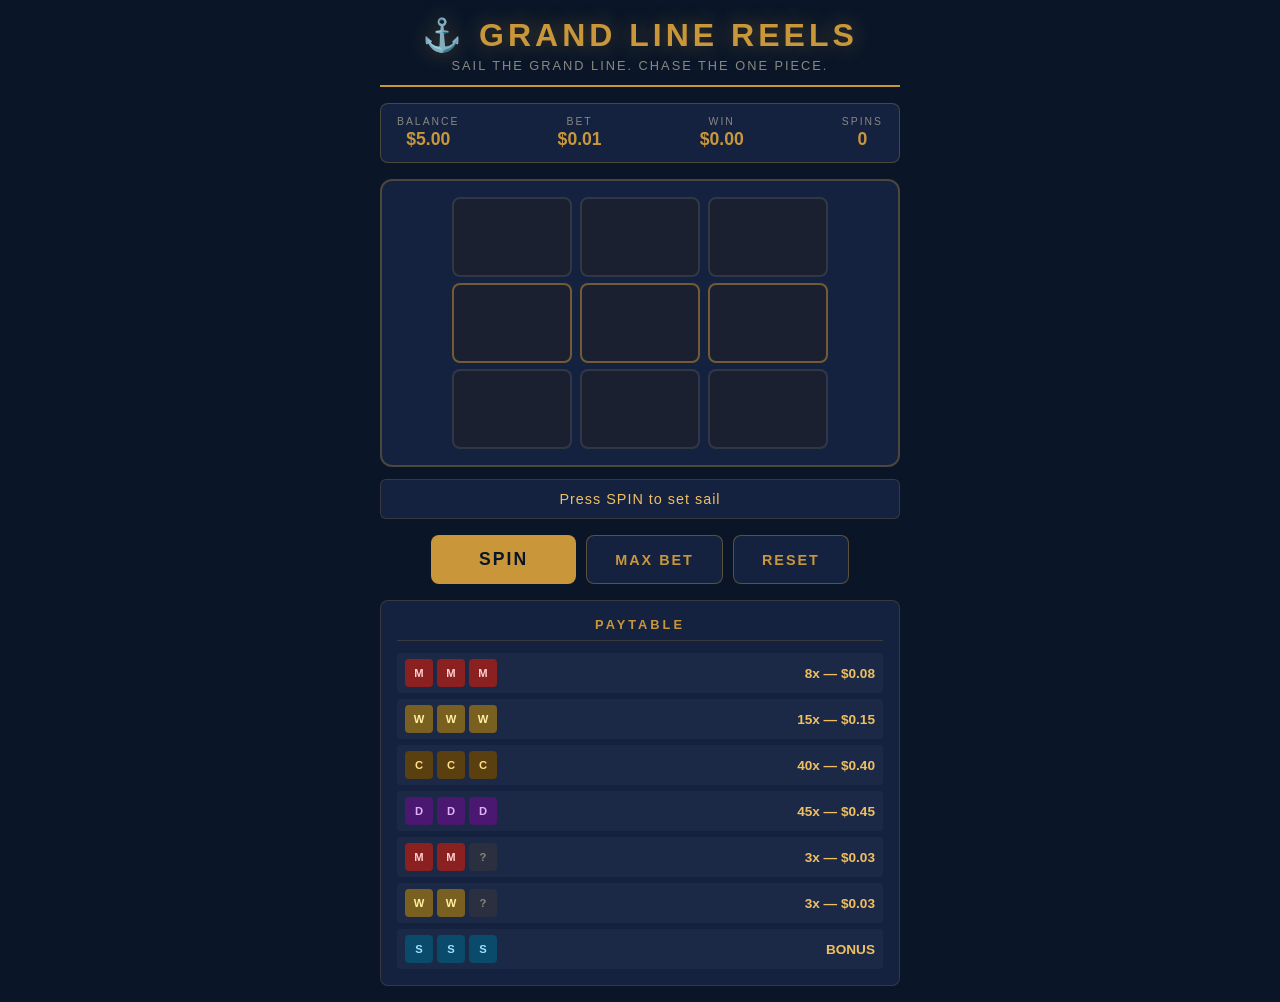
==== prototype/index.html @ eeed3268 "add playable prototype" ====
<!DOCTYPE html>
<html lang="en">
<head>
  <meta charset="UTF-8">
  <meta name="viewport" content="width=device-width, initial-scale=1.0">
  <title>Grand Line Reels</title>
  <link rel="stylesheet" href="style.css">
</head>
<body>
  <div id="app">

    <header>
      <h1>⚓ GRAND LINE REELS</h1>
      <p class="tagline">Sail the Grand Line. Chase the One Piece.</p>
    </header>

    <div id="stats-bar">
      <div class="stat"><span class="stat-label">BALANCE</span><span class="stat-value" id="balance">$5.00</span></div>
      <div class="stat"><span class="stat-label">BET</span><span class="stat-value" id="bet">$0.01</span></div>
      <div class="stat"><span class="stat-label">WIN</span><span class="stat-value" id="win-display">$0.00</span></div>
      <div class="stat"><span class="stat-label">SPINS</span><span class="stat-value" id="spin-count">0</span></div>
    </div>

    <div id="game-area">
      <div id="reel-container">
        <div class="reel-wrapper">
          <div class="reel" id="reel-0">
            <div class="symbol-tile" id="r0-top"></div>
            <div class="symbol-tile payline" id="r0-mid"></div>
            <div class="symbol-tile" id="r0-bot"></div>
          </div>
        </div>
        <div class="reel-wrapper">
          <div class="reel" id="reel-1">
            <div class="symbol-tile" id="r1-top"></div>
            <div class="symbol-tile payline" id="r1-mid"></div>
            <div class="symbol-tile" id="r1-bot"></div>
          </div>
        </div>
        <div class="reel-wrapper">
          <div class="reel" id="reel-2">
            <div class="symbol-tile" id="r2-top"></div>
            <div class="symbol-tile payline" id="r2-mid"></div>
            <div class="symbol-tile" id="r2-bot"></div>
          </div>
        </div>
        <div id="payline-bar-top"></div>
        <div id="payline-bar-bot"></div>
      </div>

      <div id="message-box">
        <span id="message">Press SPIN to set sail</span>
      </div>
    </div>

    <div id="controls">
      <button id="spin-btn" onclick="spin()">SPIN</button>
      <button id="max-btn" onclick="maxBet()">MAX BET</button>
      <button id="reset-btn" onclick="resetGame()">RESET</button>
    </div>

    <div id="paytable">
      <h3>PAYTABLE</h3>
      <div class="pay-grid">
        <div class="pay-row"><span class="pay-combo"><span class="sym-icon meat">M</span><span class="sym-icon meat">M</span><span class="sym-icon meat">M</span></span><span class="pay-val">8x — $0.08</span></div>
        <div class="pay-row"><span class="pay-combo"><span class="sym-icon wanted">W</span><span class="sym-icon wanted">W</span><span class="sym-icon wanted">W</span></span><span class="pay-val">15x — $0.15</span></div>
        <div class="pay-row"><span class="pay-combo"><span class="sym-icon chest">C</span><span class="sym-icon chest">C</span><span class="sym-icon chest">C</span></span><span class="pay-val">40x — $0.40</span></div>
        <div class="pay-row"><span class="pay-combo"><span class="sym-icon devil">D</span><span class="sym-icon devil">D</span><span class="sym-icon devil">D</span></span><span class="pay-val">45x — $0.45</span></div>
        <div class="pay-row"><span class="pay-combo"><span class="sym-icon meat">M</span><span class="sym-icon meat">M</span><span class="sym-icon any">?</span></span><span class="pay-val">3x — $0.03</span></div>
        <div class="pay-row"><span class="pay-combo"><span class="sym-icon wanted">W</span><span class="sym-icon wanted">W</span><span class="sym-icon any">?</span></span><span class="pay-val">3x — $0.03</span></div>
        <div class="pay-row"><span class="pay-combo"><span class="sym-icon hat">S</span><span class="sym-icon hat">S</span><span class="sym-icon hat">S</span></span><span class="pay-val">BONUS</span></div>
      </div>
    </div>

  </div>

  <div id="bonus-overlay" class="hidden">
    <div id="bonus-modal">
      <h2>⚓ TREASURE HUNT</h2>
      <p id="bonus-instruction">Three Straw Hats! Pick 3 chests to reveal your treasure.</p>
      <div id="chest-grid"></div>
      <div id="bonus-total" class="hidden"></div>
      <button id="bonus-close" class="hidden" onclick="closeBonus()">BACK TO SEA</button>
    </div>
  </div>

  <script src="game.js"></script>
</body>
</html>
---- prototype/style.css ----
*, *::before, *::after { box-sizing: border-box; margin: 0; padding: 0; }

:root {
  --navy: #0A1628;
  --navy-mid: #142240;
  --gold: #C9973A;
  --gold-light: #F0C060;
  --teal: #1A7A6E;
  --white: #F5F5F0;
  --gray: #888880;
  --meat-bg: #8B2020;
  --wanted-bg: #7A6020;
  --chest-bg: #5A4010;
  --devil-bg: #4A1870;
  --hat-bg: #0A4A6A;
  --blank-bg: #1A2030;
}

body {
  background: var(--navy);
  color: var(--white);
  font-family: 'Arial', sans-serif;
  min-height: 100vh;
  display: flex;
  align-items: center;
  justify-content: center;
  padding: 16px;
}

#app {
  width: 100%;
  max-width: 520px;
  display: flex;
  flex-direction: column;
  gap: 16px;
}

header {
  text-align: center;
  border-bottom: 2px solid var(--gold);
  padding-bottom: 12px;
}

header h1 {
  font-size: 2rem;
  color: var(--gold);
  letter-spacing: 4px;
  text-shadow: 0 0 20px rgba(201,151,58,0.4);
}

.tagline {
  font-size: 0.8rem;
  color: var(--gray);
  margin-top: 4px;
  letter-spacing: 2px;
  text-transform: uppercase;
}

#stats-bar {
  display: flex;
  justify-content: space-between;
  background: var(--navy-mid);
  border: 1px solid rgba(201,151,58,0.3);
  border-radius: 8px;
  padding: 12px 16px;
}

.stat { display: flex; flex-direction: column; align-items: center; gap: 2px; }
.stat-label { font-size: 0.65rem; color: var(--gray); letter-spacing: 2px; }
.stat-value { font-size: 1.1rem; font-weight: bold; color: var(--gold); }

#game-area {
  display: flex;
  flex-direction: column;
  align-items: center;
  gap: 12px;
}

#reel-container {
  display: flex;
  gap: 8px;
  background: var(--navy-mid);
  border: 2px solid rgba(201,151,58,0.3);
  border-radius: 12px;
  padding: 16px;
  position: relative;
  width: 100%;
  justify-content: center;
}

.reel-wrapper {
  display: flex;
  flex-direction: column;
  gap: 6px;
}

.reel {
  display: flex;
  flex-direction: column;
  gap: 6px;
}

.symbol-tile {
  width: 120px;
  height: 80px;
  border-radius: 8px;
  display: flex;
  flex-direction: column;
  align-items: center;
  justify-content: center;
  font-size: 1.4rem;
  font-weight: bold;
  border: 2px solid rgba(255,255,255,0.1);
  transition: all 0.15s ease;
  background: var(--blank-bg);
  color: rgba(255,255,255,0.3);
  user-select: none;
}

.symbol-tile.payline {
  border-color: rgba(201,151,58,0.5);
}

.symbol-tile .sym-label {
  font-size: 0.6rem;
  letter-spacing: 1px;
  margin-top: 4px;
  opacity: 0.8;
}

.symbol-tile.meat    { background: var(--meat-bg);   border-color: #CC4040; color: #FFD0D0; }
.symbol-tile.wanted  { background: var(--wanted-bg);  border-color: #BBA030; color: #FFF0A0; }
.symbol-tile.chest   { background: var(--chest-bg);  border-color: #C08020; color: #FFE080; }
.symbol-tile.devil   { background: var(--devil-bg);  border-color: #8030C0; color: #E0B0FF; }
.symbol-tile.hat     { background: var(--hat-bg);    border-color: #2090C0; color: #A0E0FF; }
.symbol-tile.blank   { background: var(--blank-bg);  border-color: rgba(255,255,255,0.05); color: rgba(255,255,255,0.1); }

.symbol-tile.win-flash {
  animation: winFlash 0.6s ease-in-out;
}

.symbol-tile.near-miss {
  opacity: 0.45;
}

@keyframes winFlash {
  0%   { transform: scale(1);    box-shadow: none; }
  40%  { transform: scale(1.08); box-shadow: 0 0 24px var(--gold); }
  100% { transform: scale(1);    box-shadow: none; }
}

@keyframes spin-blur {
  0%   { opacity: 1; }
  50%  { opacity: 0.3; }
  100% { opacity: 1; }
}

.symbol-tile.spinning {
  animation: spin-blur 0.12s linear infinite;
}

#payline-bar-top,
#payline-bar-bot {
  display: none;
}

#message-box {
  background: var(--navy-mid);
  border: 1px solid rgba(201,151,58,0.2);
  border-radius: 6px;
  padding: 10px 20px;
  width: 100%;
  text-align: center;
  min-height: 40px;
  display: flex;
  align-items: center;
  justify-content: center;
}

#message {
  font-size: 0.9rem;
  color: var(--gold-light);
  letter-spacing: 1px;
}

#controls {
  display: flex;
  gap: 10px;
  justify-content: center;
}

button {
  padding: 14px 28px;
  border: none;
  border-radius: 8px;
  font-size: 0.9rem;
  font-weight: bold;
  letter-spacing: 2px;
  cursor: pointer;
  transition: all 0.15s ease;
}

#spin-btn {
  background: var(--gold);
  color: var(--navy);
  padding: 14px 48px;
  font-size: 1.1rem;
}

#spin-btn:hover { background: var(--gold-light); transform: scale(1.02); }
#spin-btn:active { transform: scale(0.98); }
#spin-btn:disabled { background: var(--gray); cursor: not-allowed; transform: none; }

#max-btn, #reset-btn {
  background: var(--navy-mid);
  color: var(--gold);
  border: 1px solid rgba(201,151,58,0.4);
}

#max-btn:hover, #reset-btn:hover {
  background: rgba(201,151,58,0.15);
}

#paytable {
  background: var(--navy-mid);
  border: 1px solid rgba(201,151,58,0.2);
  border-radius: 8px;
  padding: 16px;
}

#paytable h3 {
  text-align: center;
  color: var(--gold);
  letter-spacing: 3px;
  font-size: 0.8rem;
  margin-bottom: 12px;
  border-bottom: 1px solid rgba(201,151,58,0.2);
  padding-bottom: 8px;
}

.pay-grid { display: flex; flex-direction: column; gap: 6px; }

.pay-row {
  display: flex;
  justify-content: space-between;
  align-items: center;
  padding: 6px 8px;
  border-radius: 4px;
  background: rgba(255,255,255,0.03);
}

.pay-combo { display: flex; gap: 4px; }

.sym-icon {
  width: 28px;
  height: 28px;
  border-radius: 4px;
  display: flex;
  align-items: center;
  justify-content: center;
  font-size: 0.7rem;
  font-weight: bold;
}

.sym-icon.meat   { background: var(--meat-bg);   color: #FFD0D0; }
.sym-icon.wanted { background: var(--wanted-bg);  color: #FFF0A0; }
.sym-icon.chest  { background: var(--chest-bg);  color: #FFE080; }
.sym-icon.devil  { background: var(--devil-bg);  color: #E0B0FF; }
.sym-icon.hat    { background: var(--hat-bg);    color: #A0E0FF; }
.sym-icon.any    { background: #2A3040; color: var(--gray); }

.pay-val {
  font-size: 0.85rem;
  color: var(--gold-light);
  font-weight: bold;
}

#bonus-overlay {
  position: fixed;
  inset: 0;
  background: rgba(0,0,0,0.85);
  display: flex;
  align-items: center;
  justify-content: center;
  z-index: 100;
}

#bonus-overlay.hidden { display: none; }

#bonus-modal {
  background: var(--navy-mid);
  border: 2px solid var(--gold);
  border-radius: 16px;
  padding: 32px;
  max-width: 420px;
  width: 90%;
  text-align: center;
  display: flex;
  flex-direction: column;
  gap: 16px;
}

#bonus-modal h2 {
  color: var(--gold);
  font-size: 1.6rem;
  letter-spacing: 3px;
}

#bonus-instruction {
  color: var(--white);
  font-size: 0.9rem;
  opacity: 0.8;
}

#chest-grid {
  display: grid;
  grid-template-columns: repeat(3, 1fr);
  gap: 10px;
  margin: 8px 0;
}

.chest-btn {
  aspect-ratio: 1;
  background: var(--chest-bg);
  border: 2px solid #C08020;
  border-radius: 10px;
  color: #FFE080;
  font-size: 1.8rem;
  cursor: pointer;
  transition: all 0.2s ease;
  display: flex;
  align-items: center;
  justify-content: center;
}

.chest-btn:hover:not(:disabled) {
  background: #7A5A20;
  transform: scale(1.05);
  box-shadow: 0 0 16px rgba(201,151,58,0.5);
}

.chest-btn:disabled { cursor: default; }

.chest-btn.revealed-2 { background: #1A3A1A; border-color: #40A040; color: #80FF80; font-size: 1.2rem; }
.chest-btn.revealed-3 { background: #1A2A3A; border-color: #4080C0; color: #80C0FF; font-size: 1.2rem; }
.chest-btn.revealed-5 { background: #2A1A3A; border-color: #A040C0; color: #E080FF; font-size: 1.2rem; }
.chest-btn.unselected { opacity: 0.4; }

#bonus-total {
  background: rgba(201,151,58,0.1);
  border: 1px solid var(--gold);
  border-radius: 8px;
  padding: 12px;
  color: var(--gold-light);
  font-size: 1.1rem;
  font-weight: bold;
}

#bonus-total.hidden { display: none; }

#bonus-close {
  background: var(--gold);
  color: var(--navy);
  padding: 12px 32px;
  font-size: 1rem;
  letter-spacing: 2px;
  align-self: center;
}

#bonus-close.hidden { display: none; }
#bonus-close:hover { background: var(--gold-light); }

@media (max-width: 400px) {
  .symbol-tile { width: 90px; height: 65px; font-size: 1.1rem; }
  header h1 { font-size: 1.5rem; }
}
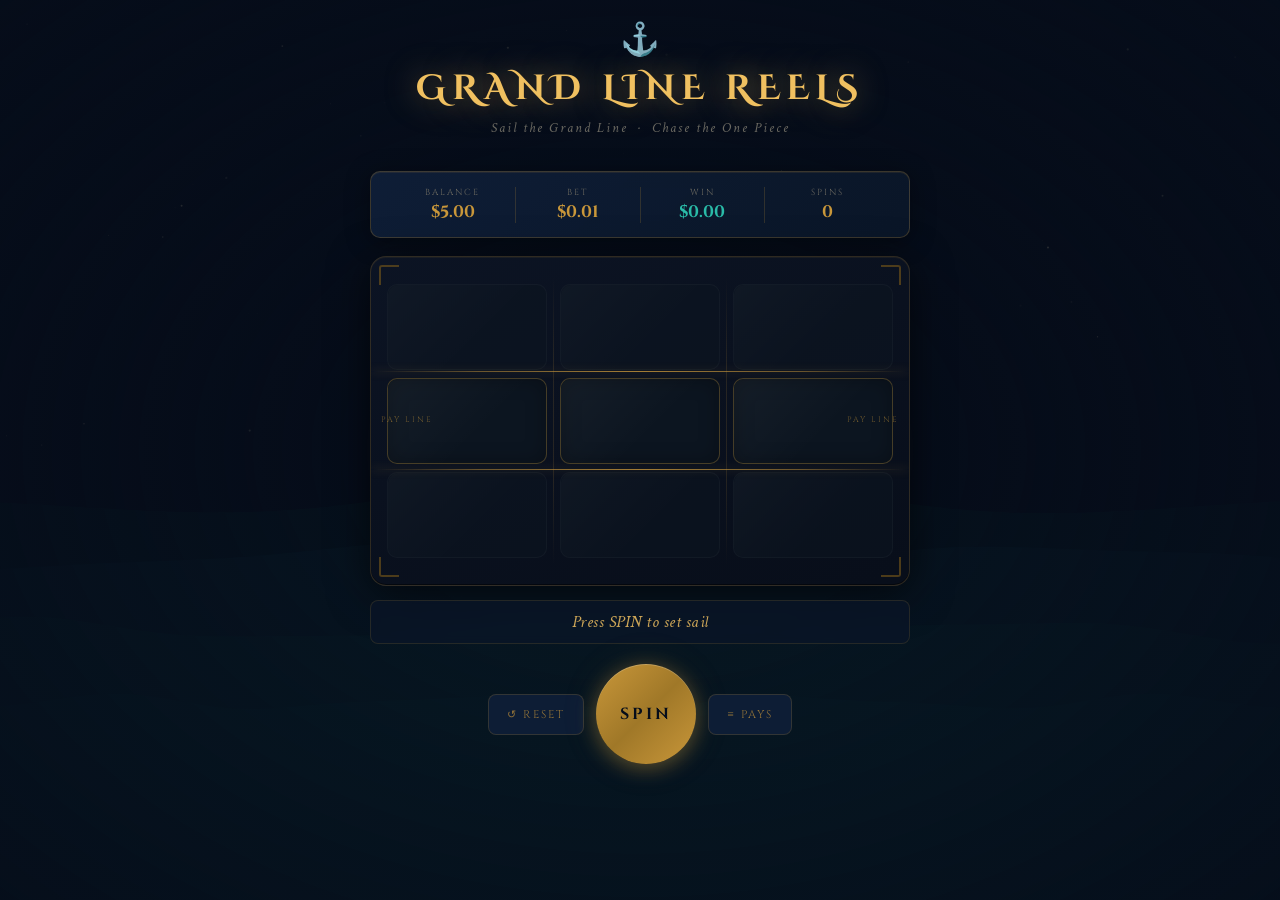
==== commit e116b65b: "polished prototype: ocean canvas, staggered reels, particles, bonus" ====
--- a/prototype/index.html
+++ b/prototype/index.html
@@ -1,89 +1,103 @@
 <!DOCTYPE html>
 <html lang="en">
 <head>
-  <meta charset="UTF-8">
-  <meta name="viewport" content="width=device-width, initial-scale=1.0">
-  <title>Grand Line Reels</title>
-  <link rel="stylesheet" href="style.css">
+<meta charset="UTF-8">
+<meta name="viewport" content="width=device-width, initial-scale=1.0">
+<title>Grand Line Reels</title>
+<link rel="preconnect" href="https://fonts.googleapis.com">
+<link href="https://fonts.googleapis.com/css2?family=Cinzel:wght@400;700;900&family=Cinzel+Decorative:wght@700&family=Crimson+Text:ital,wght@0,400;0,600;1,400&display=swap" rel="stylesheet">
+<link rel="stylesheet" href="style.css">
 </head>
 <body>
-  <div id="app">
-
-    <header>
-      <h1>⚓ GRAND LINE REELS</h1>
-      <p class="tagline">Sail the Grand Line. Chase the One Piece.</p>
-    </header>
-
-    <div id="stats-bar">
-      <div class="stat"><span class="stat-label">BALANCE</span><span class="stat-value" id="balance">$5.00</span></div>
-      <div class="stat"><span class="stat-label">BET</span><span class="stat-value" id="bet">$0.01</span></div>
-      <div class="stat"><span class="stat-label">WIN</span><span class="stat-value" id="win-display">$0.00</span></div>
-      <div class="stat"><span class="stat-label">SPINS</span><span class="stat-value" id="spin-count">0</span></div>
+<canvas id="ocean-canvas"></canvas>
+<div id="vignette"></div>
+<div id="app">
+  <header>
+    <div id="title-anchor">⚓</div>
+    <h1>GRAND LINE REELS</h1>
+    <p class="tagline">Sail the Grand Line &nbsp;·&nbsp; Chase the One Piece</p>
+  </header>
+  <div id="stats-bar">
+    <div class="stat"><span class="stat-label">BALANCE</span><span class="stat-value" id="balance">$5.00</span></div>
+    <div class="stat-divider"></div>
+    <div class="stat"><span class="stat-label">BET</span><span class="stat-value" id="bet">$0.01</span></div>
+    <div class="stat-divider"></div>
+    <div class="stat"><span class="stat-label">WIN</span><span class="stat-value win-stat" id="win-display">$0.00</span></div>
+    <div class="stat-divider"></div>
+    <div class="stat"><span class="stat-label">SPINS</span><span class="stat-value" id="spin-count">0</span></div>
+  </div>
+  <div id="game-area">
+    <div id="reel-frame">
+      <div id="frame-top-left" class="frame-corner"></div>
+      <div id="frame-top-right" class="frame-corner"></div>
+      <div id="frame-bot-left" class="frame-corner"></div>
+      <div id="frame-bot-right" class="frame-corner"></div>
+      <div id="reels-wrapper">
+        <div class="reel-col" id="col-0">
+          <div class="symbol-tile off-line" id="r0-top"></div>
+          <div class="symbol-tile on-line" id="r0-mid"></div>
+          <div class="symbol-tile off-line" id="r0-bot"></div>
+        </div>
+        <div class="reel-separator"></div>
+        <div class="reel-col" id="col-1">
+          <div class="symbol-tile off-line" id="r1-top"></div>
+          <div class="symbol-tile on-line" id="r1-mid"></div>
+          <div class="symbol-tile off-line" id="r1-bot"></div>
+        </div>
+        <div class="reel-separator"></div>
+        <div class="reel-col" id="col-2">
+          <div class="symbol-tile off-line" id="r2-top"></div>
+          <div class="symbol-tile on-line" id="r2-mid"></div>
+          <div class="symbol-tile off-line" id="r2-bot"></div>
+        </div>
+      </div>
+      <div id="payline-glow-top"></div>
+      <div id="payline-glow-bot"></div>
+      <div id="payline-label-left">PAY LINE</div>
+      <div id="payline-label-right">PAY LINE</div>
     </div>
-
-    <div id="game-area">
-      <div id="reel-container">
-        <div class="reel-wrapper">
-          <div class="reel" id="reel-0">
-            <div class="symbol-tile" id="r0-top"></div>
-            <div class="symbol-tile payline" id="r0-mid"></div>
-            <div class="symbol-tile" id="r0-bot"></div>
-          </div>
-        </div>
-        <div class="reel-wrapper">
-          <div class="reel" id="reel-1">
-            <div class="symbol-tile" id="r1-top"></div>
-            <div class="symbol-tile payline" id="r1-mid"></div>
-            <div class="symbol-tile" id="r1-bot"></div>
-          </div>
-        </div>
-        <div class="reel-wrapper">
-          <div class="reel" id="reel-2">
-            <div class="symbol-tile" id="r2-top"></div>
-            <div class="symbol-tile payline" id="r2-mid"></div>
-            <div class="symbol-tile" id="r2-bot"></div>
-          </div>
-        </div>
-        <div id="payline-bar-top"></div>
-        <div id="payline-bar-bot"></div>
-      </div>
-
-      <div id="message-box">
+    <div id="message-area">
+      <div id="message-inner">
         <span id="message">Press SPIN to set sail</span>
       </div>
     </div>
-
-    <div id="controls">
-      <button id="spin-btn" onclick="spin()">SPIN</button>
-      <button id="max-btn" onclick="maxBet()">MAX BET</button>
-      <button id="reset-btn" onclick="resetGame()">RESET</button>
-    </div>
-
-    <div id="paytable">
+  </div>
+  <div id="controls">
+    <button id="reset-btn" class="ctrl-btn" onclick="resetGame()">↺ RESET</button>
+    <button id="spin-btn" onclick="spin()"><span id="spin-label">SPIN</span><div id="spin-ring"></div></button>
+    <button id="info-btn" class="ctrl-btn" onclick="togglePaytable()">≡ PAYS</button>
+  </div>
+  <div id="paytable" class="hidden">
+    <div id="paytable-inner">
       <h3>PAYTABLE</h3>
       <div class="pay-grid">
-        <div class="pay-row"><span class="pay-combo"><span class="sym-icon meat">M</span><span class="sym-icon meat">M</span><span class="sym-icon meat">M</span></span><span class="pay-val">8x — $0.08</span></div>
-        <div class="pay-row"><span class="pay-combo"><span class="sym-icon wanted">W</span><span class="sym-icon wanted">W</span><span class="sym-icon wanted">W</span></span><span class="pay-val">15x — $0.15</span></div>
-        <div class="pay-row"><span class="pay-combo"><span class="sym-icon chest">C</span><span class="sym-icon chest">C</span><span class="sym-icon chest">C</span></span><span class="pay-val">40x — $0.40</span></div>
-        <div class="pay-row"><span class="pay-combo"><span class="sym-icon devil">D</span><span class="sym-icon devil">D</span><span class="sym-icon devil">D</span></span><span class="pay-val">45x — $0.45</span></div>
-        <div class="pay-row"><span class="pay-combo"><span class="sym-icon meat">M</span><span class="sym-icon meat">M</span><span class="sym-icon any">?</span></span><span class="pay-val">3x — $0.03</span></div>
-        <div class="pay-row"><span class="pay-combo"><span class="sym-icon wanted">W</span><span class="sym-icon wanted">W</span><span class="sym-icon any">?</span></span><span class="pay-val">3x — $0.03</span></div>
-        <div class="pay-row"><span class="pay-combo"><span class="sym-icon hat">S</span><span class="sym-icon hat">S</span><span class="sym-icon hat">S</span></span><span class="pay-val">BONUS</span></div>
+        <div class="pay-row"><div class="pay-combo"><span class="pi meat">🍖</span><span class="pi meat">🍖</span><span class="pi meat">🍖</span></div><div class="pay-info"><span class="pay-name">Three Meat</span><span class="pay-val">8× · $0.08</span></div></div>
+        <div class="pay-row"><div class="pay-combo"><span class="pi wanted">📜</span><span class="pi wanted">📜</span><span class="pi wanted">📜</span></div><div class="pay-info"><span class="pay-name">Three Wanted</span><span class="pay-val">15× · $0.15</span></div></div>
+        <div class="pay-row"><div class="pay-combo"><span class="pi chest">💰</span><span class="pi chest">💰</span><span class="pi chest">💰</span></div><div class="pay-info"><span class="pay-name">Three Chests</span><span class="pay-val">40× · $0.40</span></div></div>
+        <div class="pay-row"><div class="pay-combo"><span class="pi devil">🍇</span><span class="pi devil">��</span><span class="pi devil">🍇</span></div><div class="pay-info"><span class="pay-name">Devil Fruit</span><span class="pay-val">45× · $0.45</span></div></div>
+        <div class="pay-row"><div class="pay-combo"><span class="pi meat">🍖</span><span class="pi meat">🍖</span><span class="pi any">?</span></div><div class="pay-info"><span class="pay-name">Two Meat</span><span class="pay-val">3× · $0.03</span></div></div>
+        <div class="pay-row"><div class="pay-combo"><span class="pi wanted">��</span><span class="pi wanted">📜</span><span class="pi any">?</span></div><div class="pay-info"><span class="pay-name">Two Wanted</span><span class="pay-val">3× · $0.03</span></div></div>
+        <div class="pay-row bonus-row"><div class="pay-combo"><span class="pi hat">🎩</span><span class="pi hat">🎩</span><span class="pi hat">🎩</span></div><div class="pay-info"><span class="pay-name">Straw Hat ×3</span><span class="pay-val bonus-text">TREASURE HUNT</span></div></div>
       </div>
-    </div>
-
-  </div>
-
-  <div id="bonus-overlay" class="hidden">
-    <div id="bonus-modal">
-      <h2>⚓ TREASURE HUNT</h2>
-      <p id="bonus-instruction">Three Straw Hats! Pick 3 chests to reveal your treasure.</p>
-      <div id="chest-grid"></div>
-      <div id="bonus-total" class="hidden"></div>
-      <button id="bonus-close" class="hidden" onclick="closeBonus()">BACK TO SEA</button>
+      <div class="pay-footer">RTP 90.14% · Hit freq 13.35% · $0.01/spin</div>
     </div>
   </div>
-
-  <script src="game.js"></script>
+</div>
+<div id="particle-container"></div>
+<div id="bonus-overlay" class="hidden">
+  <div id="bonus-storm"></div>
+  <div id="bonus-modal">
+    <div id="bonus-header">
+      <div id="bonus-anchor">⚓</div>
+      <h2>TREASURE HUNT</h2>
+      <p id="bonus-sub">Three Straw Hats found the vault</p>
+    </div>
+    <p id="bonus-instruction">Pick 3 chests. Your crew is counting on you.</p>
+    <div id="chest-grid"></div>
+    <div id="bonus-result" class="hidden"><div id="bonus-total-display"></div></div>
+    <button id="bonus-close" class="hidden" onclick="closeBonus()">⚓ BACK TO SEA</button>
+  </div>
+</div>
+<script src="game.js"></script>
 </body>
-</html>+</html>
--- a/prototype/style.css
+++ b/prototype/style.css
@@ -1,376 +1,135 @@
-*, *::before, *::after { box-sizing: border-box; margin: 0; padding: 0; }
-
-:root {
-  --navy: #0A1628;
-  --navy-mid: #142240;
-  --gold: #C9973A;
-  --gold-light: #F0C060;
-  --teal: #1A7A6E;
-  --white: #F5F5F0;
-  --gray: #888880;
-  --meat-bg: #8B2020;
-  --wanted-bg: #7A6020;
-  --chest-bg: #5A4010;
-  --devil-bg: #4A1870;
-  --hat-bg: #0A4A6A;
-  --blank-bg: #1A2030;
-}
-
-body {
-  background: var(--navy);
-  color: var(--white);
-  font-family: 'Arial', sans-serif;
-  min-height: 100vh;
-  display: flex;
-  align-items: center;
-  justify-content: center;
-  padding: 16px;
-}
-
-#app {
-  width: 100%;
-  max-width: 520px;
-  display: flex;
-  flex-direction: column;
-  gap: 16px;
-}
-
-header {
-  text-align: center;
-  border-bottom: 2px solid var(--gold);
-  padding-bottom: 12px;
-}
-
-header h1 {
-  font-size: 2rem;
-  color: var(--gold);
-  letter-spacing: 4px;
-  text-shadow: 0 0 20px rgba(201,151,58,0.4);
-}
-
-.tagline {
-  font-size: 0.8rem;
-  color: var(--gray);
-  margin-top: 4px;
-  letter-spacing: 2px;
-  text-transform: uppercase;
-}
-
-#stats-bar {
-  display: flex;
-  justify-content: space-between;
-  background: var(--navy-mid);
-  border: 1px solid rgba(201,151,58,0.3);
-  border-radius: 8px;
-  padding: 12px 16px;
-}
-
-.stat { display: flex; flex-direction: column; align-items: center; gap: 2px; }
-.stat-label { font-size: 0.65rem; color: var(--gray); letter-spacing: 2px; }
-.stat-value { font-size: 1.1rem; font-weight: bold; color: var(--gold); }
-
-#game-area {
-  display: flex;
-  flex-direction: column;
-  align-items: center;
-  gap: 12px;
-}
-
-#reel-container {
-  display: flex;
-  gap: 8px;
-  background: var(--navy-mid);
-  border: 2px solid rgba(201,151,58,0.3);
-  border-radius: 12px;
-  padding: 16px;
-  position: relative;
-  width: 100%;
-  justify-content: center;
-}
-
-.reel-wrapper {
-  display: flex;
-  flex-direction: column;
-  gap: 6px;
-}
-
-.reel {
-  display: flex;
-  flex-direction: column;
-  gap: 6px;
-}
-
-.symbol-tile {
-  width: 120px;
-  height: 80px;
-  border-radius: 8px;
-  display: flex;
-  flex-direction: column;
-  align-items: center;
-  justify-content: center;
-  font-size: 1.4rem;
-  font-weight: bold;
-  border: 2px solid rgba(255,255,255,0.1);
-  transition: all 0.15s ease;
-  background: var(--blank-bg);
-  color: rgba(255,255,255,0.3);
-  user-select: none;
-}
-
-.symbol-tile.payline {
-  border-color: rgba(201,151,58,0.5);
-}
-
-.symbol-tile .sym-label {
-  font-size: 0.6rem;
-  letter-spacing: 1px;
-  margin-top: 4px;
-  opacity: 0.8;
-}
-
-.symbol-tile.meat    { background: var(--meat-bg);   border-color: #CC4040; color: #FFD0D0; }
-.symbol-tile.wanted  { background: var(--wanted-bg);  border-color: #BBA030; color: #FFF0A0; }
-.symbol-tile.chest   { background: var(--chest-bg);  border-color: #C08020; color: #FFE080; }
-.symbol-tile.devil   { background: var(--devil-bg);  border-color: #8030C0; color: #E0B0FF; }
-.symbol-tile.hat     { background: var(--hat-bg);    border-color: #2090C0; color: #A0E0FF; }
-.symbol-tile.blank   { background: var(--blank-bg);  border-color: rgba(255,255,255,0.05); color: rgba(255,255,255,0.1); }
-
-.symbol-tile.win-flash {
-  animation: winFlash 0.6s ease-in-out;
-}
-
-.symbol-tile.near-miss {
-  opacity: 0.45;
-}
-
-@keyframes winFlash {
-  0%   { transform: scale(1);    box-shadow: none; }
-  40%  { transform: scale(1.08); box-shadow: 0 0 24px var(--gold); }
-  100% { transform: scale(1);    box-shadow: none; }
-}
-
-@keyframes spin-blur {
-  0%   { opacity: 1; }
-  50%  { opacity: 0.3; }
-  100% { opacity: 1; }
-}
-
-.symbol-tile.spinning {
-  animation: spin-blur 0.12s linear infinite;
-}
-
-#payline-bar-top,
-#payline-bar-bot {
-  display: none;
-}
-
-#message-box {
-  background: var(--navy-mid);
-  border: 1px solid rgba(201,151,58,0.2);
-  border-radius: 6px;
-  padding: 10px 20px;
-  width: 100%;
-  text-align: center;
-  min-height: 40px;
-  display: flex;
-  align-items: center;
-  justify-content: center;
-}
-
-#message {
-  font-size: 0.9rem;
-  color: var(--gold-light);
-  letter-spacing: 1px;
-}
-
-#controls {
-  display: flex;
-  gap: 10px;
-  justify-content: center;
-}
-
-button {
-  padding: 14px 28px;
-  border: none;
-  border-radius: 8px;
-  font-size: 0.9rem;
-  font-weight: bold;
-  letter-spacing: 2px;
-  cursor: pointer;
-  transition: all 0.15s ease;
-}
-
-#spin-btn {
-  background: var(--gold);
-  color: var(--navy);
-  padding: 14px 48px;
-  font-size: 1.1rem;
-}
-
-#spin-btn:hover { background: var(--gold-light); transform: scale(1.02); }
-#spin-btn:active { transform: scale(0.98); }
-#spin-btn:disabled { background: var(--gray); cursor: not-allowed; transform: none; }
-
-#max-btn, #reset-btn {
-  background: var(--navy-mid);
-  color: var(--gold);
-  border: 1px solid rgba(201,151,58,0.4);
-}
-
-#max-btn:hover, #reset-btn:hover {
-  background: rgba(201,151,58,0.15);
-}
-
-#paytable {
-  background: var(--navy-mid);
-  border: 1px solid rgba(201,151,58,0.2);
-  border-radius: 8px;
-  padding: 16px;
-}
-
-#paytable h3 {
-  text-align: center;
-  color: var(--gold);
-  letter-spacing: 3px;
-  font-size: 0.8rem;
-  margin-bottom: 12px;
-  border-bottom: 1px solid rgba(201,151,58,0.2);
-  padding-bottom: 8px;
-}
-
-.pay-grid { display: flex; flex-direction: column; gap: 6px; }
-
-.pay-row {
-  display: flex;
-  justify-content: space-between;
-  align-items: center;
-  padding: 6px 8px;
-  border-radius: 4px;
-  background: rgba(255,255,255,0.03);
-}
-
-.pay-combo { display: flex; gap: 4px; }
-
-.sym-icon {
-  width: 28px;
-  height: 28px;
-  border-radius: 4px;
-  display: flex;
-  align-items: center;
-  justify-content: center;
-  font-size: 0.7rem;
-  font-weight: bold;
-}
-
-.sym-icon.meat   { background: var(--meat-bg);   color: #FFD0D0; }
-.sym-icon.wanted { background: var(--wanted-bg);  color: #FFF0A0; }
-.sym-icon.chest  { background: var(--chest-bg);  color: #FFE080; }
-.sym-icon.devil  { background: var(--devil-bg);  color: #E0B0FF; }
-.sym-icon.hat    { background: var(--hat-bg);    color: #A0E0FF; }
-.sym-icon.any    { background: #2A3040; color: var(--gray); }
-
-.pay-val {
-  font-size: 0.85rem;
-  color: var(--gold-light);
-  font-weight: bold;
-}
-
-#bonus-overlay {
-  position: fixed;
-  inset: 0;
-  background: rgba(0,0,0,0.85);
-  display: flex;
-  align-items: center;
-  justify-content: center;
-  z-index: 100;
-}
-
-#bonus-overlay.hidden { display: none; }
-
-#bonus-modal {
-  background: var(--navy-mid);
-  border: 2px solid var(--gold);
-  border-radius: 16px;
-  padding: 32px;
-  max-width: 420px;
-  width: 90%;
-  text-align: center;
-  display: flex;
-  flex-direction: column;
-  gap: 16px;
-}
-
-#bonus-modal h2 {
-  color: var(--gold);
-  font-size: 1.6rem;
-  letter-spacing: 3px;
-}
-
-#bonus-instruction {
-  color: var(--white);
-  font-size: 0.9rem;
-  opacity: 0.8;
-}
-
-#chest-grid {
-  display: grid;
-  grid-template-columns: repeat(3, 1fr);
-  gap: 10px;
-  margin: 8px 0;
-}
-
-.chest-btn {
-  aspect-ratio: 1;
-  background: var(--chest-bg);
-  border: 2px solid #C08020;
-  border-radius: 10px;
-  color: #FFE080;
-  font-size: 1.8rem;
-  cursor: pointer;
-  transition: all 0.2s ease;
-  display: flex;
-  align-items: center;
-  justify-content: center;
-}
-
-.chest-btn:hover:not(:disabled) {
-  background: #7A5A20;
-  transform: scale(1.05);
-  box-shadow: 0 0 16px rgba(201,151,58,0.5);
-}
-
-.chest-btn:disabled { cursor: default; }
-
-.chest-btn.revealed-2 { background: #1A3A1A; border-color: #40A040; color: #80FF80; font-size: 1.2rem; }
-.chest-btn.revealed-3 { background: #1A2A3A; border-color: #4080C0; color: #80C0FF; font-size: 1.2rem; }
-.chest-btn.revealed-5 { background: #2A1A3A; border-color: #A040C0; color: #E080FF; font-size: 1.2rem; }
-.chest-btn.unselected { opacity: 0.4; }
-
-#bonus-total {
-  background: rgba(201,151,58,0.1);
-  border: 1px solid var(--gold);
-  border-radius: 8px;
-  padding: 12px;
-  color: var(--gold-light);
-  font-size: 1.1rem;
-  font-weight: bold;
-}
-
-#bonus-total.hidden { display: none; }
-
-#bonus-close {
-  background: var(--gold);
-  color: var(--navy);
-  padding: 12px 32px;
-  font-size: 1rem;
-  letter-spacing: 2px;
-  align-self: center;
-}
-
-#bonus-close.hidden { display: none; }
-#bonus-close:hover { background: var(--gold-light); }
-
-@media (max-width: 400px) {
-  .symbol-tile { width: 90px; height: 65px; font-size: 1.1rem; }
-  header h1 { font-size: 1.5rem; }
-}+*,*::before,*::after{box-sizing:border-box;margin:0;padding:0}
+:root{--navy-deep:#060D1A;--navy:#0A1628;--navy-mid:#0F1F38;--navy-light:#162840;--gold:#C9973A;--gold-bright:#F0C060;--gold-dim:#7A5A1A;--teal:#1A7A6E;--teal-bright:#2ABBA8;--white:#F0EDE8;--gray:#6A6860;--meat-bg:#7A1818;--wanted-bg:#6A5010;--chest-bg:#4A3008;--devil-bg:#3A1260;--hat-bg:#083A58;--blank-bg:#0C1520;--meat-border:#CC3030;--wanted-border:#C09030;--chest-border:#C07820;--devil-border:#8020C0;--hat-border:#20A0D0}
+html,body{height:100%;overflow-x:hidden}
+body{background:var(--navy-deep);color:var(--white);font-family:'Crimson Text',Georgia,serif;min-height:100vh;display:flex;align-items:flex-start;justify-content:center;padding:20px 16px 40px;position:relative}
+#ocean-canvas{position:fixed;inset:0;width:100%;height:100%;z-index:0;opacity:0.6}
+#vignette{position:fixed;inset:0;background:radial-gradient(ellipse at center,transparent 30%,rgba(6,13,26,0.85) 100%);z-index:1;pointer-events:none}
+#app{position:relative;z-index:10;width:100%;max-width:540px;display:flex;flex-direction:column;gap:18px}
+header{text-align:center;padding-bottom:16px}
+#title-anchor{font-size:2rem;color:var(--gold);margin-bottom:4px;animation:anchorFloat 4s ease-in-out infinite;display:inline-block}
+@keyframes anchorFloat{0%,100%{transform:translateY(0)}50%{transform:translateY(-6px)}}
+h1{font-family:'Cinzel Decorative',serif;font-size:clamp(1.4rem,5vw,2.2rem);color:var(--gold-bright);letter-spacing:6px;text-shadow:0 0 30px rgba(240,192,96,0.5),0 0 60px rgba(240,192,96,0.2);margin-bottom:6px}
+.tagline{font-family:'Crimson Text',serif;font-style:italic;font-size:0.9rem;color:var(--gray);letter-spacing:2px}
+#stats-bar{display:flex;align-items:center;justify-content:space-between;background:linear-gradient(135deg,rgba(15,31,56,0.95),rgba(10,22,40,0.98));border:1px solid rgba(201,151,58,0.25);border-radius:10px;padding:14px 20px;backdrop-filter:blur(8px);box-shadow:0 4px 24px rgba(0,0,0,0.4),inset 0 1px 0 rgba(201,151,58,0.1)}
+.stat{display:flex;flex-direction:column;align-items:center;gap:3px;flex:1}
+.stat-divider{width:1px;height:36px;background:rgba(201,151,58,0.2)}
+.stat-label{font-family:'Cinzel',serif;font-size:0.55rem;color:var(--gray);letter-spacing:2px}
+.stat-value{font-family:'Cinzel',serif;font-size:1.05rem;font-weight:700;color:var(--gold);transition:color 0.3s ease}
+.win-stat{color:var(--teal-bright)}
+.win-stat.has-win{color:var(--gold-bright);text-shadow:0 0 12px rgba(240,192,96,0.6);animation:winPulse 0.5s ease}
+@keyframes winPulse{0%{transform:scale(1)}50%{transform:scale(1.15)}100%{transform:scale(1)}}
+#game-area{display:flex;flex-direction:column;align-items:center;gap:12px}
+#reel-frame{width:100%;position:relative;background:linear-gradient(160deg,rgba(12,20,36,0.98),rgba(8,14,26,0.99));border:1px solid rgba(201,151,58,0.2);border-radius:16px;padding:20px 16px;box-shadow:0 8px 40px rgba(0,0,0,0.6),inset 0 1px 0 rgba(201,151,58,0.08),inset 0 -1px 0 rgba(0,0,0,0.5);overflow:hidden}
+.frame-corner{position:absolute;width:20px;height:20px;border-color:var(--gold-dim);border-style:solid;opacity:0.6}
+#frame-top-left{top:8px;left:8px;border-width:2px 0 0 2px;border-radius:3px 0 0 0}
+#frame-top-right{top:8px;right:8px;border-width:2px 2px 0 0;border-radius:0 3px 0 0}
+#frame-bot-left{bottom:8px;left:8px;border-width:0 0 2px 2px;border-radius:0 0 0 3px}
+#frame-bot-right{bottom:8px;right:8px;border-width:0 2px 2px 0;border-radius:0 0 3px 0}
+#payline-glow-top,#payline-glow-bot{position:absolute;left:0;right:0;height:1px;pointer-events:none}
+#payline-glow-top{top:calc(20px + 86px + 8px);background:linear-gradient(90deg,transparent,rgba(201,151,58,0.5) 20%,rgba(201,151,58,0.8) 50%,rgba(201,151,58,0.5) 80%,transparent);box-shadow:0 0 8px rgba(201,151,58,0.4)}
+#payline-glow-bot{top:calc(20px + 86px + 8px + 96px + 2px);background:linear-gradient(90deg,transparent,rgba(201,151,58,0.5) 20%,rgba(201,151,58,0.8) 50%,rgba(201,151,58,0.5) 80%,transparent);box-shadow:0 0 8px rgba(201,151,58,0.4)}
+#payline-label-left,#payline-label-right{position:absolute;top:calc(20px + 86px + 8px + 48px);transform:translateY(-50%);font-family:'Cinzel',serif;font-size:0.5rem;letter-spacing:2px;color:rgba(201,151,58,0.5);pointer-events:none}
+#payline-label-left{left:10px}
+#payline-label-right{right:10px}
+#reels-wrapper{display:flex;align-items:center;justify-content:center}
+.reel-col{display:flex;flex-direction:column;gap:8px;overflow:hidden;flex:1}
+.reel-separator{width:1px;height:288px;background:linear-gradient(to bottom,transparent,rgba(201,151,58,0.15) 30%,rgba(201,151,58,0.15) 70%,transparent);margin:0 6px;flex-shrink:0}
+.symbol-tile{height:86px;border-radius:10px;display:flex;flex-direction:column;align-items:center;justify-content:center;gap:4px;border:1px solid rgba(255,255,255,0.06);background:var(--blank-bg);transition:transform 0.1s ease,box-shadow 0.2s ease;position:relative;overflow:hidden;user-select:none}
+.symbol-tile::before{content:'';position:absolute;inset:0;background:linear-gradient(135deg,rgba(255,255,255,0.04) 0%,transparent 60%);border-radius:inherit;pointer-events:none}
+.symbol-tile .sym-emoji{font-size:1.8rem;line-height:1;filter:drop-shadow(0 2px 4px rgba(0,0,0,0.5))}
+.symbol-tile .sym-name{font-family:'Cinzel',serif;font-size:0.5rem;letter-spacing:2px;opacity:0.7}
+.symbol-tile.on-line{border-color:rgba(201,151,58,0.3);box-shadow:inset 0 0 20px rgba(0,0,0,0.3)}
+.symbol-tile.off-line{opacity:0.55}
+.symbol-tile.meat{background:var(--meat-bg);border-color:var(--meat-border);box-shadow:0 0 12px rgba(204,48,48,0.15),inset 0 0 16px rgba(0,0,0,0.3)}
+.symbol-tile.wanted{background:var(--wanted-bg);border-color:var(--wanted-border);box-shadow:0 0 12px rgba(192,144,48,0.15),inset 0 0 16px rgba(0,0,0,0.3)}
+.symbol-tile.chest{background:var(--chest-bg);border-color:var(--chest-border);box-shadow:0 0 12px rgba(192,120,32,0.2),inset 0 0 16px rgba(0,0,0,0.3)}
+.symbol-tile.devil{background:var(--devil-bg);border-color:var(--devil-border);box-shadow:0 0 16px rgba(128,32,192,0.25),inset 0 0 16px rgba(0,0,0,0.3)}
+.symbol-tile.hat{background:var(--hat-bg);border-color:var(--hat-border);box-shadow:0 0 16px rgba(32,160,208,0.25),inset 0 0 16px rgba(0,0,0,0.3)}
+.symbol-tile.blank{background:var(--blank-bg);border-color:rgba(255,255,255,0.04)}
+.symbol-tile.on-line.meat{box-shadow:0 0 20px rgba(204,48,48,0.25),inset 0 0 20px rgba(0,0,0,0.2)}
+.symbol-tile.on-line.wanted{box-shadow:0 0 20px rgba(192,144,48,0.25),inset 0 0 20px rgba(0,0,0,0.2)}
+.symbol-tile.on-line.chest{box-shadow:0 0 20px rgba(192,120,32,0.3),inset 0 0 20px rgba(0,0,0,0.2)}
+.symbol-tile.on-line.devil{box-shadow:0 0 24px rgba(128,32,192,0.35),inset 0 0 20px rgba(0,0,0,0.2)}
+.symbol-tile.on-line.hat{box-shadow:0 0 24px rgba(32,160,208,0.35),inset 0 0 20px rgba(0,0,0,0.2)}
+.symbol-tile.spinning{animation:reelSpin 0.1s steps(1) infinite}
+@keyframes reelSpin{0%{opacity:0.9;transform:translateY(-2px)}50%{opacity:0.5;transform:translateY(2px)}100%{opacity:0.9;transform:translateY(-2px)}}
+.symbol-tile.win-tile{animation:winBounce 0.5s cubic-bezier(0.36,0.07,0.19,0.97) forwards}
+@keyframes winBounce{0%{transform:scale(1)}20%{transform:scale(1.12)}40%{transform:scale(0.96)}60%{transform:scale(1.06)}80%{transform:scale(0.98)}100%{transform:scale(1)}}
+.symbol-tile.win-glow.meat{box-shadow:0 0 30px rgba(255,80,80,0.6),0 0 60px rgba(255,80,80,0.2)}
+.symbol-tile.win-glow.wanted{box-shadow:0 0 30px rgba(255,200,60,0.6),0 0 60px rgba(255,200,60,0.2)}
+.symbol-tile.win-glow.chest{box-shadow:0 0 30px rgba(255,160,40,0.6),0 0 60px rgba(255,160,40,0.2)}
+.symbol-tile.win-glow.devil{box-shadow:0 0 30px rgba(160,60,255,0.6),0 0 60px rgba(160,60,255,0.2)}
+.symbol-tile.win-glow.hat{box-shadow:0 0 40px rgba(60,180,255,0.7),0 0 80px rgba(60,180,255,0.3)}
+.symbol-tile.near-miss-fade{animation:nearMissFade 1.2s ease forwards}
+@keyframes nearMissFade{0%{opacity:0.55}30%{opacity:0.2}100%{opacity:0.55}}
+.symbol-tile.landing{animation:landBounce 0.25s cubic-bezier(0.34,1.56,0.64,1) forwards}
+@keyframes landBounce{0%{transform:translateY(-8px)}100%{transform:translateY(0)}}
+#message-area{width:100%;min-height:48px;display:flex;align-items:center;justify-content:center}
+#message-inner{background:rgba(10,22,40,0.7);border:1px solid rgba(201,151,58,0.15);border-radius:8px;padding:10px 24px;width:100%;text-align:center;backdrop-filter:blur(4px)}
+#message{font-family:'Crimson Text',serif;font-style:italic;font-size:1.05rem;color:rgba(240,192,96,0.85);letter-spacing:0.5px;transition:all 0.3s ease}
+#controls{display:flex;align-items:center;justify-content:center;gap:12px}
+.ctrl-btn{background:rgba(15,31,56,0.9);color:rgba(201,151,58,0.7);border:1px solid rgba(201,151,58,0.2);border-radius:8px;padding:12px 18px;font-family:'Cinzel',serif;font-size:0.7rem;letter-spacing:2px;cursor:pointer;transition:all 0.2s ease;backdrop-filter:blur(4px)}
+.ctrl-btn:hover{color:var(--gold-bright);border-color:rgba(201,151,58,0.5);background:rgba(201,151,58,0.08)}
+#spin-btn{position:relative;background:linear-gradient(135deg,#C9973A,#A07828,#C9973A);color:var(--navy-deep);border:none;border-radius:50%;width:100px;height:100px;font-family:'Cinzel',serif;font-size:1rem;font-weight:700;letter-spacing:3px;cursor:pointer;transition:transform 0.15s ease,box-shadow 0.15s ease;box-shadow:0 4px 20px rgba(201,151,58,0.4),0 0 40px rgba(201,151,58,0.1),inset 0 1px 0 rgba(255,255,255,0.2);animation:spinBtnPulse 3s ease-in-out infinite;overflow:hidden}
+@keyframes spinBtnPulse{0%,100%{box-shadow:0 4px 20px rgba(201,151,58,0.4),0 0 40px rgba(201,151,58,0.1),inset 0 1px 0 rgba(255,255,255,0.2)}50%{box-shadow:0 4px 28px rgba(201,151,58,0.6),0 0 60px rgba(201,151,58,0.2),inset 0 1px 0 rgba(255,255,255,0.2)}}
+#spin-btn:hover:not(:disabled){transform:scale(1.06);box-shadow:0 6px 30px rgba(201,151,58,0.6),0 0 60px rgba(201,151,58,0.2),inset 0 1px 0 rgba(255,255,255,0.3)}
+#spin-btn:active:not(:disabled){transform:scale(0.96)}
+#spin-btn:disabled{background:linear-gradient(135deg,#3A3028,#2A2018);color:rgba(201,151,58,0.3);cursor:not-allowed;box-shadow:none;animation:none}
+#spin-ring{position:absolute;inset:-3px;border-radius:50%;border:2px solid rgba(201,151,58,0.3);animation:ringRotate 8s linear infinite;pointer-events:none}
+@keyframes ringRotate{from{transform:rotate(0deg)}to{transform:rotate(360deg)}}
+#spin-label{position:relative;z-index:1}
+#paytable{background:linear-gradient(160deg,rgba(12,20,36,0.98),rgba(8,14,26,0.99));border:1px solid rgba(201,151,58,0.2);border-radius:12px;overflow:hidden;transition:all 0.3s ease;backdrop-filter:blur(8px)}
+#paytable.hidden{display:none}
+#paytable-inner{padding:20px}
+#paytable h3{font-family:'Cinzel',serif;text-align:center;color:var(--gold);letter-spacing:4px;font-size:0.75rem;margin-bottom:16px;padding-bottom:10px;border-bottom:1px solid rgba(201,151,58,0.2)}
+.pay-grid{display:flex;flex-direction:column;gap:8px}
+.pay-row{display:flex;align-items:center;justify-content:space-between;padding:8px 12px;border-radius:6px;background:rgba(255,255,255,0.02);border:1px solid rgba(255,255,255,0.04);transition:background 0.2s ease}
+.pay-row:hover{background:rgba(201,151,58,0.05)}
+.bonus-row{border-color:rgba(32,160,208,0.2);background:rgba(8,30,50,0.5)}
+.pay-combo{display:flex;gap:5px;align-items:center}
+.pi{width:30px;height:30px;border-radius:5px;display:flex;align-items:center;justify-content:center;font-size:0.85rem}
+.pi.meat{background:var(--meat-bg)}
+.pi.wanted{background:var(--wanted-bg)}
+.pi.chest{background:var(--chest-bg)}
+.pi.devil{background:var(--devil-bg)}
+.pi.hat{background:var(--hat-bg);box-shadow:0 0 8px rgba(32,160,208,0.3)}
+.pi.any{background:rgba(255,255,255,0.05);color:var(--gray);font-family:'Cinzel',serif;font-size:0.7rem}
+.pay-info{display:flex;flex-direction:column;align-items:flex-end;gap:2px}
+.pay-name{font-family:'Crimson Text',serif;font-size:0.8rem;color:rgba(240,220,190,0.7)}
+.pay-val{font-family:'Cinzel',serif;font-size:0.8rem;font-weight:700;color:var(--gold-bright)}
+.bonus-text{color:var(--teal-bright);text-shadow:0 0 8px rgba(42,187,168,0.5)}
+.pay-footer{text-align:center;margin-top:14px;padding-top:10px;border-top:1px solid rgba(201,151,58,0.1);font-family:'Crimson Text',serif;font-style:italic;font-size:0.8rem;color:var(--gray)}
+#particle-container{position:fixed;inset:0;pointer-events:none;z-index:50;overflow:hidden}
+.particle{position:absolute;border-radius:50%;pointer-events:none;animation:particleFly var(--dur,1s) ease-out forwards}
+@keyframes particleFly{0%{transform:translate(0,0) scale(1);opacity:1}100%{transform:translate(var(--tx,0px),var(--ty,-200px)) scale(0);opacity:0}}
+body.win-flash::after{content:'';position:fixed;inset:0;background:rgba(201,151,58,0.08);pointer-events:none;z-index:200;animation:screenFlash 0.4s ease forwards}
+@keyframes screenFlash{0%{opacity:1}100%{opacity:0}}
+#bonus-overlay{position:fixed;inset:0;display:flex;align-items:center;justify-content:center;z-index:300}
+#bonus-overlay.hidden{display:none}
+#bonus-storm{position:absolute;inset:0;background:radial-gradient(ellipse at center,rgba(10,74,106,0.7) 0%,rgba(6,13,26,0.95) 70%);animation:stormPulse 2s ease-in-out infinite}
+@keyframes stormPulse{0%,100%{opacity:0.9}50%{opacity:1}}
+#bonus-modal{position:relative;background:linear-gradient(160deg,rgba(10,30,55,0.98),rgba(6,14,28,0.99));border:1px solid rgba(201,151,58,0.4);border-radius:20px;padding:32px 28px;max-width:420px;width:92%;display:flex;flex-direction:column;align-items:center;gap:16px;box-shadow:0 0 80px rgba(201,151,58,0.15),0 20px 60px rgba(0,0,0,0.7),inset 0 1px 0 rgba(201,151,58,0.1)}
+#bonus-header{text-align:center}
+#bonus-anchor{font-size:2.5rem;color:var(--gold);animation:anchorFloat 3s ease-in-out infinite;display:inline-block;margin-bottom:8px}
+#bonus-modal h2{font-family:'Cinzel Decorative',serif;font-size:1.6rem;color:var(--gold-bright);letter-spacing:4px;text-shadow:0 0 20px rgba(240,192,96,0.5);margin-bottom:6px}
+#bonus-sub{font-family:'Crimson Text',serif;font-style:italic;color:var(--gray);font-size:0.9rem}
+#bonus-instruction{font-family:'Crimson Text',serif;font-style:italic;font-size:1rem;color:rgba(240,220,190,0.8);text-align:center}
+#chest-grid{display:grid;grid-template-columns:repeat(3,1fr);gap:10px;width:100%}
+.chest-btn{aspect-ratio:1;background:linear-gradient(135deg,var(--chest-bg),#3A2408);border:1px solid var(--chest-border);border-radius:12px;color:#FFE080;font-size:2rem;cursor:pointer;transition:all 0.2s cubic-bezier(0.34,1.56,0.64,1);display:flex;align-items:center;justify-content:center;box-shadow:0 4px 12px rgba(0,0,0,0.4),inset 0 1px 0 rgba(255,255,255,0.05);position:relative;overflow:hidden}
+.chest-btn::before{content:'';position:absolute;inset:0;background:linear-gradient(135deg,rgba(255,255,255,0.06),transparent);border-radius:inherit}
+.chest-btn:hover:not(:disabled){transform:scale(1.08) translateY(-3px);box-shadow:0 8px 24px rgba(201,151,58,0.4),inset 0 1px 0 rgba(255,255,255,0.1);border-color:var(--gold)}
+.chest-btn:active:not(:disabled){transform:scale(0.96)}
+.chest-btn:disabled{cursor:default}
+.chest-btn.revealed-2{background:linear-gradient(135deg,#1A3A1A,#0A2010);border-color:#40A040;color:#80FF80;font-family:'Cinzel',serif;font-size:1.1rem;font-weight:700;box-shadow:0 0 16px rgba(64,160,64,0.3)}
+.chest-btn.revealed-3{background:linear-gradient(135deg,#1A2A3A,#0A1A2A);border-color:#4080C0;color:#80C0FF;font-family:'Cinzel',serif;font-size:1.1rem;font-weight:700;box-shadow:0 0 16px rgba(64,128,192,0.3)}
+.chest-btn.revealed-5{background:linear-gradient(135deg,#2A1A3A,#180A28);border-color:#A040C0;color:#E080FF;font-family:'Cinzel',serif;font-size:1.1rem;font-weight:700;box-shadow:0 0 20px rgba(160,64,192,0.4)}
+.chest-btn.unselected{opacity:0.35;filter:grayscale(0.5)}
+.chest-btn.reveal-anim{animation:chestReveal 0.4s cubic-bezier(0.34,1.56,0.64,1) forwards}
+@keyframes chestReveal{0%{transform:scale(0.8) rotateY(90deg);opacity:0.5}100%{transform:scale(1) rotateY(0);opacity:1}}
+#bonus-result{width:100%}
+#bonus-result.hidden{display:none}
+#bonus-total-display{background:rgba(201,151,58,0.08);border:1px solid rgba(201,151,58,0.3);border-radius:10px;padding:14px;text-align:center;font-family:'Cinzel',serif;font-size:1.1rem;color:var(--gold-bright);text-shadow:0 0 12px rgba(240,192,96,0.4)}
+#bonus-close{background:linear-gradient(135deg,#C9973A,#A07828);color:var(--navy-deep);border:none;border-radius:10px;padding:14px 36px;font-family:'Cinzel',serif;font-size:0.85rem;font-weight:700;letter-spacing:2px;cursor:pointer;transition:all 0.2s ease;box-shadow:0 4px 16px rgba(201,151,58,0.3)}
+#bonus-close:hover{transform:scale(1.03);box-shadow:0 6px 24px rgba(201,151,58,0.5)}
+#bonus-close.hidden{display:none}
+@media(max-width:420px){h1{font-size:1.3rem;letter-spacing:3px}.symbol-tile{height:72px}.symbol-tile .sym-emoji{font-size:1.5rem}#spin-btn{width:84px;height:84px;font-size:0.85rem}}
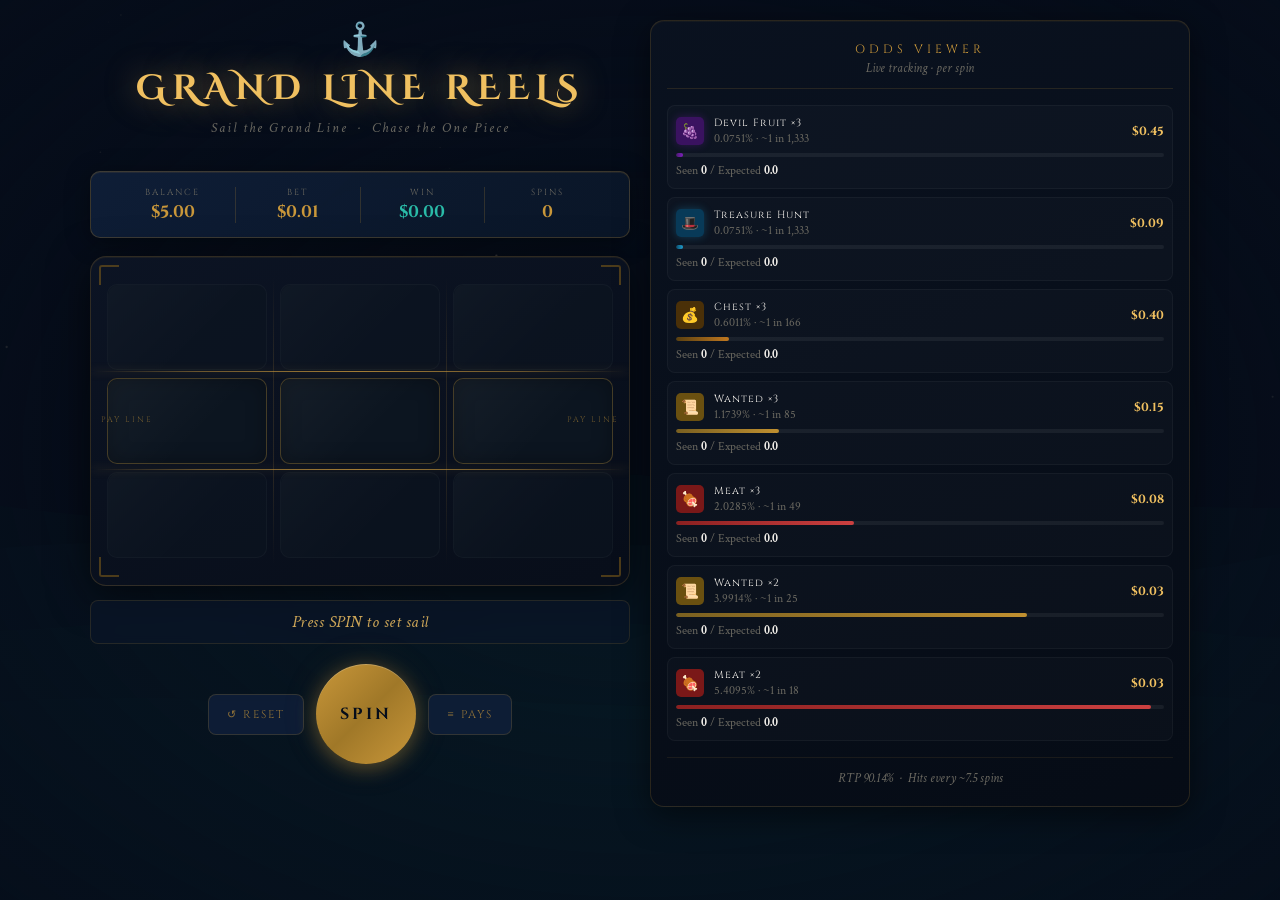
==== commit d6c2d1e5: "add floating deltas and probability odds viewer" ====
--- a/prototype/index.html
+++ b/prototype/index.html
@@ -11,79 +11,93 @@
 <body>
 <canvas id="ocean-canvas"></canvas>
 <div id="vignette"></div>
-<div id="app">
-  <header>
-    <div id="title-anchor">⚓</div>
-    <h1>GRAND LINE REELS</h1>
-    <p class="tagline">Sail the Grand Line &nbsp;·&nbsp; Chase the One Piece</p>
-  </header>
-  <div id="stats-bar">
-    <div class="stat"><span class="stat-label">BALANCE</span><span class="stat-value" id="balance">$5.00</span></div>
-    <div class="stat-divider"></div>
-    <div class="stat"><span class="stat-label">BET</span><span class="stat-value" id="bet">$0.01</span></div>
-    <div class="stat-divider"></div>
-    <div class="stat"><span class="stat-label">WIN</span><span class="stat-value win-stat" id="win-display">$0.00</span></div>
-    <div class="stat-divider"></div>
-    <div class="stat"><span class="stat-label">SPINS</span><span class="stat-value" id="spin-count">0</span></div>
-  </div>
-  <div id="game-area">
-    <div id="reel-frame">
-      <div id="frame-top-left" class="frame-corner"></div>
-      <div id="frame-top-right" class="frame-corner"></div>
-      <div id="frame-bot-left" class="frame-corner"></div>
-      <div id="frame-bot-right" class="frame-corner"></div>
-      <div id="reels-wrapper">
-        <div class="reel-col" id="col-0">
-          <div class="symbol-tile off-line" id="r0-top"></div>
-          <div class="symbol-tile on-line" id="r0-mid"></div>
-          <div class="symbol-tile off-line" id="r0-bot"></div>
+
+<div id="layout">
+
+  <div id="app">
+    <header>
+      <div id="title-anchor">⚓</div>
+      <h1>GRAND LINE REELS</h1>
+      <p class="tagline">Sail the Grand Line &nbsp;·&nbsp; Chase the One Piece</p>
+    </header>
+
+    <div id="stats-bar">
+      <div class="stat"><span class="stat-label">BALANCE</span><span class="stat-value" id="balance">$5.00</span></div>
+      <div class="stat-divider"></div>
+      <div class="stat"><span class="stat-label">BET</span><span class="stat-value">$0.01</span></div>
+      <div class="stat-divider"></div>
+      <div class="stat"><span class="stat-label">WIN</span><span class="stat-value win-stat" id="win-display">$0.00</span></div>
+      <div class="stat-divider"></div>
+      <div class="stat"><span class="stat-label">SPINS</span><span class="stat-value" id="spin-count">0</span></div>
+    </div>
+
+    <div id="game-area">
+      <div id="reel-frame">
+        <div id="frame-top-left" class="frame-corner"></div>
+        <div id="frame-top-right" class="frame-corner"></div>
+        <div id="frame-bot-left" class="frame-corner"></div>
+        <div id="frame-bot-right" class="frame-corner"></div>
+        <div id="reels-wrapper">
+          <div class="reel-col">
+            <div class="symbol-tile off-line" id="r0-top"></div>
+            <div class="symbol-tile on-line"  id="r0-mid"></div>
+            <div class="symbol-tile off-line" id="r0-bot"></div>
+          </div>
+          <div class="reel-separator"></div>
+          <div class="reel-col">
+            <div class="symbol-tile off-line" id="r1-top"></div>
+            <div class="symbol-tile on-line"  id="r1-mid"></div>
+            <div class="symbol-tile off-line" id="r1-bot"></div>
+          </div>
+          <div class="reel-separator"></div>
+          <div class="reel-col">
+            <div class="symbol-tile off-line" id="r2-top"></div>
+            <div class="symbol-tile on-line"  id="r2-mid"></div>
+            <div class="symbol-tile off-line" id="r2-bot"></div>
+          </div>
         </div>
-        <div class="reel-separator"></div>
-        <div class="reel-col" id="col-1">
-          <div class="symbol-tile off-line" id="r1-top"></div>
-          <div class="symbol-tile on-line" id="r1-mid"></div>
-          <div class="symbol-tile off-line" id="r1-bot"></div>
-        </div>
-        <div class="reel-separator"></div>
-        <div class="reel-col" id="col-2">
-          <div class="symbol-tile off-line" id="r2-top"></div>
-          <div class="symbol-tile on-line" id="r2-mid"></div>
-          <div class="symbol-tile off-line" id="r2-bot"></div>
+        <div id="payline-glow-top"></div>
+        <div id="payline-glow-bot"></div>
+        <div id="payline-label-left">PAY LINE</div>
+        <div id="payline-label-right">PAY LINE</div>
+      </div>
+      <div id="message-area">
+        <div id="message-inner">
+          <span id="message">Press SPIN to set sail</span>
         </div>
       </div>
-      <div id="payline-glow-top"></div>
-      <div id="payline-glow-bot"></div>
-      <div id="payline-label-left">PAY LINE</div>
-      <div id="payline-label-right">PAY LINE</div>
     </div>
-    <div id="message-area">
-      <div id="message-inner">
-        <span id="message">Press SPIN to set sail</span>
+
+    <div id="controls">
+      <button id="reset-btn" class="ctrl-btn" onclick="resetGame()">↺ RESET</button>
+      <button id="spin-btn" onclick="spin()"><span id="spin-label">SPIN</span><div id="spin-ring"></div></button>
+      <button id="info-btn" class="ctrl-btn" onclick="togglePaytable()">≡ PAYS</button>
+    </div>
+
+    <div id="paytable" class="hidden">
+      <div id="paytable-inner">
+        <h3>PAYTABLE</h3>
+        <div class="pay-grid">
+          <div class="pay-row"><div class="pay-combo"><span class="pi meat">🍖</span><span class="pi meat">🍖</span><span class="pi meat">🍖</span></div><div class="pay-info"><span class="pay-name">Three Meat</span><span class="pay-val">8× · $0.08</span></div></div>
+          <div class="pay-row"><div class="pay-combo"><span class="pi wanted">📜</span><span class="pi wanted">📜</span><span class="pi wanted">📜</span></div><div class="pay-info"><span class="pay-name">Three Wanted</span><span class="pay-val">15× · $0.15</span></div></div>
+          <div class="pay-row"><div class="pay-combo"><span class="pi chest">💰</span><span class="pi chest">💰</span><span class="pi chest">💰</span></div><div class="pay-info"><span class="pay-name">Three Chests</span><span class="pay-val">40× · $0.40</span></div></div>
+          <div class="pay-row"><div class="pay-combo"><span class="pi devil">🍇</span><span class="pi devil">🍇</span><span class="pi devil">🍇</span></div><div class="pay-info"><span class="pay-name">Devil Fruit</span><span class="pay-val">45× · $0.45</span></div></div>
+          <div class="pay-row"><div class="pay-combo"><span class="pi meat">🍖</span><span class="pi meat">🍖</span><span class="pi any">?</span></div><div class="pay-info"><span class="pay-name">Two Meat</span><span class="pay-val">3× · $0.03</span></div></div>
+          <div class="pay-row"><div class="pay-combo"><span class="pi wanted">📜</span><span class="pi wanted">📜</span><span class="pi any">?</span></div><div class="pay-info"><span class="pay-name">Two Wanted</span><span class="pay-val">3× · $0.03</span></div></div>
+          <div class="pay-row bonus-row"><div class="pay-combo"><span class="pi hat">🎩</span><span class="pi hat">🎩</span><span class="pi hat">🎩</span></div><div class="pay-info"><span class="pay-name">Straw Hat ×3</span><span class="pay-val bonus-text">TREASURE HUNT</span></div></div>
+        </div>
+        <div class="pay-footer">RTP 90.14% · Hit freq 13.35% · $0.01/spin</div>
       </div>
     </div>
   </div>
-  <div id="controls">
-    <button id="reset-btn" class="ctrl-btn" onclick="resetGame()">↺ RESET</button>
-    <button id="spin-btn" onclick="spin()"><span id="spin-label">SPIN</span><div id="spin-ring"></div></button>
-    <button id="info-btn" class="ctrl-btn" onclick="togglePaytable()">≡ PAYS</button>
-  </div>
-  <div id="paytable" class="hidden">
-    <div id="paytable-inner">
-      <h3>PAYTABLE</h3>
-      <div class="pay-grid">
-        <div class="pay-row"><div class="pay-combo"><span class="pi meat">🍖</span><span class="pi meat">🍖</span><span class="pi meat">🍖</span></div><div class="pay-info"><span class="pay-name">Three Meat</span><span class="pay-val">8× · $0.08</span></div></div>
-        <div class="pay-row"><div class="pay-combo"><span class="pi wanted">📜</span><span class="pi wanted">📜</span><span class="pi wanted">📜</span></div><div class="pay-info"><span class="pay-name">Three Wanted</span><span class="pay-val">15× · $0.15</span></div></div>
-        <div class="pay-row"><div class="pay-combo"><span class="pi chest">💰</span><span class="pi chest">💰</span><span class="pi chest">💰</span></div><div class="pay-info"><span class="pay-name">Three Chests</span><span class="pay-val">40× · $0.40</span></div></div>
-        <div class="pay-row"><div class="pay-combo"><span class="pi devil">🍇</span><span class="pi devil">��</span><span class="pi devil">🍇</span></div><div class="pay-info"><span class="pay-name">Devil Fruit</span><span class="pay-val">45× · $0.45</span></div></div>
-        <div class="pay-row"><div class="pay-combo"><span class="pi meat">🍖</span><span class="pi meat">🍖</span><span class="pi any">?</span></div><div class="pay-info"><span class="pay-name">Two Meat</span><span class="pay-val">3× · $0.03</span></div></div>
-        <div class="pay-row"><div class="pay-combo"><span class="pi wanted">��</span><span class="pi wanted">📜</span><span class="pi any">?</span></div><div class="pay-info"><span class="pay-name">Two Wanted</span><span class="pay-val">3× · $0.03</span></div></div>
-        <div class="pay-row bonus-row"><div class="pay-combo"><span class="pi hat">🎩</span><span class="pi hat">🎩</span><span class="pi hat">🎩</span></div><div class="pay-info"><span class="pay-name">Straw Hat ×3</span><span class="pay-val bonus-text">TREASURE HUNT</span></div></div>
-      </div>
-      <div class="pay-footer">RTP 90.14% · Hit freq 13.35% · $0.01/spin</div>
-    </div>
-  </div>
+
+  <!-- PROBABILITY SIDEBAR -->
+  <div id="prob-panel"></div>
+
 </div>
+
 <div id="particle-container"></div>
+
 <div id="bonus-overlay" class="hidden">
   <div id="bonus-storm"></div>
   <div id="bonus-modal">
@@ -98,6 +112,7 @@
     <button id="bonus-close" class="hidden" onclick="closeBonus()">⚓ BACK TO SEA</button>
   </div>
 </div>
+
 <script src="game.js"></script>
 </body>
-</html>
+</html>
--- a/prototype/style.css
+++ b/prototype/style.css
@@ -1,25 +1,50 @@
 *,*::before,*::after{box-sizing:border-box;margin:0;padding:0}
-:root{--navy-deep:#060D1A;--navy:#0A1628;--navy-mid:#0F1F38;--navy-light:#162840;--gold:#C9973A;--gold-bright:#F0C060;--gold-dim:#7A5A1A;--teal:#1A7A6E;--teal-bright:#2ABBA8;--white:#F0EDE8;--gray:#6A6860;--meat-bg:#7A1818;--wanted-bg:#6A5010;--chest-bg:#4A3008;--devil-bg:#3A1260;--hat-bg:#083A58;--blank-bg:#0C1520;--meat-border:#CC3030;--wanted-border:#C09030;--chest-border:#C07820;--devil-border:#8020C0;--hat-border:#20A0D0}
+:root{
+  --navy-deep:#060D1A;--navy:#0A1628;--navy-mid:#0F1F38;
+  --gold:#C9973A;--gold-bright:#F0C060;--gold-dim:#7A5A1A;
+  --teal:#1A7A6E;--teal-bright:#2ABBA8;
+  --white:#F0EDE8;--gray:#6A6860;
+  --meat-bg:#7A1818;--wanted-bg:#6A5010;--chest-bg:#4A3008;
+  --devil-bg:#3A1260;--hat-bg:#083A58;--blank-bg:#0C1520;
+  --meat-border:#CC3030;--wanted-border:#C09030;
+  --chest-border:#C07820;--devil-border:#8020C0;--hat-border:#20A0D0;
+}
 html,body{height:100%;overflow-x:hidden}
-body{background:var(--navy-deep);color:var(--white);font-family:'Crimson Text',Georgia,serif;min-height:100vh;display:flex;align-items:flex-start;justify-content:center;padding:20px 16px 40px;position:relative}
+body{background:var(--navy-deep);color:var(--white);font-family:'Crimson Text',Georgia,serif;min-height:100vh;padding:20px 16px 40px;position:relative}
 #ocean-canvas{position:fixed;inset:0;width:100%;height:100%;z-index:0;opacity:0.6}
 #vignette{position:fixed;inset:0;background:radial-gradient(ellipse at center,transparent 30%,rgba(6,13,26,0.85) 100%);z-index:1;pointer-events:none}
-#app{position:relative;z-index:10;width:100%;max-width:540px;display:flex;flex-direction:column;gap:18px}
+
+/* LAYOUT */
+#layout{position:relative;z-index:10;display:grid;grid-template-columns:1fr;gap:20px;max-width:1100px;margin:0 auto}
+@media(min-width:900px){#layout{grid-template-columns:540px 1fr;align-items:start}}
+#app{display:flex;flex-direction:column;gap:18px}
+
+/* HEADER */
 header{text-align:center;padding-bottom:16px}
 #title-anchor{font-size:2rem;color:var(--gold);margin-bottom:4px;animation:anchorFloat 4s ease-in-out infinite;display:inline-block}
 @keyframes anchorFloat{0%,100%{transform:translateY(0)}50%{transform:translateY(-6px)}}
 h1{font-family:'Cinzel Decorative',serif;font-size:clamp(1.4rem,5vw,2.2rem);color:var(--gold-bright);letter-spacing:6px;text-shadow:0 0 30px rgba(240,192,96,0.5),0 0 60px rgba(240,192,96,0.2);margin-bottom:6px}
 .tagline{font-family:'Crimson Text',serif;font-style:italic;font-size:0.9rem;color:var(--gray);letter-spacing:2px}
-#stats-bar{display:flex;align-items:center;justify-content:space-between;background:linear-gradient(135deg,rgba(15,31,56,0.95),rgba(10,22,40,0.98));border:1px solid rgba(201,151,58,0.25);border-radius:10px;padding:14px 20px;backdrop-filter:blur(8px);box-shadow:0 4px 24px rgba(0,0,0,0.4),inset 0 1px 0 rgba(201,151,58,0.1)}
+
+/* STATS */
+#stats-bar{display:flex;align-items:center;justify-content:space-between;background:linear-gradient(135deg,rgba(15,31,56,0.95),rgba(10,22,40,0.98));border:1px solid rgba(201,151,58,0.25);border-radius:10px;padding:14px 20px;backdrop-filter:blur(8px);box-shadow:0 4px 24px rgba(0,0,0,0.4),inset 0 1px 0 rgba(201,151,58,0.1);position:relative}
 .stat{display:flex;flex-direction:column;align-items:center;gap:3px;flex:1}
 .stat-divider{width:1px;height:36px;background:rgba(201,151,58,0.2)}
 .stat-label{font-family:'Cinzel',serif;font-size:0.55rem;color:var(--gray);letter-spacing:2px}
-.stat-value{font-family:'Cinzel',serif;font-size:1.05rem;font-weight:700;color:var(--gold);transition:color 0.3s ease}
+.stat-value{font-family:'Cinzel',serif;font-size:1.05rem;font-weight:700;color:var(--gold)}
 .win-stat{color:var(--teal-bright)}
 .win-stat.has-win{color:var(--gold-bright);text-shadow:0 0 12px rgba(240,192,96,0.6);animation:winPulse 0.5s ease}
 @keyframes winPulse{0%{transform:scale(1)}50%{transform:scale(1.15)}100%{transform:scale(1)}}
+
+/* FLOATING DELTA */
+.delta-float{position:fixed;z-index:500;font-family:'Cinzel',serif;font-size:1.1rem;font-weight:700;pointer-events:none;transform:translateX(-50%);animation:deltaRise 1.1s cubic-bezier(0.22,1,0.36,1) forwards;text-shadow:0 2px 8px rgba(0,0,0,0.8)}
+.delta-win{color:#6FFF90}
+.delta-loss{color:#FF6060;font-size:0.85rem}
+@keyframes deltaRise{0%{opacity:1;transform:translateX(-50%) translateY(0)}70%{opacity:1;transform:translateX(-50%) translateY(-52px)}100%{opacity:0;transform:translateX(-50%) translateY(-72px)}}
+
+/* REEL FRAME */
 #game-area{display:flex;flex-direction:column;align-items:center;gap:12px}
-#reel-frame{width:100%;position:relative;background:linear-gradient(160deg,rgba(12,20,36,0.98),rgba(8,14,26,0.99));border:1px solid rgba(201,151,58,0.2);border-radius:16px;padding:20px 16px;box-shadow:0 8px 40px rgba(0,0,0,0.6),inset 0 1px 0 rgba(201,151,58,0.08),inset 0 -1px 0 rgba(0,0,0,0.5);overflow:hidden}
+#reel-frame{width:100%;position:relative;background:linear-gradient(160deg,rgba(12,20,36,0.98),rgba(8,14,26,0.99));border:1px solid rgba(201,151,58,0.2);border-radius:16px;padding:20px 16px;box-shadow:0 8px 40px rgba(0,0,0,0.6),inset 0 1px 0 rgba(201,151,58,0.08);overflow:hidden}
 .frame-corner{position:absolute;width:20px;height:20px;border-color:var(--gold-dim);border-style:solid;opacity:0.6}
 #frame-top-left{top:8px;left:8px;border-width:2px 0 0 2px;border-radius:3px 0 0 0}
 #frame-top-right{top:8px;right:8px;border-width:2px 2px 0 0;border-radius:0 3px 0 0}
@@ -29,11 +54,12 @@
 #payline-glow-top{top:calc(20px + 86px + 8px);background:linear-gradient(90deg,transparent,rgba(201,151,58,0.5) 20%,rgba(201,151,58,0.8) 50%,rgba(201,151,58,0.5) 80%,transparent);box-shadow:0 0 8px rgba(201,151,58,0.4)}
 #payline-glow-bot{top:calc(20px + 86px + 8px + 96px + 2px);background:linear-gradient(90deg,transparent,rgba(201,151,58,0.5) 20%,rgba(201,151,58,0.8) 50%,rgba(201,151,58,0.5) 80%,transparent);box-shadow:0 0 8px rgba(201,151,58,0.4)}
 #payline-label-left,#payline-label-right{position:absolute;top:calc(20px + 86px + 8px + 48px);transform:translateY(-50%);font-family:'Cinzel',serif;font-size:0.5rem;letter-spacing:2px;color:rgba(201,151,58,0.5);pointer-events:none}
-#payline-label-left{left:10px}
-#payline-label-right{right:10px}
+#payline-label-left{left:10px}#payline-label-right{right:10px}
 #reels-wrapper{display:flex;align-items:center;justify-content:center}
 .reel-col{display:flex;flex-direction:column;gap:8px;overflow:hidden;flex:1}
 .reel-separator{width:1px;height:288px;background:linear-gradient(to bottom,transparent,rgba(201,151,58,0.15) 30%,rgba(201,151,58,0.15) 70%,transparent);margin:0 6px;flex-shrink:0}
+
+/* TILES */
 .symbol-tile{height:86px;border-radius:10px;display:flex;flex-direction:column;align-items:center;justify-content:center;gap:4px;border:1px solid rgba(255,255,255,0.06);background:var(--blank-bg);transition:transform 0.1s ease,box-shadow 0.2s ease;position:relative;overflow:hidden;user-select:none}
 .symbol-tile::before{content:'';position:absolute;inset:0;background:linear-gradient(135deg,rgba(255,255,255,0.04) 0%,transparent 60%);border-radius:inherit;pointer-events:none}
 .symbol-tile .sym-emoji{font-size:1.8rem;line-height:1;filter:drop-shadow(0 2px 4px rgba(0,0,0,0.5))}
@@ -64,60 +90,92 @@
 @keyframes nearMissFade{0%{opacity:0.55}30%{opacity:0.2}100%{opacity:0.55}}
 .symbol-tile.landing{animation:landBounce 0.25s cubic-bezier(0.34,1.56,0.64,1) forwards}
 @keyframes landBounce{0%{transform:translateY(-8px)}100%{transform:translateY(0)}}
+
+/* MESSAGE */
 #message-area{width:100%;min-height:48px;display:flex;align-items:center;justify-content:center}
 #message-inner{background:rgba(10,22,40,0.7);border:1px solid rgba(201,151,58,0.15);border-radius:8px;padding:10px 24px;width:100%;text-align:center;backdrop-filter:blur(4px)}
-#message{font-family:'Crimson Text',serif;font-style:italic;font-size:1.05rem;color:rgba(240,192,96,0.85);letter-spacing:0.5px;transition:all 0.3s ease}
+#message{font-family:'Crimson Text',serif;font-style:italic;font-size:1.05rem;color:rgba(240,192,96,0.85);letter-spacing:0.5px;transition:opacity 0.2s ease}
+
+/* CONTROLS */
 #controls{display:flex;align-items:center;justify-content:center;gap:12px}
 .ctrl-btn{background:rgba(15,31,56,0.9);color:rgba(201,151,58,0.7);border:1px solid rgba(201,151,58,0.2);border-radius:8px;padding:12px 18px;font-family:'Cinzel',serif;font-size:0.7rem;letter-spacing:2px;cursor:pointer;transition:all 0.2s ease;backdrop-filter:blur(4px)}
 .ctrl-btn:hover{color:var(--gold-bright);border-color:rgba(201,151,58,0.5);background:rgba(201,151,58,0.08)}
 #spin-btn{position:relative;background:linear-gradient(135deg,#C9973A,#A07828,#C9973A);color:var(--navy-deep);border:none;border-radius:50%;width:100px;height:100px;font-family:'Cinzel',serif;font-size:1rem;font-weight:700;letter-spacing:3px;cursor:pointer;transition:transform 0.15s ease,box-shadow 0.15s ease;box-shadow:0 4px 20px rgba(201,151,58,0.4),0 0 40px rgba(201,151,58,0.1),inset 0 1px 0 rgba(255,255,255,0.2);animation:spinBtnPulse 3s ease-in-out infinite;overflow:hidden}
 @keyframes spinBtnPulse{0%,100%{box-shadow:0 4px 20px rgba(201,151,58,0.4),0 0 40px rgba(201,151,58,0.1),inset 0 1px 0 rgba(255,255,255,0.2)}50%{box-shadow:0 4px 28px rgba(201,151,58,0.6),0 0 60px rgba(201,151,58,0.2),inset 0 1px 0 rgba(255,255,255,0.2)}}
-#spin-btn:hover:not(:disabled){transform:scale(1.06);box-shadow:0 6px 30px rgba(201,151,58,0.6),0 0 60px rgba(201,151,58,0.2),inset 0 1px 0 rgba(255,255,255,0.3)}
+#spin-btn:hover:not(:disabled){transform:scale(1.06);box-shadow:0 6px 30px rgba(201,151,58,0.6),0 0 60px rgba(201,151,58,0.2)}
 #spin-btn:active:not(:disabled){transform:scale(0.96)}
 #spin-btn:disabled{background:linear-gradient(135deg,#3A3028,#2A2018);color:rgba(201,151,58,0.3);cursor:not-allowed;box-shadow:none;animation:none}
 #spin-ring{position:absolute;inset:-3px;border-radius:50%;border:2px solid rgba(201,151,58,0.3);animation:ringRotate 8s linear infinite;pointer-events:none}
 @keyframes ringRotate{from{transform:rotate(0deg)}to{transform:rotate(360deg)}}
 #spin-label{position:relative;z-index:1}
-#paytable{background:linear-gradient(160deg,rgba(12,20,36,0.98),rgba(8,14,26,0.99));border:1px solid rgba(201,151,58,0.2);border-radius:12px;overflow:hidden;transition:all 0.3s ease;backdrop-filter:blur(8px)}
+
+/* PAYTABLE */
+#paytable{background:linear-gradient(160deg,rgba(12,20,36,0.98),rgba(8,14,26,0.99));border:1px solid rgba(201,151,58,0.2);border-radius:12px;overflow:hidden;backdrop-filter:blur(8px)}
 #paytable.hidden{display:none}
 #paytable-inner{padding:20px}
 #paytable h3{font-family:'Cinzel',serif;text-align:center;color:var(--gold);letter-spacing:4px;font-size:0.75rem;margin-bottom:16px;padding-bottom:10px;border-bottom:1px solid rgba(201,151,58,0.2)}
 .pay-grid{display:flex;flex-direction:column;gap:8px}
-.pay-row{display:flex;align-items:center;justify-content:space-between;padding:8px 12px;border-radius:6px;background:rgba(255,255,255,0.02);border:1px solid rgba(255,255,255,0.04);transition:background 0.2s ease}
+.pay-row{display:flex;align-items:center;justify-content:space-between;padding:8px 12px;border-radius:6px;background:rgba(255,255,255,0.02);border:1px solid rgba(255,255,255,0.04)}
 .pay-row:hover{background:rgba(201,151,58,0.05)}
 .bonus-row{border-color:rgba(32,160,208,0.2);background:rgba(8,30,50,0.5)}
 .pay-combo{display:flex;gap:5px;align-items:center}
 .pi{width:30px;height:30px;border-radius:5px;display:flex;align-items:center;justify-content:center;font-size:0.85rem}
-.pi.meat{background:var(--meat-bg)}
-.pi.wanted{background:var(--wanted-bg)}
-.pi.chest{background:var(--chest-bg)}
-.pi.devil{background:var(--devil-bg)}
-.pi.hat{background:var(--hat-bg);box-shadow:0 0 8px rgba(32,160,208,0.3)}
-.pi.any{background:rgba(255,255,255,0.05);color:var(--gray);font-family:'Cinzel',serif;font-size:0.7rem}
+.pi.meat{background:var(--meat-bg)}.pi.wanted{background:var(--wanted-bg)}.pi.chest{background:var(--chest-bg)}.pi.devil{background:var(--devil-bg)}.pi.hat{background:var(--hat-bg);box-shadow:0 0 8px rgba(32,160,208,0.3)}.pi.any{background:rgba(255,255,255,0.05);color:var(--gray);font-family:'Cinzel',serif;font-size:0.7rem}
 .pay-info{display:flex;flex-direction:column;align-items:flex-end;gap:2px}
 .pay-name{font-family:'Crimson Text',serif;font-size:0.8rem;color:rgba(240,220,190,0.7)}
 .pay-val{font-family:'Cinzel',serif;font-size:0.8rem;font-weight:700;color:var(--gold-bright)}
 .bonus-text{color:var(--teal-bright);text-shadow:0 0 8px rgba(42,187,168,0.5)}
 .pay-footer{text-align:center;margin-top:14px;padding-top:10px;border-top:1px solid rgba(201,151,58,0.1);font-family:'Crimson Text',serif;font-style:italic;font-size:0.8rem;color:var(--gray)}
+
+/* PROBABILITY PANEL */
+#prob-panel{background:linear-gradient(160deg,rgba(10,18,32,0.97),rgba(6,12,22,0.98));border:1px solid rgba(201,151,58,0.18);border-radius:14px;padding:20px 16px;backdrop-filter:blur(8px);box-shadow:0 8px 32px rgba(0,0,0,0.5),inset 0 1px 0 rgba(201,151,58,0.06)}
+.prob-header{text-align:center;margin-bottom:16px;padding-bottom:12px;border-bottom:1px solid rgba(201,151,58,0.15)}
+.prob-title{font-family:'Cinzel',serif;font-size:0.75rem;letter-spacing:4px;color:var(--gold);display:block}
+.prob-subtitle{font-family:'Crimson Text',serif;font-style:italic;font-size:0.8rem;color:var(--gray);display:block;margin-top:3px}
+.prob-rtp{text-align:center;margin-top:16px;padding-top:12px;border-top:1px solid rgba(201,151,58,0.1);font-family:'Crimson Text',serif;font-style:italic;font-size:0.8rem;color:var(--gray)}
+.prob-item{padding:10px 8px;border-radius:8px;margin-bottom:8px;background:rgba(255,255,255,0.02);border:1px solid rgba(255,255,255,0.04)}
+.prob-item:last-child{margin-bottom:0}
+.prob-item-top{display:flex;align-items:center;gap:10px;margin-bottom:7px}
+.prob-ico{width:28px;height:28px;border-radius:5px;display:flex;align-items:center;justify-content:center;font-size:0.9rem;flex-shrink:0}
+.prob-ico.meat{background:var(--meat-bg)}.prob-ico.wanted{background:var(--wanted-bg)}.prob-ico.chest{background:var(--chest-bg)}.prob-ico.devil{background:var(--devil-bg);box-shadow:0 0 8px rgba(128,32,192,0.3)}.prob-ico.hat{background:var(--hat-bg);box-shadow:0 0 8px rgba(32,160,208,0.3)}
+.prob-text{flex:1;min-width:0}
+.prob-name{font-family:'Cinzel',serif;font-size:0.65rem;color:var(--white);letter-spacing:1px;display:block;white-space:nowrap;overflow:hidden;text-overflow:ellipsis}
+.prob-odds{font-family:'Crimson Text',serif;font-size:0.75rem;color:var(--gray);display:block;margin-top:1px}
+.prob-pay{font-family:'Cinzel',serif;font-size:0.75rem;font-weight:700;color:var(--gold-bright);flex-shrink:0}
+.prob-track{height:4px;background:rgba(255,255,255,0.06);border-radius:2px;overflow:hidden;margin-bottom:6px}
+.prob-fill{height:100%;border-radius:2px;transition:width 0.4s ease}
+.prob-fill.meat{background:linear-gradient(90deg,#8B2020,#CC4040)}
+.prob-fill.wanted{background:linear-gradient(90deg,#7A6020,#C09030)}
+.prob-fill.chest{background:linear-gradient(90deg,#5A4010,#C07820)}
+.prob-fill.devil{background:linear-gradient(90deg,#4A1870,#8020C0)}
+.prob-fill.hat{background:linear-gradient(90deg,#0A4A6A,#20A0D0)}
+.prob-counts{font-family:'Crimson Text',serif;font-size:0.75rem;color:var(--gray)}
+.prob-counts strong{color:var(--white)}
+.prob-delta{margin-left:6px;font-size:0.7rem;font-family:'Cinzel',serif}
+.delta-ahead{color:#6FFF90}.delta-behind{color:#FF8888}
+
+/* PARTICLES & FX */
 #particle-container{position:fixed;inset:0;pointer-events:none;z-index:50;overflow:hidden}
 .particle{position:absolute;border-radius:50%;pointer-events:none;animation:particleFly var(--dur,1s) ease-out forwards}
 @keyframes particleFly{0%{transform:translate(0,0) scale(1);opacity:1}100%{transform:translate(var(--tx,0px),var(--ty,-200px)) scale(0);opacity:0}}
 body.win-flash::after{content:'';position:fixed;inset:0;background:rgba(201,151,58,0.08);pointer-events:none;z-index:200;animation:screenFlash 0.4s ease forwards}
 @keyframes screenFlash{0%{opacity:1}100%{opacity:0}}
+
+/* BONUS */
 #bonus-overlay{position:fixed;inset:0;display:flex;align-items:center;justify-content:center;z-index:300}
 #bonus-overlay.hidden{display:none}
 #bonus-storm{position:absolute;inset:0;background:radial-gradient(ellipse at center,rgba(10,74,106,0.7) 0%,rgba(6,13,26,0.95) 70%);animation:stormPulse 2s ease-in-out infinite}
 @keyframes stormPulse{0%,100%{opacity:0.9}50%{opacity:1}}
-#bonus-modal{position:relative;background:linear-gradient(160deg,rgba(10,30,55,0.98),rgba(6,14,28,0.99));border:1px solid rgba(201,151,58,0.4);border-radius:20px;padding:32px 28px;max-width:420px;width:92%;display:flex;flex-direction:column;align-items:center;gap:16px;box-shadow:0 0 80px rgba(201,151,58,0.15),0 20px 60px rgba(0,0,0,0.7),inset 0 1px 0 rgba(201,151,58,0.1)}
+#bonus-modal{position:relative;background:linear-gradient(160deg,rgba(10,30,55,0.98),rgba(6,14,28,0.99));border:1px solid rgba(201,151,58,0.4);border-radius:20px;padding:32px 28px;max-width:420px;width:92%;display:flex;flex-direction:column;align-items:center;gap:16px;box-shadow:0 0 80px rgba(201,151,58,0.15),0 20px 60px rgba(0,0,0,0.7)}
 #bonus-header{text-align:center}
 #bonus-anchor{font-size:2.5rem;color:var(--gold);animation:anchorFloat 3s ease-in-out infinite;display:inline-block;margin-bottom:8px}
 #bonus-modal h2{font-family:'Cinzel Decorative',serif;font-size:1.6rem;color:var(--gold-bright);letter-spacing:4px;text-shadow:0 0 20px rgba(240,192,96,0.5);margin-bottom:6px}
 #bonus-sub{font-family:'Crimson Text',serif;font-style:italic;color:var(--gray);font-size:0.9rem}
 #bonus-instruction{font-family:'Crimson Text',serif;font-style:italic;font-size:1rem;color:rgba(240,220,190,0.8);text-align:center}
 #chest-grid{display:grid;grid-template-columns:repeat(3,1fr);gap:10px;width:100%}
-.chest-btn{aspect-ratio:1;background:linear-gradient(135deg,var(--chest-bg),#3A2408);border:1px solid var(--chest-border);border-radius:12px;color:#FFE080;font-size:2rem;cursor:pointer;transition:all 0.2s cubic-bezier(0.34,1.56,0.64,1);display:flex;align-items:center;justify-content:center;box-shadow:0 4px 12px rgba(0,0,0,0.4),inset 0 1px 0 rgba(255,255,255,0.05);position:relative;overflow:hidden}
+.chest-btn{aspect-ratio:1;background:linear-gradient(135deg,var(--chest-bg),#3A2408);border:1px solid var(--chest-border);border-radius:12px;color:#FFE080;font-size:2rem;cursor:pointer;transition:all 0.2s cubic-bezier(0.34,1.56,0.64,1);display:flex;align-items:center;justify-content:center;position:relative;overflow:hidden}
 .chest-btn::before{content:'';position:absolute;inset:0;background:linear-gradient(135deg,rgba(255,255,255,0.06),transparent);border-radius:inherit}
-.chest-btn:hover:not(:disabled){transform:scale(1.08) translateY(-3px);box-shadow:0 8px 24px rgba(201,151,58,0.4),inset 0 1px 0 rgba(255,255,255,0.1);border-color:var(--gold)}
+.chest-btn:hover:not(:disabled){transform:scale(1.08) translateY(-3px);box-shadow:0 8px 24px rgba(201,151,58,0.4);border-color:var(--gold)}
 .chest-btn:active:not(:disabled){transform:scale(0.96)}
 .chest-btn:disabled{cursor:default}
 .chest-btn.revealed-2{background:linear-gradient(135deg,#1A3A1A,#0A2010);border-color:#40A040;color:#80FF80;font-family:'Cinzel',serif;font-size:1.1rem;font-weight:700;box-shadow:0 0 16px rgba(64,160,64,0.3)}
@@ -126,10 +184,10 @@
 .chest-btn.unselected{opacity:0.35;filter:grayscale(0.5)}
 .chest-btn.reveal-anim{animation:chestReveal 0.4s cubic-bezier(0.34,1.56,0.64,1) forwards}
 @keyframes chestReveal{0%{transform:scale(0.8) rotateY(90deg);opacity:0.5}100%{transform:scale(1) rotateY(0);opacity:1}}
-#bonus-result{width:100%}
-#bonus-result.hidden{display:none}
+#bonus-result{width:100%}#bonus-result.hidden{display:none}
 #bonus-total-display{background:rgba(201,151,58,0.08);border:1px solid rgba(201,151,58,0.3);border-radius:10px;padding:14px;text-align:center;font-family:'Cinzel',serif;font-size:1.1rem;color:var(--gold-bright);text-shadow:0 0 12px rgba(240,192,96,0.4)}
 #bonus-close{background:linear-gradient(135deg,#C9973A,#A07828);color:var(--navy-deep);border:none;border-radius:10px;padding:14px 36px;font-family:'Cinzel',serif;font-size:0.85rem;font-weight:700;letter-spacing:2px;cursor:pointer;transition:all 0.2s ease;box-shadow:0 4px 16px rgba(201,151,58,0.3)}
-#bonus-close:hover{transform:scale(1.03);box-shadow:0 6px 24px rgba(201,151,58,0.5)}
+#bonus-close:hover{transform:scale(1.03)}
 #bonus-close.hidden{display:none}
-@media(max-width:420px){h1{font-size:1.3rem;letter-spacing:3px}.symbol-tile{height:72px}.symbol-tile .sym-emoji{font-size:1.5rem}#spin-btn{width:84px;height:84px;font-size:0.85rem}}
+
+@media(max-width:420px){h1{font-size:1.3rem;letter-spacing:3px}.symbol-tile{height:72px}.symbol-tile .sym-emoji{font-size:1.5rem}#spin-btn{width:84px;height:84px;font-size:0.85rem}}
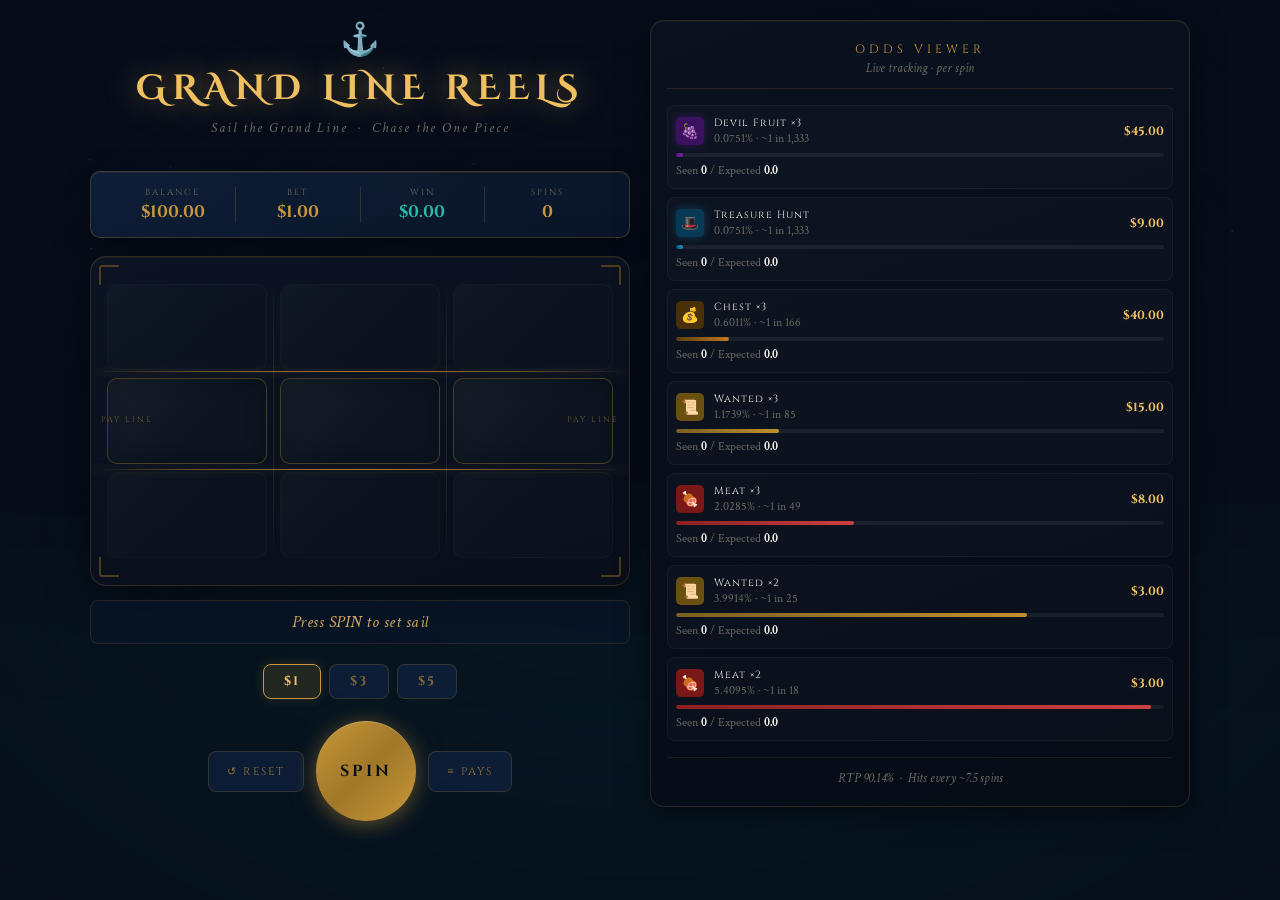
==== commit cc89feb6: "change denomination to dollar, add 1x 3x 5x bet sizes, bankroll 100" ====
--- a/prototype/index.html
+++ b/prototype/index.html
@@ -22,9 +22,12 @@
     </header>
 
     <div id="stats-bar">
-      <div class="stat"><span class="stat-label">BALANCE</span><span class="stat-value" id="balance">$5.00</span></div>
+      <div class="stat"><span class="stat-label">BALANCE</span><span class="stat-value" id="balance">$100.00</span></div>
       <div class="stat-divider"></div>
-      <div class="stat"><span class="stat-label">BET</span><span class="stat-value">$0.01</span></div>
+      <div class="stat">
+        <span class="stat-label">BET</span>
+        <span class="stat-value" id="bet-display">$1.00</span>
+      </div>
       <div class="stat-divider"></div>
       <div class="stat"><span class="stat-label">WIN</span><span class="stat-value win-stat" id="win-display">$0.00</span></div>
       <div class="stat-divider"></div>
@@ -68,25 +71,30 @@
       </div>
     </div>
 
-    <div id="controls">
-      <button id="reset-btn" class="ctrl-btn" onclick="resetGame()">↺ RESET</button>
-      <button id="spin-btn" onclick="spin()"><span id="spin-label">SPIN</span><div id="spin-ring"></div></button>
-      <button id="info-btn" class="ctrl-btn" onclick="togglePaytable()">≡ PAYS</button>
-    </div>
+    <div id="bet-selector">
+        <button class="bet-btn bet-active" onclick="setBet(0)">$1</button>
+        <button class="bet-btn" onclick="setBet(1)">$3</button>
+        <button class="bet-btn" onclick="setBet(2)">$5</button>
+      </div>
+      <div id="controls">
+        <button id="reset-btn" class="ctrl-btn" onclick="resetGame()">↺ RESET</button>
+        <button id="spin-btn" onclick="spin()"><span id="spin-label">SPIN</span><div id="spin-ring"></div></button>
+        <button id="info-btn" class="ctrl-btn" onclick="togglePaytable()">≡ PAYS</button>
+      </div>
 
     <div id="paytable" class="hidden">
       <div id="paytable-inner">
         <h3>PAYTABLE</h3>
         <div class="pay-grid">
-          <div class="pay-row"><div class="pay-combo"><span class="pi meat">🍖</span><span class="pi meat">🍖</span><span class="pi meat">🍖</span></div><div class="pay-info"><span class="pay-name">Three Meat</span><span class="pay-val">8× · $0.08</span></div></div>
-          <div class="pay-row"><div class="pay-combo"><span class="pi wanted">📜</span><span class="pi wanted">📜</span><span class="pi wanted">📜</span></div><div class="pay-info"><span class="pay-name">Three Wanted</span><span class="pay-val">15× · $0.15</span></div></div>
-          <div class="pay-row"><div class="pay-combo"><span class="pi chest">💰</span><span class="pi chest">💰</span><span class="pi chest">💰</span></div><div class="pay-info"><span class="pay-name">Three Chests</span><span class="pay-val">40× · $0.40</span></div></div>
-          <div class="pay-row"><div class="pay-combo"><span class="pi devil">🍇</span><span class="pi devil">🍇</span><span class="pi devil">🍇</span></div><div class="pay-info"><span class="pay-name">Devil Fruit</span><span class="pay-val">45× · $0.45</span></div></div>
-          <div class="pay-row"><div class="pay-combo"><span class="pi meat">🍖</span><span class="pi meat">🍖</span><span class="pi any">?</span></div><div class="pay-info"><span class="pay-name">Two Meat</span><span class="pay-val">3× · $0.03</span></div></div>
-          <div class="pay-row"><div class="pay-combo"><span class="pi wanted">📜</span><span class="pi wanted">📜</span><span class="pi any">?</span></div><div class="pay-info"><span class="pay-name">Two Wanted</span><span class="pay-val">3× · $0.03</span></div></div>
+          <div class="pay-row"><div class="pay-combo"><span class="pi meat">🍖</span><span class="pi meat">🍖</span><span class="pi meat">🍖</span></div><div class="pay-info"><span class="pay-name">Three Meat</span><span class="pay-val">8× · $8.00</span></div></div>
+          <div class="pay-row"><div class="pay-combo"><span class="pi wanted">📜</span><span class="pi wanted">📜</span><span class="pi wanted">📜</span></div><div class="pay-info"><span class="pay-name">Three Wanted</span><span class="pay-val">15× · $15.00</span></div></div>
+          <div class="pay-row"><div class="pay-combo"><span class="pi chest">💰</span><span class="pi chest">💰</span><span class="pi chest">💰</span></div><div class="pay-info"><span class="pay-name">Three Chests</span><span class="pay-val">40× · $40.00</span></div></div>
+          <div class="pay-row"><div class="pay-combo"><span class="pi devil">🍇</span><span class="pi devil">🍇</span><span class="pi devil">🍇</span></div><div class="pay-info"><span class="pay-name">Devil Fruit</span><span class="pay-val">45× · $45.00</span></div></div>
+          <div class="pay-row"><div class="pay-combo"><span class="pi meat">🍖</span><span class="pi meat">🍖</span><span class="pi any">?</span></div><div class="pay-info"><span class="pay-name">Two Meat</span><span class="pay-val">3× · $3.00</span></div></div>
+          <div class="pay-row"><div class="pay-combo"><span class="pi wanted">📜</span><span class="pi wanted">📜</span><span class="pi any">?</span></div><div class="pay-info"><span class="pay-name">Two Wanted</span><span class="pay-val">3× · $3.00</span></div></div>
           <div class="pay-row bonus-row"><div class="pay-combo"><span class="pi hat">🎩</span><span class="pi hat">🎩</span><span class="pi hat">🎩</span></div><div class="pay-info"><span class="pay-name">Straw Hat ×3</span><span class="pay-val bonus-text">TREASURE HUNT</span></div></div>
         </div>
-        <div class="pay-footer">RTP 90.14% · Hit freq 13.35% · $0.01/spin</div>
+        <div class="pay-footer">RTP 90.14% · Hit freq 13.35% · $1/$3/$5 per spin</div>
       </div>
     </div>
   </div>
--- a/prototype/style.css
+++ b/prototype/style.css
@@ -109,6 +109,12 @@
 @keyframes ringRotate{from{transform:rotate(0deg)}to{transform:rotate(360deg)}}
 #spin-label{position:relative;z-index:1}
 
+/* BET SELECTOR */
+#bet-selector{display:flex;justify-content:center;gap:8px;margin-bottom:4px}
+.bet-btn{background:rgba(15,31,56,0.9);color:rgba(201,151,58,0.6);border:1px solid rgba(201,151,58,0.2);border-radius:8px;padding:8px 20px;font-family:'Cinzel',serif;font-size:0.8rem;font-weight:700;letter-spacing:2px;cursor:pointer;transition:all 0.2s ease}
+.bet-btn:hover{color:var(--gold-bright);border-color:rgba(201,151,58,0.5)}
+.bet-btn.bet-active{background:rgba(201,151,58,0.15);color:var(--gold-bright);border-color:var(--gold);box-shadow:0 0 12px rgba(201,151,58,0.2)}
+
 /* PAYTABLE */
 #paytable{background:linear-gradient(160deg,rgba(12,20,36,0.98),rgba(8,14,26,0.99));border:1px solid rgba(201,151,58,0.2);border-radius:12px;overflow:hidden;backdrop-filter:blur(8px)}
 #paytable.hidden{display:none}
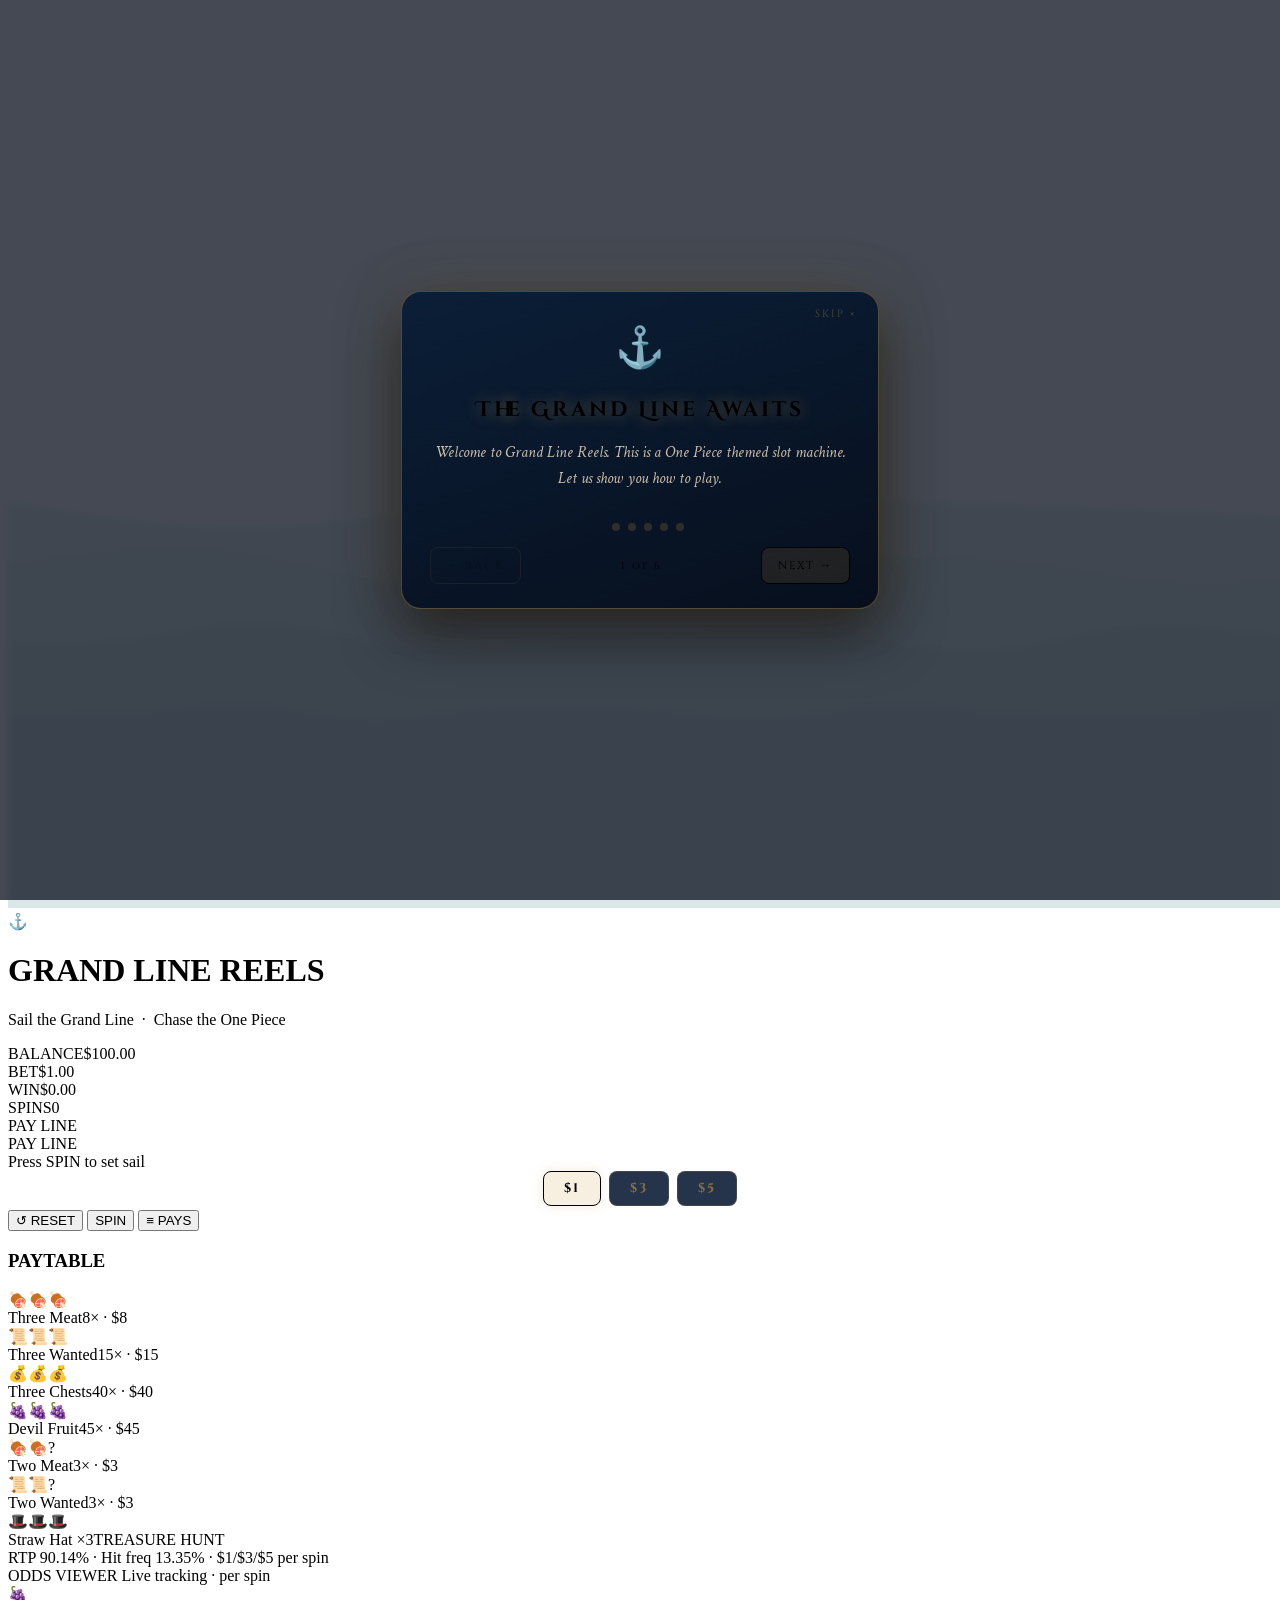
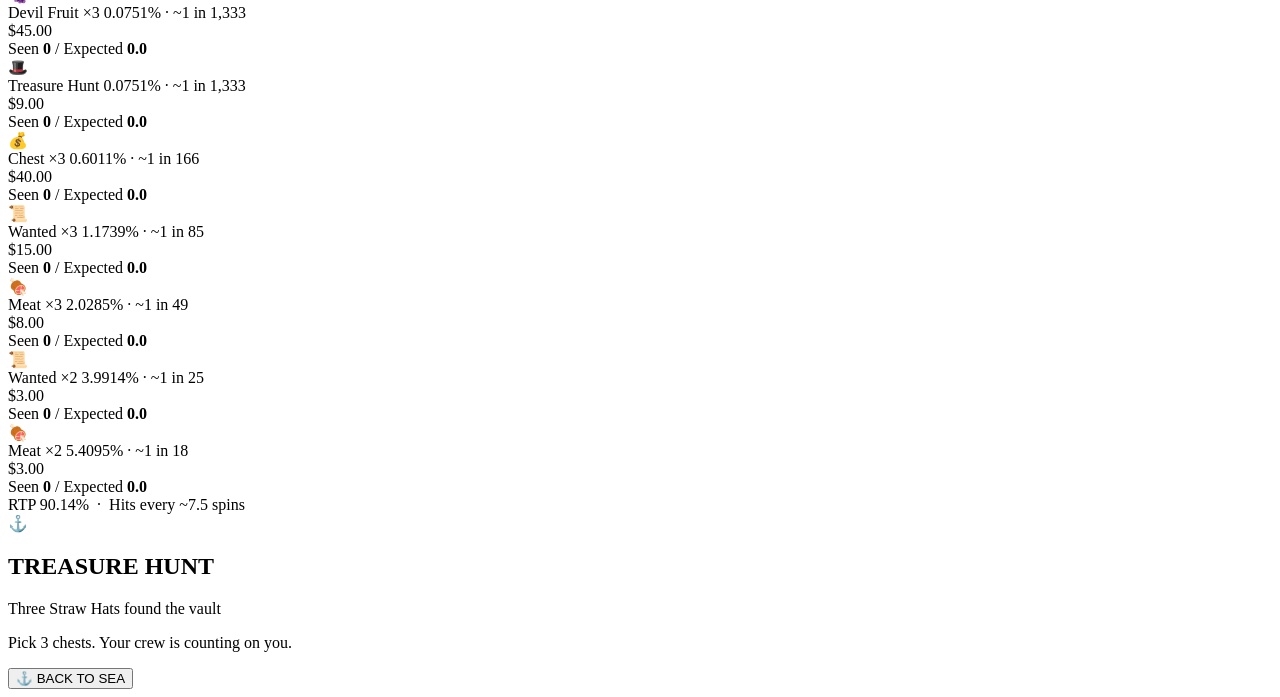
==== commit 3677a177: "tiered win effects, screen shake, onboarding overlay" ====
--- a/prototype/index.html
+++ b/prototype/index.html
@@ -11,9 +11,9 @@
 <body>
 <canvas id="ocean-canvas"></canvas>
 <div id="vignette"></div>
+<div id="screen-flash"></div>
 
 <div id="layout">
-
   <div id="app">
     <header>
       <div id="title-anchor">⚓</div>
@@ -24,10 +24,7 @@
     <div id="stats-bar">
       <div class="stat"><span class="stat-label">BALANCE</span><span class="stat-value" id="balance">$100.00</span></div>
       <div class="stat-divider"></div>
-      <div class="stat">
-        <span class="stat-label">BET</span>
-        <span class="stat-value" id="bet-display">$1.00</span>
-      </div>
+      <div class="stat"><span class="stat-label">BET</span><span class="stat-value" id="bet-display">$1.00</span></div>
       <div class="stat-divider"></div>
       <div class="stat"><span class="stat-label">WIN</span><span class="stat-value win-stat" id="win-display">$0.00</span></div>
       <div class="stat-divider"></div>
@@ -72,26 +69,27 @@
     </div>
 
     <div id="bet-selector">
-        <button class="bet-btn bet-active" onclick="setBet(0)">$1</button>
-        <button class="bet-btn" onclick="setBet(1)">$3</button>
-        <button class="bet-btn" onclick="setBet(2)">$5</button>
-      </div>
-      <div id="controls">
-        <button id="reset-btn" class="ctrl-btn" onclick="resetGame()">↺ RESET</button>
-        <button id="spin-btn" onclick="spin()"><span id="spin-label">SPIN</span><div id="spin-ring"></div></button>
-        <button id="info-btn" class="ctrl-btn" onclick="togglePaytable()">≡ PAYS</button>
-      </div>
+      <button class="bet-btn bet-active" onclick="setBet(0)">$1</button>
+      <button class="bet-btn" onclick="setBet(1)">$3</button>
+      <button class="bet-btn" onclick="setBet(2)">$5</button>
+    </div>
+
+    <div id="controls">
+      <button id="reset-btn" class="ctrl-btn" onclick="resetGame()">↺ RESET</button>
+      <button id="spin-btn" onclick="spin()"><span id="spin-label">SPIN</span><div id="spin-ring"></div></button>
+      <button id="info-btn" class="ctrl-btn" onclick="togglePaytable()">≡ PAYS</button>
+    </div>
 
     <div id="paytable" class="hidden">
       <div id="paytable-inner">
         <h3>PAYTABLE</h3>
         <div class="pay-grid">
-          <div class="pay-row"><div class="pay-combo"><span class="pi meat">🍖</span><span class="pi meat">🍖</span><span class="pi meat">🍖</span></div><div class="pay-info"><span class="pay-name">Three Meat</span><span class="pay-val">8× · $8.00</span></div></div>
-          <div class="pay-row"><div class="pay-combo"><span class="pi wanted">📜</span><span class="pi wanted">📜</span><span class="pi wanted">📜</span></div><div class="pay-info"><span class="pay-name">Three Wanted</span><span class="pay-val">15× · $15.00</span></div></div>
-          <div class="pay-row"><div class="pay-combo"><span class="pi chest">💰</span><span class="pi chest">💰</span><span class="pi chest">💰</span></div><div class="pay-info"><span class="pay-name">Three Chests</span><span class="pay-val">40× · $40.00</span></div></div>
-          <div class="pay-row"><div class="pay-combo"><span class="pi devil">🍇</span><span class="pi devil">🍇</span><span class="pi devil">🍇</span></div><div class="pay-info"><span class="pay-name">Devil Fruit</span><span class="pay-val">45× · $45.00</span></div></div>
-          <div class="pay-row"><div class="pay-combo"><span class="pi meat">🍖</span><span class="pi meat">🍖</span><span class="pi any">?</span></div><div class="pay-info"><span class="pay-name">Two Meat</span><span class="pay-val">3× · $3.00</span></div></div>
-          <div class="pay-row"><div class="pay-combo"><span class="pi wanted">📜</span><span class="pi wanted">📜</span><span class="pi any">?</span></div><div class="pay-info"><span class="pay-name">Two Wanted</span><span class="pay-val">3× · $3.00</span></div></div>
+          <div class="pay-row"><div class="pay-combo"><span class="pi meat">🍖</span><span class="pi meat">🍖</span><span class="pi meat">🍖</span></div><div class="pay-info"><span class="pay-name">Three Meat</span><span class="pay-val">8× · $8</span></div></div>
+          <div class="pay-row"><div class="pay-combo"><span class="pi wanted">📜</span><span class="pi wanted">📜</span><span class="pi wanted">📜</span></div><div class="pay-info"><span class="pay-name">Three Wanted</span><span class="pay-val">15× · $15</span></div></div>
+          <div class="pay-row"><div class="pay-combo"><span class="pi chest">💰</span><span class="pi chest">💰</span><span class="pi chest">💰</span></div><div class="pay-info"><span class="pay-name">Three Chests</span><span class="pay-val">40× · $40</span></div></div>
+          <div class="pay-row"><div class="pay-combo"><span class="pi devil">🍇</span><span class="pi devil">🍇</span><span class="pi devil">🍇</span></div><div class="pay-info"><span class="pay-name">Devil Fruit</span><span class="pay-val">45× · $45</span></div></div>
+          <div class="pay-row"><div class="pay-combo"><span class="pi meat">🍖</span><span class="pi meat">🍖</span><span class="pi any">?</span></div><div class="pay-info"><span class="pay-name">Two Meat</span><span class="pay-val">3× · $3</span></div></div>
+          <div class="pay-row"><div class="pay-combo"><span class="pi wanted">📜</span><span class="pi wanted">📜</span><span class="pi any">?</span></div><div class="pay-info"><span class="pay-name">Two Wanted</span><span class="pay-val">3× · $3</span></div></div>
           <div class="pay-row bonus-row"><div class="pay-combo"><span class="pi hat">🎩</span><span class="pi hat">🎩</span><span class="pi hat">🎩</span></div><div class="pay-info"><span class="pay-name">Straw Hat ×3</span><span class="pay-val bonus-text">TREASURE HUNT</span></div></div>
         </div>
         <div class="pay-footer">RTP 90.14% · Hit freq 13.35% · $1/$3/$5 per spin</div>
@@ -99,13 +97,30 @@
     </div>
   </div>
 
-  <!-- PROBABILITY SIDEBAR -->
   <div id="prob-panel"></div>
-
 </div>
 
 <div id="particle-container"></div>
 
+<!-- ONBOARDING OVERLAY -->
+<div id="onboarding-overlay">
+  <div id="onboarding-modal">
+    <button id="ob-skip" onclick="closeOnboarding()">SKIP ×</button>
+    <div id="ob-body">
+      <div id="ob-icon">⚓</div>
+      <h2 id="ob-title">Welcome</h2>
+      <p id="ob-text">Loading...</p>
+    </div>
+    <div id="ob-dots"></div>
+    <div id="ob-nav">
+      <button id="ob-prev" onclick="prevOnboardingStep()" disabled>← BACK</button>
+      <span id="ob-step">1 of 6</span>
+      <button id="ob-next" onclick="nextOnboardingStep()">NEXT →</button>
+    </div>
+  </div>
+</div>
+
+<!-- BONUS OVERLAY -->
 <div id="bonus-overlay" class="hidden">
   <div id="bonus-storm"></div>
   <div id="bonus-modal">
--- a/prototype/style.css
+++ b/prototype/style.css
@@ -1,199 +1,114 @@
-*,*::before,*::after{box-sizing:border-box;margin:0;padding:0}
-:root{
-  --navy-deep:#060D1A;--navy:#0A1628;--navy-mid:#0F1F38;
-  --gold:#C9973A;--gold-bright:#F0C060;--gold-dim:#7A5A1A;
-  --teal:#1A7A6E;--teal-bright:#2ABBA8;
-  --white:#F0EDE8;--gray:#6A6860;
-  --meat-bg:#7A1818;--wanted-bg:#6A5010;--chest-bg:#4A3008;
-  --devil-bg:#3A1260;--hat-bg:#083A58;--blank-bg:#0C1520;
-  --meat-border:#CC3030;--wanted-border:#C09030;
-  --chest-border:#C07820;--devil-border:#8020C0;--hat-border:#20A0D0;
+/* SCREEN FLASH ELEMENT */
+#screen-flash{position:fixed;inset:0;pointer-events:none;z-index:200;opacity:0;transition:opacity 0.08s ease}
+#screen-flash.flash-active{animation:flashPop 0.5s ease forwards}
+@keyframes flashPop{0%{opacity:1}100%{opacity:0}}
+
+/* SCREEN SHAKE */
+@keyframes screenShake{
+  0%,100%{transform:translate(0,0) rotate(0)}
+  15%{transform:translate(-4px,2px) rotate(-0.3deg)}
+  30%{transform:translate(4px,-2px) rotate(0.3deg)}
+  45%{transform:translate(-3px,3px) rotate(-0.2deg)}
+  60%{transform:translate(3px,-1px) rotate(0.2deg)}
+  75%{transform:translate(-2px,2px) rotate(-0.1deg)}
 }
-html,body{height:100%;overflow-x:hidden}
-body{background:var(--navy-deep);color:var(--white);font-family:'Crimson Text',Georgia,serif;min-height:100vh;padding:20px 16px 40px;position:relative}
-#ocean-canvas{position:fixed;inset:0;width:100%;height:100%;z-index:0;opacity:0.6}
-#vignette{position:fixed;inset:0;background:radial-gradient(ellipse at center,transparent 30%,rgba(6,13,26,0.85) 100%);z-index:1;pointer-events:none}
+.screen-shake{animation:screenShake 0.6s cubic-bezier(0.36,0.07,0.19,0.97) forwards}
 
-/* LAYOUT */
-#layout{position:relative;z-index:10;display:grid;grid-template-columns:1fr;gap:20px;max-width:1100px;margin:0 auto}
-@media(min-width:900px){#layout{grid-template-columns:540px 1fr;align-items:start}}
-#app{display:flex;flex-direction:column;gap:18px}
+/* WIN TIER GLOWS */
+.symbol-tile.win-glow-tier1.meat{box-shadow:0 0 16px rgba(255,80,80,0.4)}
+.symbol-tile.win-glow-tier1.wanted{box-shadow:0 0 16px rgba(255,200,60,0.4)}
+.symbol-tile.win-glow-tier2.meat{box-shadow:0 0 28px rgba(255,80,80,0.6),0 0 50px rgba(255,80,80,0.2)}
+.symbol-tile.win-glow-tier2.wanted{box-shadow:0 0 28px rgba(255,200,60,0.6),0 0 50px rgba(255,200,60,0.2)}
+.symbol-tile.win-glow-tier3.chest{box-shadow:0 0 40px rgba(255,160,40,0.8),0 0 80px rgba(255,160,40,0.4)}
+.symbol-tile.win-glow-tier3.devil{box-shadow:0 0 40px rgba(160,60,255,0.8),0 0 80px rgba(160,60,255,0.4)}
+.symbol-tile.win-glow-tier4.hat{box-shadow:0 0 50px rgba(42,187,168,0.9),0 0 100px rgba(42,187,168,0.5)}
 
-/* HEADER */
-header{text-align:center;padding-bottom:16px}
-#title-anchor{font-size:2rem;color:var(--gold);margin-bottom:4px;animation:anchorFloat 4s ease-in-out infinite;display:inline-block}
-@keyframes anchorFloat{0%,100%{transform:translateY(0)}50%{transform:translateY(-6px)}}
-h1{font-family:'Cinzel Decorative',serif;font-size:clamp(1.4rem,5vw,2.2rem);color:var(--gold-bright);letter-spacing:6px;text-shadow:0 0 30px rgba(240,192,96,0.5),0 0 60px rgba(240,192,96,0.2);margin-bottom:6px}
-.tagline{font-family:'Crimson Text',serif;font-style:italic;font-size:0.9rem;color:var(--gray);letter-spacing:2px}
+/* WIN BANNER */
+.win-banner{
+  position:absolute;top:50%;left:50%;
+  transform:translate(-50%,-50%);
+  text-align:center;pointer-events:none;
+  z-index:100;animation:bannerPop 0.4s cubic-bezier(0.34,1.56,0.64,1) forwards;
+}
+.win-banner.wb-fade{animation:bannerFade 0.6s ease forwards}
+@keyframes bannerPop{0%{transform:translate(-50%,-50%) scale(0.5);opacity:0}100%{transform:translate(-50%,-50%) scale(1);opacity:1}}
+@keyframes bannerFade{0%{opacity:1;transform:translate(-50%,-50%) scale(1)}100%{opacity:0;transform:translate(-50%,-70%) scale(0.9)}}
+.wb-label{font-family:'Cinzel',serif;letter-spacing:4px;font-size:0.8rem;margin-bottom:4px}
+.wb-amount{font-family:'Cinzel Decorative',serif;font-weight:700;text-shadow:0 0 20px currentColor}
+.win-banner-tier2 .wb-label{color:var(--gold);font-size:0.9rem}
+.win-banner-tier2 .wb-amount{font-size:2rem;color:var(--gold-bright)}
+.win-banner-tier3 .wb-label{color:#E080FF;font-size:1.1rem;letter-spacing:6px}
+.win-banner-tier3 .wb-amount{font-size:3rem;color:#E080FF;text-shadow:0 0 30px rgba(160,60,255,0.8)}
+.win-banner-tier4 .wb-label{color:var(--teal-bright);font-size:1.2rem;letter-spacing:6px}
+.win-banner-tier4 .wb-amount{font-size:3.5rem;color:var(--teal-bright);text-shadow:0 0 40px rgba(42,187,168,0.9)}
 
-/* STATS */
-#stats-bar{display:flex;align-items:center;justify-content:space-between;background:linear-gradient(135deg,rgba(15,31,56,0.95),rgba(10,22,40,0.98));border:1px solid rgba(201,151,58,0.25);border-radius:10px;padding:14px 20px;backdrop-filter:blur(8px);box-shadow:0 4px 24px rgba(0,0,0,0.4),inset 0 1px 0 rgba(201,151,58,0.1);position:relative}
-.stat{display:flex;flex-direction:column;align-items:center;gap:3px;flex:1}
-.stat-divider{width:1px;height:36px;background:rgba(201,151,58,0.2)}
-.stat-label{font-family:'Cinzel',serif;font-size:0.55rem;color:var(--gray);letter-spacing:2px}
-.stat-value{font-family:'Cinzel',serif;font-size:1.05rem;font-weight:700;color:var(--gold)}
-.win-stat{color:var(--teal-bright)}
-.win-stat.has-win{color:var(--gold-bright);text-shadow:0 0 12px rgba(240,192,96,0.6);animation:winPulse 0.5s ease}
-@keyframes winPulse{0%{transform:scale(1)}50%{transform:scale(1.15)}100%{transform:scale(1)}}
+/* ONBOARDING HIGHLIGHT */
+.ob-highlight{
+  outline:3px solid var(--gold) !important;
+  outline-offset:6px;
+  border-radius:12px;
+  box-shadow:0 0 0 6px rgba(201,151,58,0.15), 0 0 30px rgba(201,151,58,0.3) !important;
+  transition:outline 0.3s ease,box-shadow 0.3s ease;
+  position:relative;
+  z-index:350;
+}
 
-/* FLOATING DELTA */
-.delta-float{position:fixed;z-index:500;font-family:'Cinzel',serif;font-size:1.1rem;font-weight:700;pointer-events:none;transform:translateX(-50%);animation:deltaRise 1.1s cubic-bezier(0.22,1,0.36,1) forwards;text-shadow:0 2px 8px rgba(0,0,0,0.8)}
-.delta-win{color:#6FFF90}
-.delta-loss{color:#FF6060;font-size:0.85rem}
-@keyframes deltaRise{0%{opacity:1;transform:translateX(-50%) translateY(0)}70%{opacity:1;transform:translateX(-50%) translateY(-52px)}100%{opacity:0;transform:translateX(-50%) translateY(-72px)}}
+/* ONBOARDING OVERLAY */
+#onboarding-overlay{
+  position:fixed;inset:0;
+  background:rgba(6,13,26,0.75);
+  backdrop-filter:blur(3px);
+  display:flex;align-items:center;justify-content:center;
+  z-index:400;
+}
+#onboarding-overlay.hidden{display:none}
 
-/* REEL FRAME */
-#game-area{display:flex;flex-direction:column;align-items:center;gap:12px}
-#reel-frame{width:100%;position:relative;background:linear-gradient(160deg,rgba(12,20,36,0.98),rgba(8,14,26,0.99));border:1px solid rgba(201,151,58,0.2);border-radius:16px;padding:20px 16px;box-shadow:0 8px 40px rgba(0,0,0,0.6),inset 0 1px 0 rgba(201,151,58,0.08);overflow:hidden}
-.frame-corner{position:absolute;width:20px;height:20px;border-color:var(--gold-dim);border-style:solid;opacity:0.6}
-#frame-top-left{top:8px;left:8px;border-width:2px 0 0 2px;border-radius:3px 0 0 0}
-#frame-top-right{top:8px;right:8px;border-width:2px 2px 0 0;border-radius:0 3px 0 0}
-#frame-bot-left{bottom:8px;left:8px;border-width:0 0 2px 2px;border-radius:0 0 0 3px}
-#frame-bot-right{bottom:8px;right:8px;border-width:0 2px 2px 0;border-radius:0 0 3px 0}
-#payline-glow-top,#payline-glow-bot{position:absolute;left:0;right:0;height:1px;pointer-events:none}
-#payline-glow-top{top:calc(20px + 86px + 8px);background:linear-gradient(90deg,transparent,rgba(201,151,58,0.5) 20%,rgba(201,151,58,0.8) 50%,rgba(201,151,58,0.5) 80%,transparent);box-shadow:0 0 8px rgba(201,151,58,0.4)}
-#payline-glow-bot{top:calc(20px + 86px + 8px + 96px + 2px);background:linear-gradient(90deg,transparent,rgba(201,151,58,0.5) 20%,rgba(201,151,58,0.8) 50%,rgba(201,151,58,0.5) 80%,transparent);box-shadow:0 0 8px rgba(201,151,58,0.4)}
-#payline-label-left,#payline-label-right{position:absolute;top:calc(20px + 86px + 8px + 48px);transform:translateY(-50%);font-family:'Cinzel',serif;font-size:0.5rem;letter-spacing:2px;color:rgba(201,151,58,0.5);pointer-events:none}
-#payline-label-left{left:10px}#payline-label-right{right:10px}
-#reels-wrapper{display:flex;align-items:center;justify-content:center}
-.reel-col{display:flex;flex-direction:column;gap:8px;overflow:hidden;flex:1}
-.reel-separator{width:1px;height:288px;background:linear-gradient(to bottom,transparent,rgba(201,151,58,0.15) 30%,rgba(201,151,58,0.15) 70%,transparent);margin:0 6px;flex-shrink:0}
+#onboarding-modal{
+  background:linear-gradient(160deg,rgba(10,30,55,0.99),rgba(6,14,28,0.99));
+  border:1px solid rgba(201,151,58,0.4);
+  border-radius:20px;
+  padding:32px 28px 24px;
+  max-width:420px;width:92%;
+  display:flex;flex-direction:column;gap:16px;
+  box-shadow:0 0 60px rgba(201,151,58,0.15),0 20px 60px rgba(0,0,0,0.7);
+  position:relative;
+}
 
-/* TILES */
-.symbol-tile{height:86px;border-radius:10px;display:flex;flex-direction:column;align-items:center;justify-content:center;gap:4px;border:1px solid rgba(255,255,255,0.06);background:var(--blank-bg);transition:transform 0.1s ease,box-shadow 0.2s ease;position:relative;overflow:hidden;user-select:none}
-.symbol-tile::before{content:'';position:absolute;inset:0;background:linear-gradient(135deg,rgba(255,255,255,0.04) 0%,transparent 60%);border-radius:inherit;pointer-events:none}
-.symbol-tile .sym-emoji{font-size:1.8rem;line-height:1;filter:drop-shadow(0 2px 4px rgba(0,0,0,0.5))}
-.symbol-tile .sym-name{font-family:'Cinzel',serif;font-size:0.5rem;letter-spacing:2px;opacity:0.7}
-.symbol-tile.on-line{border-color:rgba(201,151,58,0.3);box-shadow:inset 0 0 20px rgba(0,0,0,0.3)}
-.symbol-tile.off-line{opacity:0.55}
-.symbol-tile.meat{background:var(--meat-bg);border-color:var(--meat-border);box-shadow:0 0 12px rgba(204,48,48,0.15),inset 0 0 16px rgba(0,0,0,0.3)}
-.symbol-tile.wanted{background:var(--wanted-bg);border-color:var(--wanted-border);box-shadow:0 0 12px rgba(192,144,48,0.15),inset 0 0 16px rgba(0,0,0,0.3)}
-.symbol-tile.chest{background:var(--chest-bg);border-color:var(--chest-border);box-shadow:0 0 12px rgba(192,120,32,0.2),inset 0 0 16px rgba(0,0,0,0.3)}
-.symbol-tile.devil{background:var(--devil-bg);border-color:var(--devil-border);box-shadow:0 0 16px rgba(128,32,192,0.25),inset 0 0 16px rgba(0,0,0,0.3)}
-.symbol-tile.hat{background:var(--hat-bg);border-color:var(--hat-border);box-shadow:0 0 16px rgba(32,160,208,0.25),inset 0 0 16px rgba(0,0,0,0.3)}
-.symbol-tile.blank{background:var(--blank-bg);border-color:rgba(255,255,255,0.04)}
-.symbol-tile.on-line.meat{box-shadow:0 0 20px rgba(204,48,48,0.25),inset 0 0 20px rgba(0,0,0,0.2)}
-.symbol-tile.on-line.wanted{box-shadow:0 0 20px rgba(192,144,48,0.25),inset 0 0 20px rgba(0,0,0,0.2)}
-.symbol-tile.on-line.chest{box-shadow:0 0 20px rgba(192,120,32,0.3),inset 0 0 20px rgba(0,0,0,0.2)}
-.symbol-tile.on-line.devil{box-shadow:0 0 24px rgba(128,32,192,0.35),inset 0 0 20px rgba(0,0,0,0.2)}
-.symbol-tile.on-line.hat{box-shadow:0 0 24px rgba(32,160,208,0.35),inset 0 0 20px rgba(0,0,0,0.2)}
-.symbol-tile.spinning{animation:reelSpin 0.1s steps(1) infinite}
-@keyframes reelSpin{0%{opacity:0.9;transform:translateY(-2px)}50%{opacity:0.5;transform:translateY(2px)}100%{opacity:0.9;transform:translateY(-2px)}}
-.symbol-tile.win-tile{animation:winBounce 0.5s cubic-bezier(0.36,0.07,0.19,0.97) forwards}
-@keyframes winBounce{0%{transform:scale(1)}20%{transform:scale(1.12)}40%{transform:scale(0.96)}60%{transform:scale(1.06)}80%{transform:scale(0.98)}100%{transform:scale(1)}}
-.symbol-tile.win-glow.meat{box-shadow:0 0 30px rgba(255,80,80,0.6),0 0 60px rgba(255,80,80,0.2)}
-.symbol-tile.win-glow.wanted{box-shadow:0 0 30px rgba(255,200,60,0.6),0 0 60px rgba(255,200,60,0.2)}
-.symbol-tile.win-glow.chest{box-shadow:0 0 30px rgba(255,160,40,0.6),0 0 60px rgba(255,160,40,0.2)}
-.symbol-tile.win-glow.devil{box-shadow:0 0 30px rgba(160,60,255,0.6),0 0 60px rgba(160,60,255,0.2)}
-.symbol-tile.win-glow.hat{box-shadow:0 0 40px rgba(60,180,255,0.7),0 0 80px rgba(60,180,255,0.3)}
-.symbol-tile.near-miss-fade{animation:nearMissFade 1.2s ease forwards}
-@keyframes nearMissFade{0%{opacity:0.55}30%{opacity:0.2}100%{opacity:0.55}}
-.symbol-tile.landing{animation:landBounce 0.25s cubic-bezier(0.34,1.56,0.64,1) forwards}
-@keyframes landBounce{0%{transform:translateY(-8px)}100%{transform:translateY(0)}}
+#ob-skip{
+  position:absolute;top:14px;right:16px;
+  background:transparent;border:none;
+  color:rgba(201,151,58,0.4);
+  font-family:'Cinzel',serif;font-size:0.65rem;
+  letter-spacing:2px;cursor:pointer;
+  transition:color 0.2s ease;
+}
+#ob-skip:hover{color:var(--gold)}
 
-/* MESSAGE */
-#message-area{width:100%;min-height:48px;display:flex;align-items:center;justify-content:center}
-#message-inner{background:rgba(10,22,40,0.7);border:1px solid rgba(201,151,58,0.15);border-radius:8px;padding:10px 24px;width:100%;text-align:center;backdrop-filter:blur(4px)}
-#message{font-family:'Crimson Text',serif;font-style:italic;font-size:1.05rem;color:rgba(240,192,96,0.85);letter-spacing:0.5px;transition:opacity 0.2s ease}
+#ob-body{text-align:center}
+#ob-icon{font-size:2.5rem;color:var(--gold);animation:anchorFloat 3s ease-in-out infinite;display:inline-block;margin-bottom:8px}
+#ob-body h2{font-family:'Cinzel Decorative',serif;font-size:1.3rem;color:var(--gold-bright);letter-spacing:3px;margin-bottom:10px;text-shadow:0 0 16px rgba(240,192,96,0.4)}
+#ob-body p{font-family:'Crimson Text',serif;font-style:italic;font-size:1rem;color:rgba(240,220,190,0.85);line-height:1.6}
 
-/* CONTROLS */
-#controls{display:flex;align-items:center;justify-content:center;gap:12px}
-.ctrl-btn{background:rgba(15,31,56,0.9);color:rgba(201,151,58,0.7);border:1px solid rgba(201,151,58,0.2);border-radius:8px;padding:12px 18px;font-family:'Cinzel',serif;font-size:0.7rem;letter-spacing:2px;cursor:pointer;transition:all 0.2s ease;backdrop-filter:blur(4px)}
-.ctrl-btn:hover{color:var(--gold-bright);border-color:rgba(201,151,58,0.5);background:rgba(201,151,58,0.08)}
-#spin-btn{position:relative;background:linear-gradient(135deg,#C9973A,#A07828,#C9973A);color:var(--navy-deep);border:none;border-radius:50%;width:100px;height:100px;font-family:'Cinzel',serif;font-size:1rem;font-weight:700;letter-spacing:3px;cursor:pointer;transition:transform 0.15s ease,box-shadow 0.15s ease;box-shadow:0 4px 20px rgba(201,151,58,0.4),0 0 40px rgba(201,151,58,0.1),inset 0 1px 0 rgba(255,255,255,0.2);animation:spinBtnPulse 3s ease-in-out infinite;overflow:hidden}
-@keyframes spinBtnPulse{0%,100%{box-shadow:0 4px 20px rgba(201,151,58,0.4),0 0 40px rgba(201,151,58,0.1),inset 0 1px 0 rgba(255,255,255,0.2)}50%{box-shadow:0 4px 28px rgba(201,151,58,0.6),0 0 60px rgba(201,151,58,0.2),inset 0 1px 0 rgba(255,255,255,0.2)}}
-#spin-btn:hover:not(:disabled){transform:scale(1.06);box-shadow:0 6px 30px rgba(201,151,58,0.6),0 0 60px rgba(201,151,58,0.2)}
-#spin-btn:active:not(:disabled){transform:scale(0.96)}
-#spin-btn:disabled{background:linear-gradient(135deg,#3A3028,#2A2018);color:rgba(201,151,58,0.3);cursor:not-allowed;box-shadow:none;animation:none}
-#spin-ring{position:absolute;inset:-3px;border-radius:50%;border:2px solid rgba(201,151,58,0.3);animation:ringRotate 8s linear infinite;pointer-events:none}
-@keyframes ringRotate{from{transform:rotate(0deg)}to{transform:rotate(360deg)}}
-#spin-label{position:relative;z-index:1}
+#ob-dots{display:flex;justify-content:center;gap:8px}
+.ob-dot{width:8px;height:8px;border-radius:50%;background:rgba(201,151,58,0.2);transition:all 0.3s ease}
+.ob-dot-active{background:var(--gold);transform:scale(1.2)}
+
+#ob-nav{display:flex;align-items:center;justify-content:space-between}
+#ob-prev,#ob-next{
+  background:transparent;
+  border:1px solid rgba(201,151,58,0.3);
+  border-radius:8px;
+  color:var(--gold);
+  font-family:'Cinzel',serif;font-size:0.7rem;
+  letter-spacing:2px;padding:10px 16px;
+  cursor:pointer;transition:all 0.2s ease;
+}
+#ob-prev:hover,#ob-next:hover{background:rgba(201,151,58,0.1);border-color:var(--gold)}
+#ob-next{background:rgba(201,151,58,0.12);border-color:var(--gold)}
+#ob-step{font-family:'Cinzel',serif;font-size:0.65rem;color:var(--gray);letter-spacing:2px}
 
 /* BET SELECTOR */
 #bet-selector{display:flex;justify-content:center;gap:8px;margin-bottom:4px}
 .bet-btn{background:rgba(15,31,56,0.9);color:rgba(201,151,58,0.6);border:1px solid rgba(201,151,58,0.2);border-radius:8px;padding:8px 20px;font-family:'Cinzel',serif;font-size:0.8rem;font-weight:700;letter-spacing:2px;cursor:pointer;transition:all 0.2s ease}
 .bet-btn:hover{color:var(--gold-bright);border-color:rgba(201,151,58,0.5)}
-.bet-btn.bet-active{background:rgba(201,151,58,0.15);color:var(--gold-bright);border-color:var(--gold);box-shadow:0 0 12px rgba(201,151,58,0.2)}
-
-/* PAYTABLE */
-#paytable{background:linear-gradient(160deg,rgba(12,20,36,0.98),rgba(8,14,26,0.99));border:1px solid rgba(201,151,58,0.2);border-radius:12px;overflow:hidden;backdrop-filter:blur(8px)}
-#paytable.hidden{display:none}
-#paytable-inner{padding:20px}
-#paytable h3{font-family:'Cinzel',serif;text-align:center;color:var(--gold);letter-spacing:4px;font-size:0.75rem;margin-bottom:16px;padding-bottom:10px;border-bottom:1px solid rgba(201,151,58,0.2)}
-.pay-grid{display:flex;flex-direction:column;gap:8px}
-.pay-row{display:flex;align-items:center;justify-content:space-between;padding:8px 12px;border-radius:6px;background:rgba(255,255,255,0.02);border:1px solid rgba(255,255,255,0.04)}
-.pay-row:hover{background:rgba(201,151,58,0.05)}
-.bonus-row{border-color:rgba(32,160,208,0.2);background:rgba(8,30,50,0.5)}
-.pay-combo{display:flex;gap:5px;align-items:center}
-.pi{width:30px;height:30px;border-radius:5px;display:flex;align-items:center;justify-content:center;font-size:0.85rem}
-.pi.meat{background:var(--meat-bg)}.pi.wanted{background:var(--wanted-bg)}.pi.chest{background:var(--chest-bg)}.pi.devil{background:var(--devil-bg)}.pi.hat{background:var(--hat-bg);box-shadow:0 0 8px rgba(32,160,208,0.3)}.pi.any{background:rgba(255,255,255,0.05);color:var(--gray);font-family:'Cinzel',serif;font-size:0.7rem}
-.pay-info{display:flex;flex-direction:column;align-items:flex-end;gap:2px}
-.pay-name{font-family:'Crimson Text',serif;font-size:0.8rem;color:rgba(240,220,190,0.7)}
-.pay-val{font-family:'Cinzel',serif;font-size:0.8rem;font-weight:700;color:var(--gold-bright)}
-.bonus-text{color:var(--teal-bright);text-shadow:0 0 8px rgba(42,187,168,0.5)}
-.pay-footer{text-align:center;margin-top:14px;padding-top:10px;border-top:1px solid rgba(201,151,58,0.1);font-family:'Crimson Text',serif;font-style:italic;font-size:0.8rem;color:var(--gray)}
-
-/* PROBABILITY PANEL */
-#prob-panel{background:linear-gradient(160deg,rgba(10,18,32,0.97),rgba(6,12,22,0.98));border:1px solid rgba(201,151,58,0.18);border-radius:14px;padding:20px 16px;backdrop-filter:blur(8px);box-shadow:0 8px 32px rgba(0,0,0,0.5),inset 0 1px 0 rgba(201,151,58,0.06)}
-.prob-header{text-align:center;margin-bottom:16px;padding-bottom:12px;border-bottom:1px solid rgba(201,151,58,0.15)}
-.prob-title{font-family:'Cinzel',serif;font-size:0.75rem;letter-spacing:4px;color:var(--gold);display:block}
-.prob-subtitle{font-family:'Crimson Text',serif;font-style:italic;font-size:0.8rem;color:var(--gray);display:block;margin-top:3px}
-.prob-rtp{text-align:center;margin-top:16px;padding-top:12px;border-top:1px solid rgba(201,151,58,0.1);font-family:'Crimson Text',serif;font-style:italic;font-size:0.8rem;color:var(--gray)}
-.prob-item{padding:10px 8px;border-radius:8px;margin-bottom:8px;background:rgba(255,255,255,0.02);border:1px solid rgba(255,255,255,0.04)}
-.prob-item:last-child{margin-bottom:0}
-.prob-item-top{display:flex;align-items:center;gap:10px;margin-bottom:7px}
-.prob-ico{width:28px;height:28px;border-radius:5px;display:flex;align-items:center;justify-content:center;font-size:0.9rem;flex-shrink:0}
-.prob-ico.meat{background:var(--meat-bg)}.prob-ico.wanted{background:var(--wanted-bg)}.prob-ico.chest{background:var(--chest-bg)}.prob-ico.devil{background:var(--devil-bg);box-shadow:0 0 8px rgba(128,32,192,0.3)}.prob-ico.hat{background:var(--hat-bg);box-shadow:0 0 8px rgba(32,160,208,0.3)}
-.prob-text{flex:1;min-width:0}
-.prob-name{font-family:'Cinzel',serif;font-size:0.65rem;color:var(--white);letter-spacing:1px;display:block;white-space:nowrap;overflow:hidden;text-overflow:ellipsis}
-.prob-odds{font-family:'Crimson Text',serif;font-size:0.75rem;color:var(--gray);display:block;margin-top:1px}
-.prob-pay{font-family:'Cinzel',serif;font-size:0.75rem;font-weight:700;color:var(--gold-bright);flex-shrink:0}
-.prob-track{height:4px;background:rgba(255,255,255,0.06);border-radius:2px;overflow:hidden;margin-bottom:6px}
-.prob-fill{height:100%;border-radius:2px;transition:width 0.4s ease}
-.prob-fill.meat{background:linear-gradient(90deg,#8B2020,#CC4040)}
-.prob-fill.wanted{background:linear-gradient(90deg,#7A6020,#C09030)}
-.prob-fill.chest{background:linear-gradient(90deg,#5A4010,#C07820)}
-.prob-fill.devil{background:linear-gradient(90deg,#4A1870,#8020C0)}
-.prob-fill.hat{background:linear-gradient(90deg,#0A4A6A,#20A0D0)}
-.prob-counts{font-family:'Crimson Text',serif;font-size:0.75rem;color:var(--gray)}
-.prob-counts strong{color:var(--white)}
-.prob-delta{margin-left:6px;font-size:0.7rem;font-family:'Cinzel',serif}
-.delta-ahead{color:#6FFF90}.delta-behind{color:#FF8888}
-
-/* PARTICLES & FX */
-#particle-container{position:fixed;inset:0;pointer-events:none;z-index:50;overflow:hidden}
-.particle{position:absolute;border-radius:50%;pointer-events:none;animation:particleFly var(--dur,1s) ease-out forwards}
-@keyframes particleFly{0%{transform:translate(0,0) scale(1);opacity:1}100%{transform:translate(var(--tx,0px),var(--ty,-200px)) scale(0);opacity:0}}
-body.win-flash::after{content:'';position:fixed;inset:0;background:rgba(201,151,58,0.08);pointer-events:none;z-index:200;animation:screenFlash 0.4s ease forwards}
-@keyframes screenFlash{0%{opacity:1}100%{opacity:0}}
-
-/* BONUS */
-#bonus-overlay{position:fixed;inset:0;display:flex;align-items:center;justify-content:center;z-index:300}
-#bonus-overlay.hidden{display:none}
-#bonus-storm{position:absolute;inset:0;background:radial-gradient(ellipse at center,rgba(10,74,106,0.7) 0%,rgba(6,13,26,0.95) 70%);animation:stormPulse 2s ease-in-out infinite}
-@keyframes stormPulse{0%,100%{opacity:0.9}50%{opacity:1}}
-#bonus-modal{position:relative;background:linear-gradient(160deg,rgba(10,30,55,0.98),rgba(6,14,28,0.99));border:1px solid rgba(201,151,58,0.4);border-radius:20px;padding:32px 28px;max-width:420px;width:92%;display:flex;flex-direction:column;align-items:center;gap:16px;box-shadow:0 0 80px rgba(201,151,58,0.15),0 20px 60px rgba(0,0,0,0.7)}
-#bonus-header{text-align:center}
-#bonus-anchor{font-size:2.5rem;color:var(--gold);animation:anchorFloat 3s ease-in-out infinite;display:inline-block;margin-bottom:8px}
-#bonus-modal h2{font-family:'Cinzel Decorative',serif;font-size:1.6rem;color:var(--gold-bright);letter-spacing:4px;text-shadow:0 0 20px rgba(240,192,96,0.5);margin-bottom:6px}
-#bonus-sub{font-family:'Crimson Text',serif;font-style:italic;color:var(--gray);font-size:0.9rem}
-#bonus-instruction{font-family:'Crimson Text',serif;font-style:italic;font-size:1rem;color:rgba(240,220,190,0.8);text-align:center}
-#chest-grid{display:grid;grid-template-columns:repeat(3,1fr);gap:10px;width:100%}
-.chest-btn{aspect-ratio:1;background:linear-gradient(135deg,var(--chest-bg),#3A2408);border:1px solid var(--chest-border);border-radius:12px;color:#FFE080;font-size:2rem;cursor:pointer;transition:all 0.2s cubic-bezier(0.34,1.56,0.64,1);display:flex;align-items:center;justify-content:center;position:relative;overflow:hidden}
-.chest-btn::before{content:'';position:absolute;inset:0;background:linear-gradient(135deg,rgba(255,255,255,0.06),transparent);border-radius:inherit}
-.chest-btn:hover:not(:disabled){transform:scale(1.08) translateY(-3px);box-shadow:0 8px 24px rgba(201,151,58,0.4);border-color:var(--gold)}
-.chest-btn:active:not(:disabled){transform:scale(0.96)}
-.chest-btn:disabled{cursor:default}
-.chest-btn.revealed-2{background:linear-gradient(135deg,#1A3A1A,#0A2010);border-color:#40A040;color:#80FF80;font-family:'Cinzel',serif;font-size:1.1rem;font-weight:700;box-shadow:0 0 16px rgba(64,160,64,0.3)}
-.chest-btn.revealed-3{background:linear-gradient(135deg,#1A2A3A,#0A1A2A);border-color:#4080C0;color:#80C0FF;font-family:'Cinzel',serif;font-size:1.1rem;font-weight:700;box-shadow:0 0 16px rgba(64,128,192,0.3)}
-.chest-btn.revealed-5{background:linear-gradient(135deg,#2A1A3A,#180A28);border-color:#A040C0;color:#E080FF;font-family:'Cinzel',serif;font-size:1.1rem;font-weight:700;box-shadow:0 0 20px rgba(160,64,192,0.4)}
-.chest-btn.unselected{opacity:0.35;filter:grayscale(0.5)}
-.chest-btn.reveal-anim{animation:chestReveal 0.4s cubic-bezier(0.34,1.56,0.64,1) forwards}
-@keyframes chestReveal{0%{transform:scale(0.8) rotateY(90deg);opacity:0.5}100%{transform:scale(1) rotateY(0);opacity:1}}
-#bonus-result{width:100%}#bonus-result.hidden{display:none}
-#bonus-total-display{background:rgba(201,151,58,0.08);border:1px solid rgba(201,151,58,0.3);border-radius:10px;padding:14px;text-align:center;font-family:'Cinzel',serif;font-size:1.1rem;color:var(--gold-bright);text-shadow:0 0 12px rgba(240,192,96,0.4)}
-#bonus-close{background:linear-gradient(135deg,#C9973A,#A07828);color:var(--navy-deep);border:none;border-radius:10px;padding:14px 36px;font-family:'Cinzel',serif;font-size:0.85rem;font-weight:700;letter-spacing:2px;cursor:pointer;transition:all 0.2s ease;box-shadow:0 4px 16px rgba(201,151,58,0.3)}
-#bonus-close:hover{transform:scale(1.03)}
-#bonus-close.hidden{display:none}
-
-@media(max-width:420px){h1{font-size:1.3rem;letter-spacing:3px}.symbol-tile{height:72px}.symbol-tile .sym-emoji{font-size:1.5rem}#spin-btn{width:84px;height:84px;font-size:0.85rem}}+.bet-btn.bet-active{background:rgba(201,151,58,0.15);color:var(--gold-bright);border-color:var(--gold);box-shadow:0 0 12px rgba(201,151,58,0.2)}
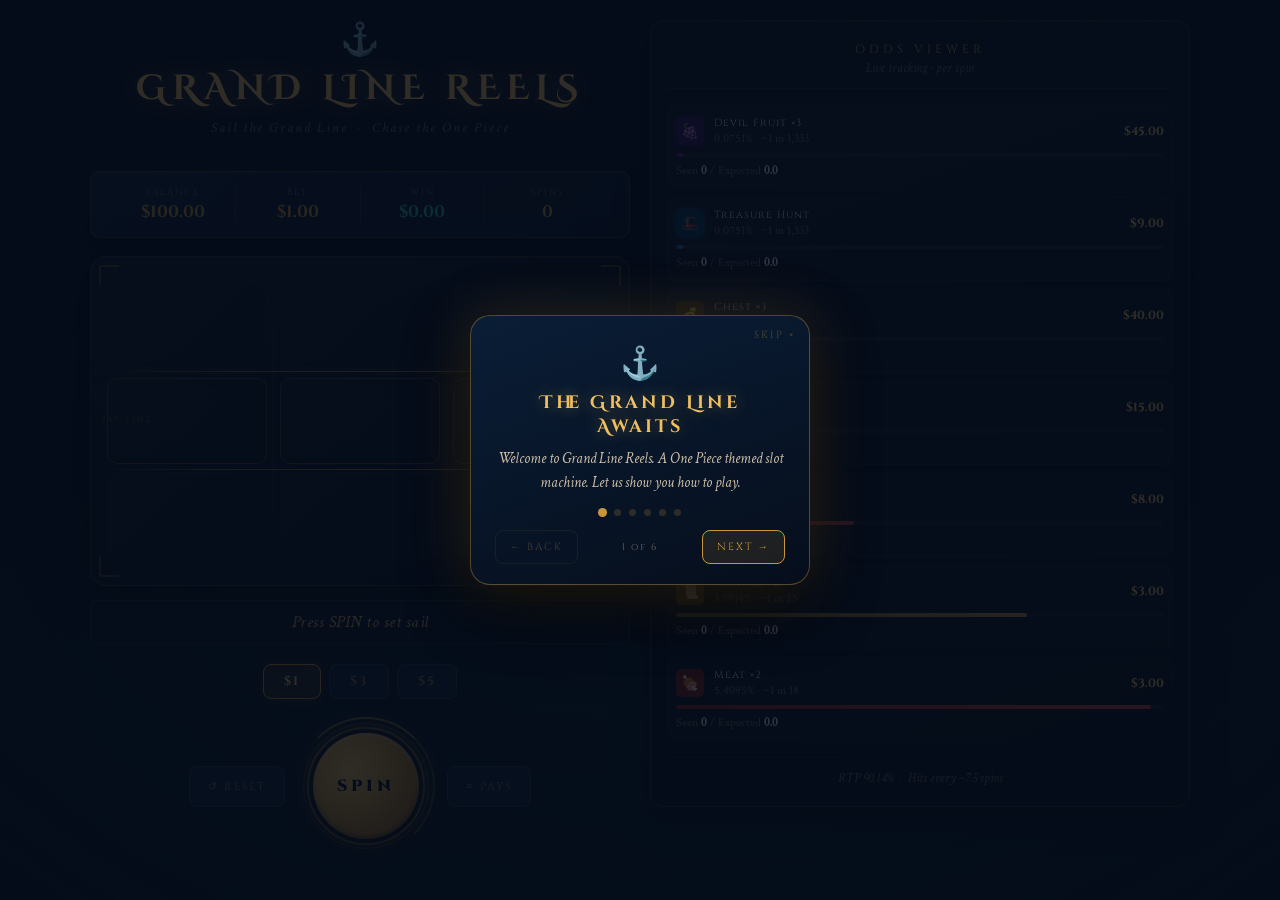
==== commit 5143d164: "spotlight onboarding, lightning bolt spin button, tiered win effects" ====
--- a/prototype/index.html
+++ b/prototype/index.html
@@ -76,7 +76,15 @@
 
     <div id="controls">
       <button id="reset-btn" class="ctrl-btn" onclick="resetGame()">↺ RESET</button>
-      <button id="spin-btn" onclick="spin()"><span id="spin-label">SPIN</span><div id="spin-ring"></div></button>
+      <button id="spin-btn" onclick="spin()">
+        <div id="spin-core">
+          <span id="spin-label">SPIN</span>
+        </div>
+        <div id="spin-ring-1"></div>
+        <div id="spin-ring-2"></div>
+        <div id="spin-ring-3"></div>
+        <div id="spin-glow"></div>
+      </button>
       <button id="info-btn" class="ctrl-btn" onclick="togglePaytable()">≡ PAYS</button>
     </div>
 
@@ -102,8 +110,9 @@
 
 <div id="particle-container"></div>
 
-<!-- ONBOARDING OVERLAY -->
-<div id="onboarding-overlay">
+<!-- ONBOARDING -->
+<div id="onboarding-overlay" class="hidden">
+  <canvas id="spotlight-canvas"></canvas>
   <div id="onboarding-modal">
     <button id="ob-skip" onclick="closeOnboarding()">SKIP ×</button>
     <div id="ob-body">
@@ -120,7 +129,7 @@
   </div>
 </div>
 
-<!-- BONUS OVERLAY -->
+<!-- BONUS -->
 <div id="bonus-overlay" class="hidden">
   <div id="bonus-storm"></div>
   <div id="bonus-modal">
--- a/prototype/style.css
+++ b/prototype/style.css
@@ -1,17 +1,242 @@
-/* SCREEN FLASH ELEMENT */
-#screen-flash{position:fixed;inset:0;pointer-events:none;z-index:200;opacity:0;transition:opacity 0.08s ease}
+*,*::before,*::after{box-sizing:border-box;margin:0;padding:0}
+:root{
+  --navy-deep:#060D1A;--navy:#0A1628;--navy-mid:#0F1F38;
+  --gold:#C9973A;--gold-bright:#F0C060;--gold-dim:#7A5A1A;
+  --teal:#1A7A6E;--teal-bright:#2ABBA8;
+  --white:#F0EDE8;--gray:#6A6860;
+  --meat-bg:#7A1818;--wanted-bg:#6A5010;--chest-bg:#4A3008;
+  --devil-bg:#3A1260;--hat-bg:#083A58;--blank-bg:#0C1520;
+  --meat-border:#CC3030;--wanted-border:#C09030;
+  --chest-border:#C07820;--devil-border:#8020C0;--hat-border:#20A0D0;
+}
+html,body{height:100%;overflow-x:hidden}
+body{background:var(--navy-deep);color:var(--white);font-family:'Crimson Text',Georgia,serif;min-height:100vh;padding:20px 16px 40px;position:relative}
+#ocean-canvas{position:fixed;inset:0;width:100%;height:100%;z-index:0;opacity:0.6}
+#vignette{position:fixed;inset:0;background:radial-gradient(ellipse at center,transparent 30%,rgba(6,13,26,0.85) 100%);z-index:1;pointer-events:none}
+#layout{position:relative;z-index:10;display:grid;grid-template-columns:1fr;gap:20px;max-width:1100px;margin:0 auto}
+@media(min-width:900px){#layout{grid-template-columns:540px 1fr;align-items:start}}
+#app{display:flex;flex-direction:column;gap:18px}
+header{text-align:center;padding-bottom:16px}
+#title-anchor{font-size:2rem;color:var(--gold);margin-bottom:4px;animation:anchorFloat 4s ease-in-out infinite;display:inline-block}
+@keyframes anchorFloat{0%,100%{transform:translateY(0)}50%{transform:translateY(-6px)}}
+h1{font-family:'Cinzel Decorative',serif;font-size:clamp(1.4rem,5vw,2.2rem);color:var(--gold-bright);letter-spacing:6px;text-shadow:0 0 30px rgba(240,192,96,0.5),0 0 60px rgba(240,192,96,0.2);margin-bottom:6px}
+.tagline{font-family:'Crimson Text',serif;font-style:italic;font-size:0.9rem;color:var(--gray);letter-spacing:2px}
+#stats-bar{display:flex;align-items:center;justify-content:space-between;background:linear-gradient(135deg,rgba(15,31,56,0.95),rgba(10,22,40,0.98));border:1px solid rgba(201,151,58,0.25);border-radius:10px;padding:14px 20px;backdrop-filter:blur(8px);box-shadow:0 4px 24px rgba(0,0,0,0.4),inset 0 1px 0 rgba(201,151,58,0.1);position:relative}
+.stat{display:flex;flex-direction:column;align-items:center;gap:3px;flex:1}
+.stat-divider{width:1px;height:36px;background:rgba(201,151,58,0.2)}
+.stat-label{font-family:'Cinzel',serif;font-size:0.55rem;color:var(--gray);letter-spacing:2px}
+.stat-value{font-family:'Cinzel',serif;font-size:1.05rem;font-weight:700;color:var(--gold)}
+.win-stat{color:var(--teal-bright)}
+.win-stat.has-win{color:var(--gold-bright);text-shadow:0 0 12px rgba(240,192,96,0.6);animation:winPulse 0.5s ease}
+@keyframes winPulse{0%{transform:scale(1)}50%{transform:scale(1.15)}100%{transform:scale(1)}}
+.delta-float{position:fixed;z-index:500;font-family:'Cinzel',serif;font-size:1.1rem;font-weight:700;pointer-events:none;transform:translateX(-50%);animation:deltaRise 1.1s cubic-bezier(0.22,1,0.36,1) forwards;text-shadow:0 2px 8px rgba(0,0,0,0.8)}
+.delta-win{color:#6FFF90}
+.delta-loss{color:#FF6060;font-size:0.85rem}
+@keyframes deltaRise{0%{opacity:1;transform:translateX(-50%) translateY(0)}70%{opacity:1;transform:translateX(-50%) translateY(-52px)}100%{opacity:0;transform:translateX(-50%) translateY(-72px)}}
+#game-area{display:flex;flex-direction:column;align-items:center;gap:12px;position:relative}
+#reel-frame{width:100%;position:relative;background:linear-gradient(160deg,rgba(12,20,36,0.98),rgba(8,14,26,0.99));border:1px solid rgba(201,151,58,0.2);border-radius:16px;padding:20px 16px;box-shadow:0 8px 40px rgba(0,0,0,0.6),inset 0 1px 0 rgba(201,151,58,0.08);overflow:hidden}
+.frame-corner{position:absolute;width:20px;height:20px;border-color:var(--gold-dim);border-style:solid;opacity:0.6}
+#frame-top-left{top:8px;left:8px;border-width:2px 0 0 2px;border-radius:3px 0 0 0}
+#frame-top-right{top:8px;right:8px;border-width:2px 2px 0 0;border-radius:0 3px 0 0}
+#frame-bot-left{bottom:8px;left:8px;border-width:0 0 2px 2px;border-radius:0 0 0 3px}
+#frame-bot-right{bottom:8px;right:8px;border-width:0 2px 2px 0;border-radius:0 0 3px 0}
+#payline-glow-top,#payline-glow-bot{position:absolute;left:0;right:0;height:1px;pointer-events:none}
+#payline-glow-top{top:calc(20px + 86px + 8px);background:linear-gradient(90deg,transparent,rgba(201,151,58,0.5) 20%,rgba(201,151,58,0.8) 50%,rgba(201,151,58,0.5) 80%,transparent);box-shadow:0 0 8px rgba(201,151,58,0.4)}
+#payline-glow-bot{top:calc(20px + 86px + 8px + 96px + 2px);background:linear-gradient(90deg,transparent,rgba(201,151,58,0.5) 20%,rgba(201,151,58,0.8) 50%,rgba(201,151,58,0.5) 80%,transparent);box-shadow:0 0 8px rgba(201,151,58,0.4)}
+#payline-label-left,#payline-label-right{position:absolute;top:calc(20px + 86px + 8px + 48px);transform:translateY(-50%);font-family:'Cinzel',serif;font-size:0.5rem;letter-spacing:2px;color:rgba(201,151,58,0.5);pointer-events:none}
+#payline-label-left{left:10px}#payline-label-right{right:10px}
+#reels-wrapper{display:flex;align-items:center;justify-content:center}
+.reel-col{display:flex;flex-direction:column;gap:8px;overflow:hidden;flex:1}
+.reel-separator{width:1px;height:288px;background:linear-gradient(to bottom,transparent,rgba(201,151,58,0.15) 30%,rgba(201,151,58,0.15) 70%,transparent);margin:0 6px;flex-shrink:0}
+.symbol-tile{height:86px;border-radius:10px;display:flex;flex-direction:column;align-items:center;justify-content:center;gap:4px;border:1px solid rgba(255,255,255,0.06);background:var(--blank-bg);transition:transform 0.1s ease,box-shadow 0.2s ease;position:relative;overflow:hidden;user-select:none}
+.symbol-tile::before{content:'';position:absolute;inset:0;background:linear-gradient(135deg,rgba(255,255,255,0.04) 0%,transparent 60%);border-radius:inherit;pointer-events:none}
+.symbol-tile .sym-emoji{font-size:1.8rem;line-height:1;filter:drop-shadow(0 2px 4px rgba(0,0,0,0.5))}
+.symbol-tile .sym-name{font-family:'Cinzel',serif;font-size:0.5rem;letter-spacing:2px;opacity:0.7}
+.symbol-tile.on-line{border-color:rgba(201,151,58,0.3);box-shadow:inset 0 0 20px rgba(0,0,0,0.3)}
+.symbol-tile.off-line{opacity:0.55}
+.symbol-tile.meat{background:var(--meat-bg);border-color:var(--meat-border);box-shadow:0 0 12px rgba(204,48,48,0.15),inset 0 0 16px rgba(0,0,0,0.3)}
+.symbol-tile.wanted{background:var(--wanted-bg);border-color:var(--wanted-border);box-shadow:0 0 12px rgba(192,144,48,0.15),inset 0 0 16px rgba(0,0,0,0.3)}
+.symbol-tile.chest{background:var(--chest-bg);border-color:var(--chest-border);box-shadow:0 0 12px rgba(192,120,32,0.2),inset 0 0 16px rgba(0,0,0,0.3)}
+.symbol-tile.devil{background:var(--devil-bg);border-color:var(--devil-border);box-shadow:0 0 16px rgba(128,32,192,0.25),inset 0 0 16px rgba(0,0,0,0.3)}
+.symbol-tile.hat{background:var(--hat-bg);border-color:var(--hat-border);box-shadow:0 0 16px rgba(32,160,208,0.25),inset 0 0 16px rgba(0,0,0,0.3)}
+.symbol-tile.blank{background:var(--blank-bg);border-color:rgba(255,255,255,0.04)}
+.symbol-tile.on-line.meat{box-shadow:0 0 20px rgba(204,48,48,0.25),inset 0 0 20px rgba(0,0,0,0.2)}
+.symbol-tile.on-line.wanted{box-shadow:0 0 20px rgba(192,144,48,0.25),inset 0 0 20px rgba(0,0,0,0.2)}
+.symbol-tile.on-line.chest{box-shadow:0 0 20px rgba(192,120,32,0.3),inset 0 0 20px rgba(0,0,0,0.2)}
+.symbol-tile.on-line.devil{box-shadow:0 0 24px rgba(128,32,192,0.35),inset 0 0 20px rgba(0,0,0,0.2)}
+.symbol-tile.on-line.hat{box-shadow:0 0 24px rgba(32,160,208,0.35),inset 0 0 20px rgba(0,0,0,0.2)}
+.symbol-tile.spinning{animation:reelSpin 0.1s steps(1) infinite}
+@keyframes reelSpin{0%{opacity:0.9;transform:translateY(-2px)}50%{opacity:0.5;transform:translateY(2px)}100%{opacity:0.9;transform:translateY(-2px)}}
+.symbol-tile.win-tile{animation:winBounce 0.5s cubic-bezier(0.36,0.07,0.19,0.97) forwards}
+@keyframes winBounce{0%{transform:scale(1)}20%{transform:scale(1.12)}40%{transform:scale(0.96)}60%{transform:scale(1.06)}80%{transform:scale(0.98)}100%{transform:scale(1)}}
+.symbol-tile.near-miss-fade{animation:nearMissFade 1.2s ease forwards}
+@keyframes nearMissFade{0%{opacity:0.55}30%{opacity:0.2}100%{opacity:0.55}}
+.symbol-tile.landing{animation:landBounce 0.25s cubic-bezier(0.34,1.56,0.64,1) forwards}
+@keyframes landBounce{0%{transform:translateY(-8px)}100%{transform:translateY(0)}}
+#message-area{width:100%;min-height:48px;display:flex;align-items:center;justify-content:center}
+#message-inner{background:rgba(10,22,40,0.7);border:1px solid rgba(201,151,58,0.15);border-radius:8px;padding:10px 24px;width:100%;text-align:center;backdrop-filter:blur(4px)}
+#message{font-family:'Crimson Text',serif;font-style:italic;font-size:1.05rem;color:rgba(240,192,96,0.85);letter-spacing:0.5px;transition:opacity 0.2s ease}
+#bet-selector{display:flex;justify-content:center;gap:8px;margin-bottom:4px}
+.bet-btn{background:rgba(15,31,56,0.9);color:rgba(201,151,58,0.6);border:1px solid rgba(201,151,58,0.2);border-radius:8px;padding:8px 20px;font-family:'Cinzel',serif;font-size:0.8rem;font-weight:700;letter-spacing:2px;cursor:pointer;transition:all 0.2s ease}
+.bet-btn:hover{color:var(--gold-bright);border-color:rgba(201,151,58,0.5)}
+.bet-btn.bet-active{background:rgba(201,151,58,0.15);color:var(--gold-bright);border-color:var(--gold);box-shadow:0 0 12px rgba(201,151,58,0.2)}
+#controls{display:flex;align-items:center;justify-content:center;gap:16px}
+.ctrl-btn{background:rgba(15,31,56,0.9);color:rgba(201,151,58,0.7);border:1px solid rgba(201,151,58,0.2);border-radius:8px;padding:12px 18px;font-family:'Cinzel',serif;font-size:0.7rem;letter-spacing:2px;cursor:pointer;transition:all 0.2s ease;backdrop-filter:blur(4px)}
+.ctrl-btn:hover{color:var(--gold-bright);border-color:rgba(201,151,58,0.5);background:rgba(201,151,58,0.08)}
+
+/* ── SPIN BUTTON ── */
+#spin-btn{
+  position:relative;
+  background:none;
+  border:none;
+  width:130px;height:130px;
+  border-radius:50%;
+  cursor:pointer;
+  padding:0;
+  flex-shrink:0;
+  outline:none;
+}
+#spin-core{
+  position:absolute;inset:12px;
+  border-radius:50%;
+  background:radial-gradient(circle at 35% 35%, #F0C060 0%, #C9973A 40%, #7A4A10 100%);
+  display:flex;align-items:center;justify-content:center;
+  z-index:4;
+  box-shadow:
+    0 4px 16px rgba(0,0,0,0.6),
+    inset 0 2px 4px rgba(255,255,255,0.3),
+    inset 0 -2px 4px rgba(0,0,0,0.4);
+  transition:transform 0.1s ease,box-shadow 0.1s ease;
+}
+#spin-btn:hover:not(:disabled) #spin-core{
+  transform:scale(1.04);
+  box-shadow:0 6px 24px rgba(0,0,0,0.6),inset 0 2px 4px rgba(255,255,255,0.35),inset 0 -2px 4px rgba(0,0,0,0.4);
+}
+#spin-btn:active:not(:disabled) #spin-core{transform:scale(0.96);}
+#spin-btn:disabled{cursor:not-allowed;opacity:0.5}
+#spin-label{
+  font-family:'Cinzel',serif;font-size:1rem;font-weight:900;
+  letter-spacing:4px;color:var(--navy-deep);
+  text-shadow:0 1px 2px rgba(255,255,255,0.3);
+  position:relative;z-index:1;
+  user-select:none;
+}
+
+/* Outer rings */
+#spin-ring-1,#spin-ring-2,#spin-ring-3{
+  position:absolute;border-radius:50%;pointer-events:none;
+}
+#spin-ring-1{
+  inset:6px;
+  border:2px solid rgba(201,151,58,0.5);
+  animation:ringRotate1 6s linear infinite;
+  box-shadow:0 0 12px rgba(201,151,58,0.2);
+}
+#spin-ring-2{
+  inset:2px;
+  border:1px solid rgba(201,151,58,0.25);
+  animation:ringRotate2 10s linear infinite reverse;
+}
+#spin-ring-3{
+  inset:-4px;
+  border:2px solid transparent;
+  border-top-color:rgba(201,151,58,0.6);
+  border-right-color:rgba(201,151,58,0.3);
+  animation:ringRotate1 3s linear infinite;
+}
+@keyframes ringRotate1{from{transform:rotate(0deg)}to{transform:rotate(360deg)}}
+@keyframes ringRotate2{from{transform:rotate(0deg)}to{transform:rotate(360deg)}}
+
+/* Glow */
+#spin-glow{
+  position:absolute;inset:-16px;border-radius:50%;
+  background:radial-gradient(circle,rgba(201,151,58,0.25) 0%,transparent 70%);
+  animation:glowPulse 2s ease-in-out infinite;
+  pointer-events:none;z-index:0;
+}
+@keyframes glowPulse{
+  0%,100%{transform:scale(1);opacity:0.6}
+  50%{transform:scale(1.15);opacity:1}
+}
+
+/* Lightning bolt idle particles */
+.lightning-bolt{
+  position:fixed;
+  height:2px;
+  background:linear-gradient(90deg,rgba(240,192,96,0.9),rgba(255,240,150,1),transparent);
+  border-radius:1px;
+  pointer-events:none;
+  z-index:51;
+  animation:boltFly 0.35s ease-out forwards;
+  box-shadow:0 0 4px rgba(240,192,96,0.8),0 0 8px rgba(240,192,96,0.4);
+}
+@keyframes boltFly{
+  0%{opacity:1;transform:rotate(var(--angle,0rad)) scaleX(0);transform-origin:left center}
+  40%{opacity:1;transform:rotate(var(--angle,0rad)) scaleX(1);transform-origin:left center}
+  100%{opacity:0;transform:translate(var(--tx,0px),var(--ty,0px)) scaleX(0.3);transform-origin:left center}
+}
+
+/* Spin active state */
+#spin-btn.spinning-active #spin-core{
+  background:radial-gradient(circle at 35% 35%,#A07828 0%,#704A08 40%,#402808 100%);
+}
+#spin-btn.spinning-active #spin-ring-3{animation-duration:0.5s;}
+
+/* PAYTABLE */
+#paytable{background:linear-gradient(160deg,rgba(12,20,36,0.98),rgba(8,14,26,0.99));border:1px solid rgba(201,151,58,0.2);border-radius:12px;overflow:hidden;backdrop-filter:blur(8px)}
+#paytable.hidden{display:none}
+#paytable-inner{padding:20px}
+#paytable h3{font-family:'Cinzel',serif;text-align:center;color:var(--gold);letter-spacing:4px;font-size:0.75rem;margin-bottom:16px;padding-bottom:10px;border-bottom:1px solid rgba(201,151,58,0.2)}
+.pay-grid{display:flex;flex-direction:column;gap:8px}
+.pay-row{display:flex;align-items:center;justify-content:space-between;padding:8px 12px;border-radius:6px;background:rgba(255,255,255,0.02);border:1px solid rgba(255,255,255,0.04)}
+.pay-row:hover{background:rgba(201,151,58,0.05)}
+.bonus-row{border-color:rgba(32,160,208,0.2);background:rgba(8,30,50,0.5)}
+.pay-combo{display:flex;gap:5px;align-items:center}
+.pi{width:30px;height:30px;border-radius:5px;display:flex;align-items:center;justify-content:center;font-size:0.85rem}
+.pi.meat{background:var(--meat-bg)}.pi.wanted{background:var(--wanted-bg)}.pi.chest{background:var(--chest-bg)}.pi.devil{background:var(--devil-bg)}.pi.hat{background:var(--hat-bg);box-shadow:0 0 8px rgba(32,160,208,0.3)}.pi.any{background:rgba(255,255,255,0.05);color:var(--gray);font-family:'Cinzel',serif;font-size:0.7rem}
+.pay-info{display:flex;flex-direction:column;align-items:flex-end;gap:2px}
+.pay-name{font-family:'Crimson Text',serif;font-size:0.8rem;color:rgba(240,220,190,0.7)}
+.pay-val{font-family:'Cinzel',serif;font-size:0.8rem;font-weight:700;color:var(--gold-bright)}
+.bonus-text{color:var(--teal-bright);text-shadow:0 0 8px rgba(42,187,168,0.5)}
+.pay-footer{text-align:center;margin-top:14px;padding-top:10px;border-top:1px solid rgba(201,151,58,0.1);font-family:'Crimson Text',serif;font-style:italic;font-size:0.8rem;color:var(--gray)}
+
+/* PROBABILITY PANEL */
+#prob-panel{background:linear-gradient(160deg,rgba(10,18,32,0.97),rgba(6,12,22,0.98));border:1px solid rgba(201,151,58,0.18);border-radius:14px;padding:20px 16px;backdrop-filter:blur(8px);box-shadow:0 8px 32px rgba(0,0,0,0.5),inset 0 1px 0 rgba(201,151,58,0.06)}
+.prob-header{text-align:center;margin-bottom:16px;padding-bottom:12px;border-bottom:1px solid rgba(201,151,58,0.15)}
+.prob-title{font-family:'Cinzel',serif;font-size:0.75rem;letter-spacing:4px;color:var(--gold);display:block}
+.prob-subtitle{font-family:'Crimson Text',serif;font-style:italic;font-size:0.8rem;color:var(--gray);display:block;margin-top:3px}
+.prob-rtp{text-align:center;margin-top:16px;padding-top:12px;border-top:1px solid rgba(201,151,58,0.1);font-family:'Crimson Text',serif;font-style:italic;font-size:0.8rem;color:var(--gray)}
+.prob-item{padding:10px 8px;border-radius:8px;margin-bottom:8px;background:rgba(255,255,255,0.02);border:1px solid rgba(255,255,255,0.04)}
+.prob-item:last-child{margin-bottom:0}
+.prob-item-top{display:flex;align-items:center;gap:10px;margin-bottom:7px}
+.prob-ico{width:28px;height:28px;border-radius:5px;display:flex;align-items:center;justify-content:center;font-size:0.9rem;flex-shrink:0}
+.prob-ico.meat{background:var(--meat-bg)}.prob-ico.wanted{background:var(--wanted-bg)}.prob-ico.chest{background:var(--chest-bg)}.prob-ico.devil{background:var(--devil-bg);box-shadow:0 0 8px rgba(128,32,192,0.3)}.prob-ico.hat{background:var(--hat-bg);box-shadow:0 0 8px rgba(32,160,208,0.3)}
+.prob-text{flex:1;min-width:0}
+.prob-name{font-family:'Cinzel',serif;font-size:0.65rem;color:var(--white);letter-spacing:1px;display:block;white-space:nowrap;overflow:hidden;text-overflow:ellipsis}
+.prob-odds{font-family:'Crimson Text',serif;font-size:0.75rem;color:var(--gray);display:block;margin-top:1px}
+.prob-pay{font-family:'Cinzel',serif;font-size:0.75rem;font-weight:700;color:var(--gold-bright);flex-shrink:0}
+.prob-track{height:4px;background:rgba(255,255,255,0.06);border-radius:2px;overflow:hidden;margin-bottom:6px}
+.prob-fill{height:100%;border-radius:2px;transition:width 0.4s ease}
+.prob-fill.meat{background:linear-gradient(90deg,#8B2020,#CC4040)}
+.prob-fill.wanted{background:linear-gradient(90deg,#7A6020,#C09030)}
+.prob-fill.chest{background:linear-gradient(90deg,#5A4010,#C07820)}
+.prob-fill.devil{background:linear-gradient(90deg,#4A1870,#8020C0)}
+.prob-fill.hat{background:linear-gradient(90deg,#0A4A6A,#20A0D0)}
+.prob-counts{font-family:'Crimson Text',serif;font-size:0.75rem;color:var(--gray)}
+.prob-counts strong{color:var(--white)}
+.prob-delta{margin-left:6px;font-size:0.7rem;font-family:'Cinzel',serif}
+.delta-ahead{color:#6FFF90}.delta-behind{color:#FF8888}
+
+/* PARTICLES & FX */
+#particle-container{position:fixed;inset:0;pointer-events:none;z-index:50;overflow:hidden}
+.particle{position:absolute;border-radius:50%;pointer-events:none;animation:particleFly var(--dur,1s) ease-out forwards}
+@keyframes particleFly{0%{transform:translate(0,0) scale(1);opacity:1}100%{transform:translate(var(--tx,0px),var(--ty,-200px)) scale(0);opacity:0}}
+#screen-flash{position:fixed;inset:0;pointer-events:none;z-index:200;opacity:0}
 #screen-flash.flash-active{animation:flashPop 0.5s ease forwards}
 @keyframes flashPop{0%{opacity:1}100%{opacity:0}}
 
 /* SCREEN SHAKE */
-@keyframes screenShake{
-  0%,100%{transform:translate(0,0) rotate(0)}
-  15%{transform:translate(-4px,2px) rotate(-0.3deg)}
-  30%{transform:translate(4px,-2px) rotate(0.3deg)}
-  45%{transform:translate(-3px,3px) rotate(-0.2deg)}
-  60%{transform:translate(3px,-1px) rotate(0.2deg)}
-  75%{transform:translate(-2px,2px) rotate(-0.1deg)}
-}
+@keyframes screenShake{0%,100%{transform:translate(0,0)}15%{transform:translate(-4px,2px)}30%{transform:translate(4px,-2px)}45%{transform:translate(-3px,3px)}60%{transform:translate(3px,-1px)}75%{transform:translate(-2px,2px)}}
 .screen-shake{animation:screenShake 0.6s cubic-bezier(0.36,0.07,0.19,0.97) forwards}
 
 /* WIN TIER GLOWS */
@@ -24,12 +249,7 @@
 .symbol-tile.win-glow-tier4.hat{box-shadow:0 0 50px rgba(42,187,168,0.9),0 0 100px rgba(42,187,168,0.5)}
 
 /* WIN BANNER */
-.win-banner{
-  position:absolute;top:50%;left:50%;
-  transform:translate(-50%,-50%);
-  text-align:center;pointer-events:none;
-  z-index:100;animation:bannerPop 0.4s cubic-bezier(0.34,1.56,0.64,1) forwards;
-}
+.win-banner{position:absolute;top:50%;left:50%;transform:translate(-50%,-50%);text-align:center;pointer-events:none;z-index:100;animation:bannerPop 0.4s cubic-bezier(0.34,1.56,0.64,1) forwards}
 .win-banner.wb-fade{animation:bannerFade 0.6s ease forwards}
 @keyframes bannerPop{0%{transform:translate(-50%,-50%) scale(0.5);opacity:0}100%{transform:translate(-50%,-50%) scale(1);opacity:1}}
 @keyframes bannerFade{0%{opacity:1;transform:translate(-50%,-50%) scale(1)}100%{opacity:0;transform:translate(-50%,-70%) scale(0.9)}}
@@ -42,73 +262,53 @@
 .win-banner-tier4 .wb-label{color:var(--teal-bright);font-size:1.2rem;letter-spacing:6px}
 .win-banner-tier4 .wb-amount{font-size:3.5rem;color:var(--teal-bright);text-shadow:0 0 40px rgba(42,187,168,0.9)}
 
-/* ONBOARDING HIGHLIGHT */
-.ob-highlight{
-  outline:3px solid var(--gold) !important;
-  outline-offset:6px;
-  border-radius:12px;
-  box-shadow:0 0 0 6px rgba(201,151,58,0.15), 0 0 30px rgba(201,151,58,0.3) !important;
-  transition:outline 0.3s ease,box-shadow 0.3s ease;
-  position:relative;
-  z-index:350;
-}
-
-/* ONBOARDING OVERLAY */
-#onboarding-overlay{
-  position:fixed;inset:0;
-  background:rgba(6,13,26,0.75);
-  backdrop-filter:blur(3px);
-  display:flex;align-items:center;justify-content:center;
-  z-index:400;
-}
+/* BONUS */
+#bonus-overlay{position:fixed;inset:0;display:flex;align-items:center;justify-content:center;z-index:300}
+#bonus-overlay.hidden{display:none}
+#bonus-storm{position:absolute;inset:0;background:radial-gradient(ellipse at center,rgba(10,74,106,0.7) 0%,rgba(6,13,26,0.95) 70%);animation:stormPulse 2s ease-in-out infinite}
+@keyframes stormPulse{0%,100%{opacity:0.9}50%{opacity:1}}
+#bonus-modal{position:relative;background:linear-gradient(160deg,rgba(10,30,55,0.98),rgba(6,14,28,0.99));border:1px solid rgba(201,151,58,0.4);border-radius:20px;padding:32px 28px;max-width:420px;width:92%;display:flex;flex-direction:column;align-items:center;gap:16px;box-shadow:0 0 80px rgba(201,151,58,0.15),0 20px 60px rgba(0,0,0,0.7)}
+#bonus-header{text-align:center}
+#bonus-anchor{font-size:2.5rem;color:var(--gold);animation:anchorFloat 3s ease-in-out infinite;display:inline-block;margin-bottom:8px}
+#bonus-modal h2{font-family:'Cinzel Decorative',serif;font-size:1.6rem;color:var(--gold-bright);letter-spacing:4px;text-shadow:0 0 20px rgba(240,192,96,0.5);margin-bottom:6px}
+#bonus-sub{font-family:'Crimson Text',serif;font-style:italic;color:var(--gray);font-size:0.9rem}
+#bonus-instruction{font-family:'Crimson Text',serif;font-style:italic;font-size:1rem;color:rgba(240,220,190,0.8);text-align:center}
+#chest-grid{display:grid;grid-template-columns:repeat(3,1fr);gap:10px;width:100%}
+.chest-btn{aspect-ratio:1;background:linear-gradient(135deg,var(--chest-bg),#3A2408);border:1px solid var(--chest-border);border-radius:12px;color:#FFE080;font-size:2rem;cursor:pointer;transition:all 0.2s cubic-bezier(0.34,1.56,0.64,1);display:flex;align-items:center;justify-content:center;position:relative;overflow:hidden}
+.chest-btn::before{content:'';position:absolute;inset:0;background:linear-gradient(135deg,rgba(255,255,255,0.06),transparent);border-radius:inherit}
+.chest-btn:hover:not(:disabled){transform:scale(1.08) translateY(-3px);box-shadow:0 8px 24px rgba(201,151,58,0.4);border-color:var(--gold)}
+.chest-btn:active:not(:disabled){transform:scale(0.96)}
+.chest-btn:disabled{cursor:default}
+.chest-btn.revealed-2{background:linear-gradient(135deg,#1A3A1A,#0A2010);border-color:#40A040;color:#80FF80;font-family:'Cinzel',serif;font-size:1.1rem;font-weight:700;box-shadow:0 0 16px rgba(64,160,64,0.3)}
+.chest-btn.revealed-3{background:linear-gradient(135deg,#1A2A3A,#0A1A2A);border-color:#4080C0;color:#80C0FF;font-family:'Cinzel',serif;font-size:1.1rem;font-weight:700;box-shadow:0 0 16px rgba(64,128,192,0.3)}
+.chest-btn.revealed-5{background:linear-gradient(135deg,#2A1A3A,#180A28);border-color:#A040C0;color:#E080FF;font-family:'Cinzel',serif;font-size:1.1rem;font-weight:700;box-shadow:0 0 20px rgba(160,64,192,0.4)}
+.chest-btn.unselected{opacity:0.35;filter:grayscale(0.5)}
+.chest-btn.reveal-anim{animation:chestReveal 0.4s cubic-bezier(0.34,1.56,0.64,1) forwards}
+@keyframes chestReveal{0%{transform:scale(0.8) rotateY(90deg);opacity:0.5}100%{transform:scale(1) rotateY(0);opacity:1}}
+#bonus-result{width:100%}#bonus-result.hidden{display:none}
+#bonus-total-display{background:rgba(201,151,58,0.08);border:1px solid rgba(201,151,58,0.3);border-radius:10px;padding:14px;text-align:center;font-family:'Cinzel',serif;font-size:1.1rem;color:var(--gold-bright);text-shadow:0 0 12px rgba(240,192,96,0.4)}
+#bonus-close{background:linear-gradient(135deg,#C9973A,#A07828);color:var(--navy-deep);border:none;border-radius:10px;padding:14px 36px;font-family:'Cinzel',serif;font-size:0.85rem;font-weight:700;letter-spacing:2px;cursor:pointer;transition:all 0.2s ease;box-shadow:0 4px 16px rgba(201,151,58,0.3)}
+#bonus-close:hover{transform:scale(1.03)}
+#bonus-close.hidden{display:none}
+
+/* ONBOARDING */
+#onboarding-overlay{position:fixed;inset:0;display:flex;align-items:center;justify-content:center;z-index:400;pointer-events:all}
 #onboarding-overlay.hidden{display:none}
-
-#onboarding-modal{
-  background:linear-gradient(160deg,rgba(10,30,55,0.99),rgba(6,14,28,0.99));
-  border:1px solid rgba(201,151,58,0.4);
-  border-radius:20px;
-  padding:32px 28px 24px;
-  max-width:420px;width:92%;
-  display:flex;flex-direction:column;gap:16px;
-  box-shadow:0 0 60px rgba(201,151,58,0.15),0 20px 60px rgba(0,0,0,0.7);
-  position:relative;
-}
-
-#ob-skip{
-  position:absolute;top:14px;right:16px;
-  background:transparent;border:none;
-  color:rgba(201,151,58,0.4);
-  font-family:'Cinzel',serif;font-size:0.65rem;
-  letter-spacing:2px;cursor:pointer;
-  transition:color 0.2s ease;
-}
+#spotlight-canvas{position:absolute;inset:0;width:100%;height:100%;pointer-events:none}
+#onboarding-modal{position:fixed;background:linear-gradient(160deg,rgba(10,30,55,0.99),rgba(6,14,28,0.99));border:1px solid rgba(201,151,58,0.4);border-radius:20px;padding:28px 24px 20px;width:340px;max-width:92vw;display:flex;flex-direction:column;gap:14px;box-shadow:0 0 60px rgba(201,151,58,0.2),0 20px 60px rgba(0,0,0,0.8);z-index:401}
+#ob-skip{position:absolute;top:12px;right:14px;background:transparent;border:none;color:rgba(201,151,58,0.4);font-family:'Cinzel',serif;font-size:0.65rem;letter-spacing:2px;cursor:pointer;transition:color 0.2s ease}
 #ob-skip:hover{color:var(--gold)}
-
 #ob-body{text-align:center}
-#ob-icon{font-size:2.5rem;color:var(--gold);animation:anchorFloat 3s ease-in-out infinite;display:inline-block;margin-bottom:8px}
-#ob-body h2{font-family:'Cinzel Decorative',serif;font-size:1.3rem;color:var(--gold-bright);letter-spacing:3px;margin-bottom:10px;text-shadow:0 0 16px rgba(240,192,96,0.4)}
-#ob-body p{font-family:'Crimson Text',serif;font-style:italic;font-size:1rem;color:rgba(240,220,190,0.85);line-height:1.6}
-
+#ob-icon{font-size:2rem;color:var(--gold);animation:anchorFloat 3s ease-in-out infinite;display:inline-block;margin-bottom:6px}
+#ob-body h2{font-family:'Cinzel Decorative',serif;font-size:1.1rem;color:var(--gold-bright);letter-spacing:3px;margin-bottom:8px;text-shadow:0 0 16px rgba(240,192,96,0.4)}
+#ob-body p{font-family:'Crimson Text',serif;font-style:italic;font-size:0.95rem;color:rgba(240,220,190,0.85);line-height:1.6}
 #ob-dots{display:flex;justify-content:center;gap:8px}
-.ob-dot{width:8px;height:8px;border-radius:50%;background:rgba(201,151,58,0.2);transition:all 0.3s ease}
-.ob-dot-active{background:var(--gold);transform:scale(1.2)}
-
+.ob-dot{width:7px;height:7px;border-radius:50%;background:rgba(201,151,58,0.2);transition:all 0.3s ease}
+.ob-dot-active{background:var(--gold);transform:scale(1.3)}
 #ob-nav{display:flex;align-items:center;justify-content:space-between}
-#ob-prev,#ob-next{
-  background:transparent;
-  border:1px solid rgba(201,151,58,0.3);
-  border-radius:8px;
-  color:var(--gold);
-  font-family:'Cinzel',serif;font-size:0.7rem;
-  letter-spacing:2px;padding:10px 16px;
-  cursor:pointer;transition:all 0.2s ease;
-}
+#ob-prev,#ob-next{background:transparent;border:1px solid rgba(201,151,58,0.3);border-radius:8px;color:var(--gold);font-family:'Cinzel',serif;font-size:0.65rem;letter-spacing:2px;padding:9px 14px;cursor:pointer;transition:all 0.2s ease}
 #ob-prev:hover,#ob-next:hover{background:rgba(201,151,58,0.1);border-color:var(--gold)}
 #ob-next{background:rgba(201,151,58,0.12);border-color:var(--gold)}
-#ob-step{font-family:'Cinzel',serif;font-size:0.65rem;color:var(--gray);letter-spacing:2px}
-
-/* BET SELECTOR */
-#bet-selector{display:flex;justify-content:center;gap:8px;margin-bottom:4px}
-.bet-btn{background:rgba(15,31,56,0.9);color:rgba(201,151,58,0.6);border:1px solid rgba(201,151,58,0.2);border-radius:8px;padding:8px 20px;font-family:'Cinzel',serif;font-size:0.8rem;font-weight:700;letter-spacing:2px;cursor:pointer;transition:all 0.2s ease}
-.bet-btn:hover{color:var(--gold-bright);border-color:rgba(201,151,58,0.5)}
-.bet-btn.bet-active{background:rgba(201,151,58,0.15);color:var(--gold-bright);border-color:var(--gold);box-shadow:0 0 12px rgba(201,151,58,0.2)}+#ob-step{font-family:'Cinzel',serif;font-size:0.6rem;color:var(--gray);letter-spacing:2px}
+
+@media(max-width:420px){h1{font-size:1.3rem;letter-spacing:3px}.symbol-tile{height:72px}.symbol-tile .sym-emoji{font-size:1.5rem}#spin-btn{width:110px;height:110px}#spin-core{inset:10px}}
